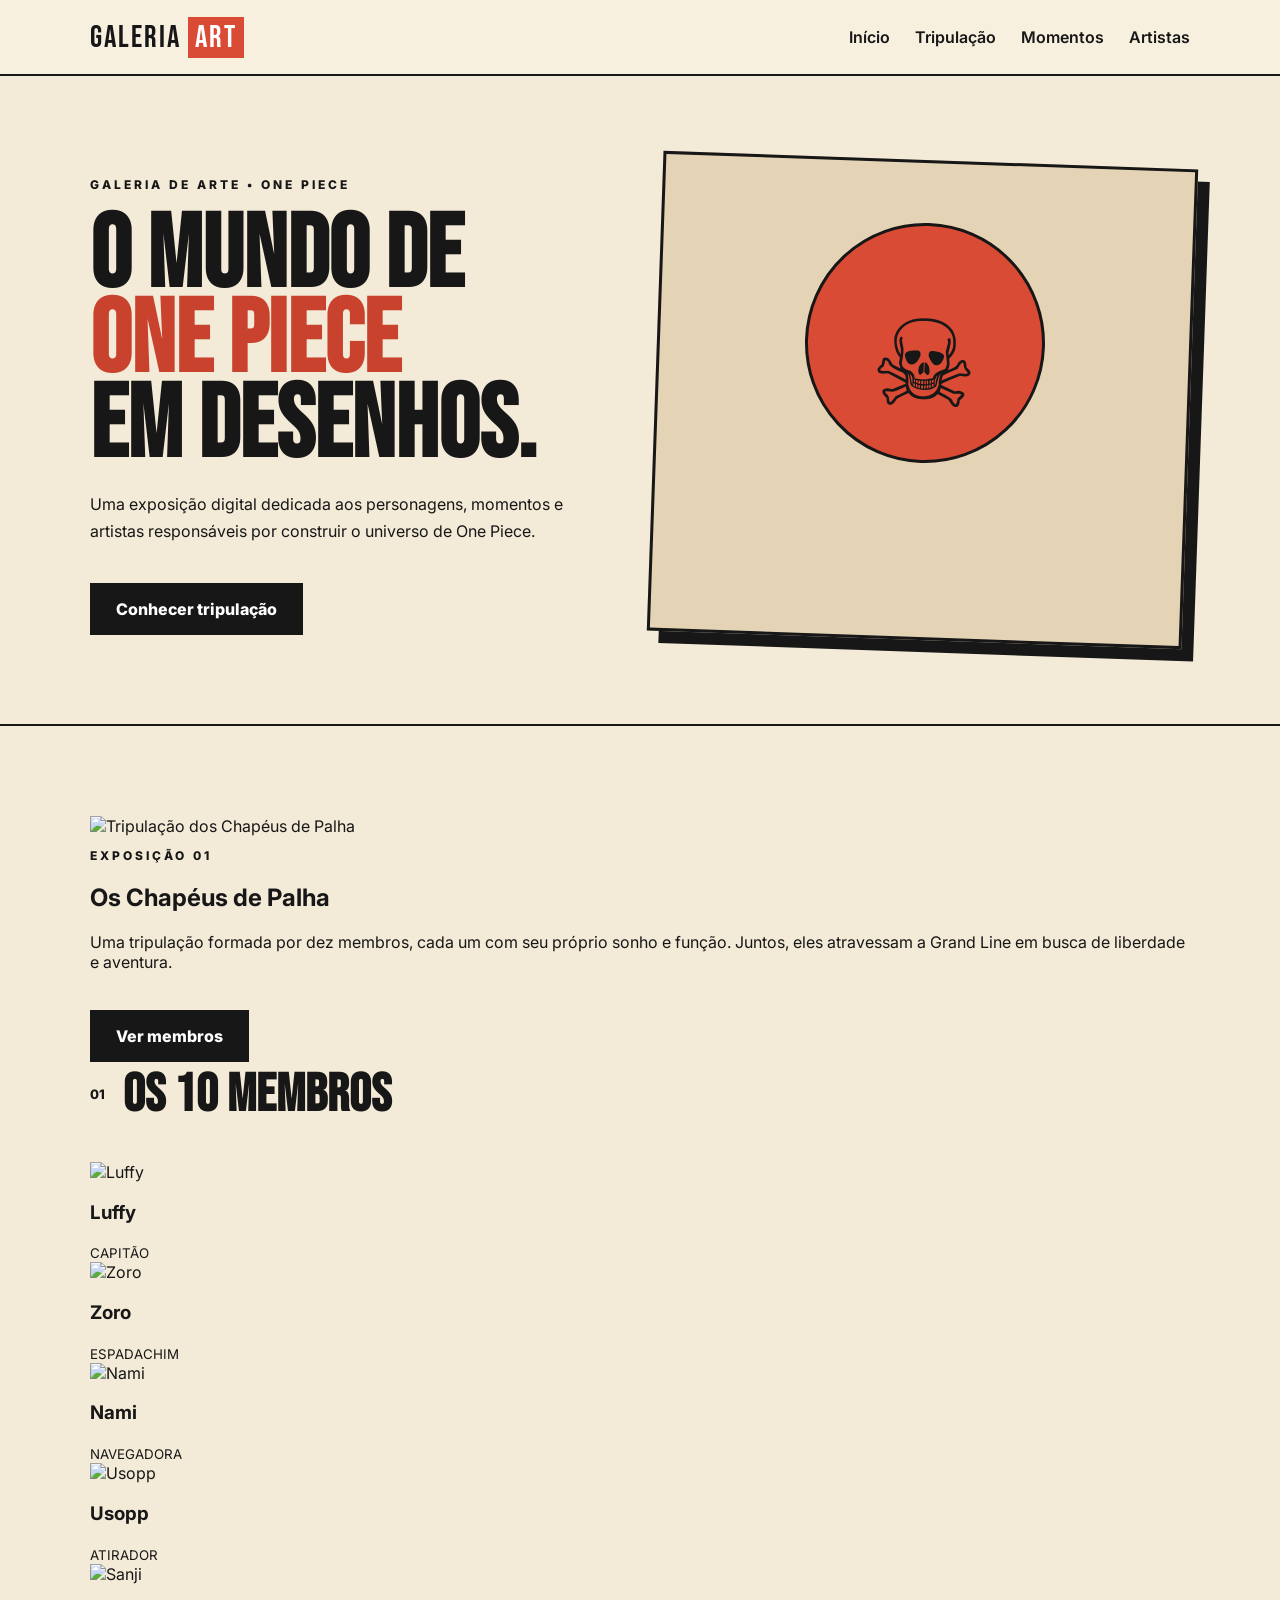
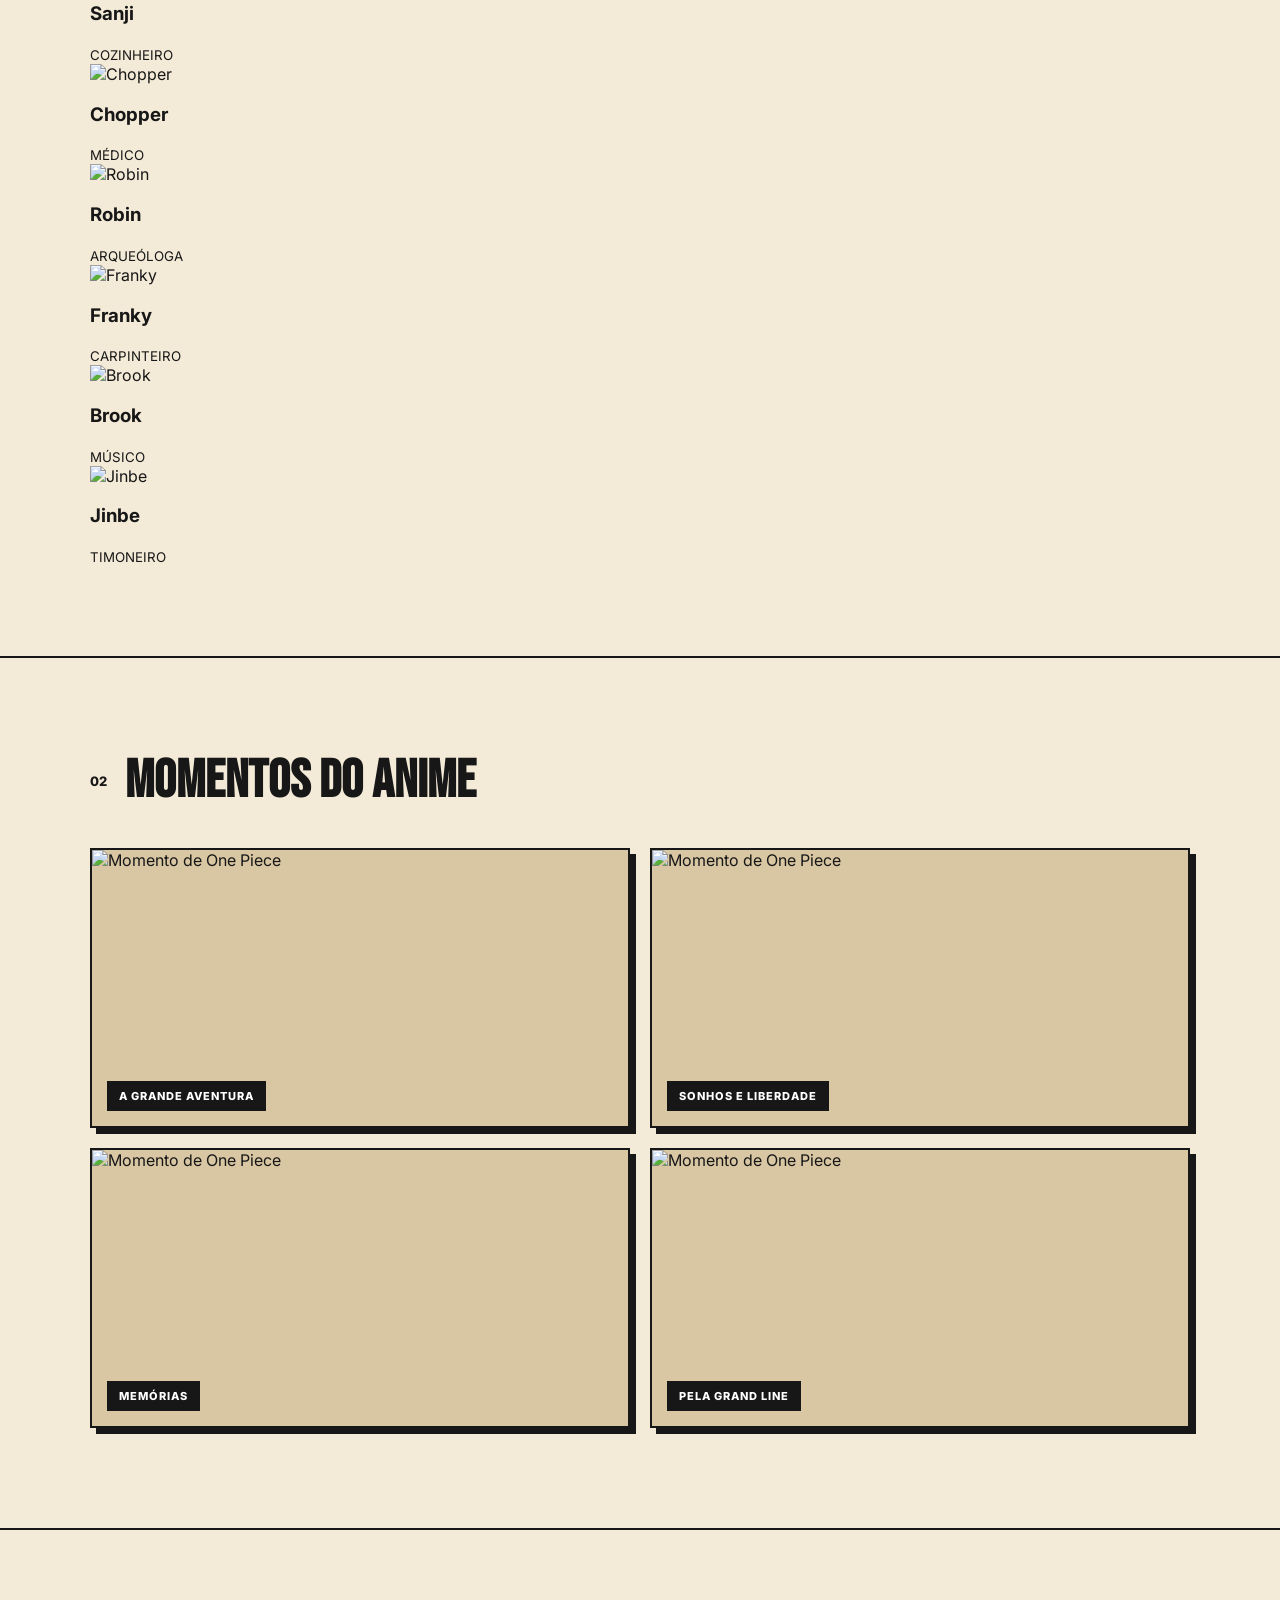
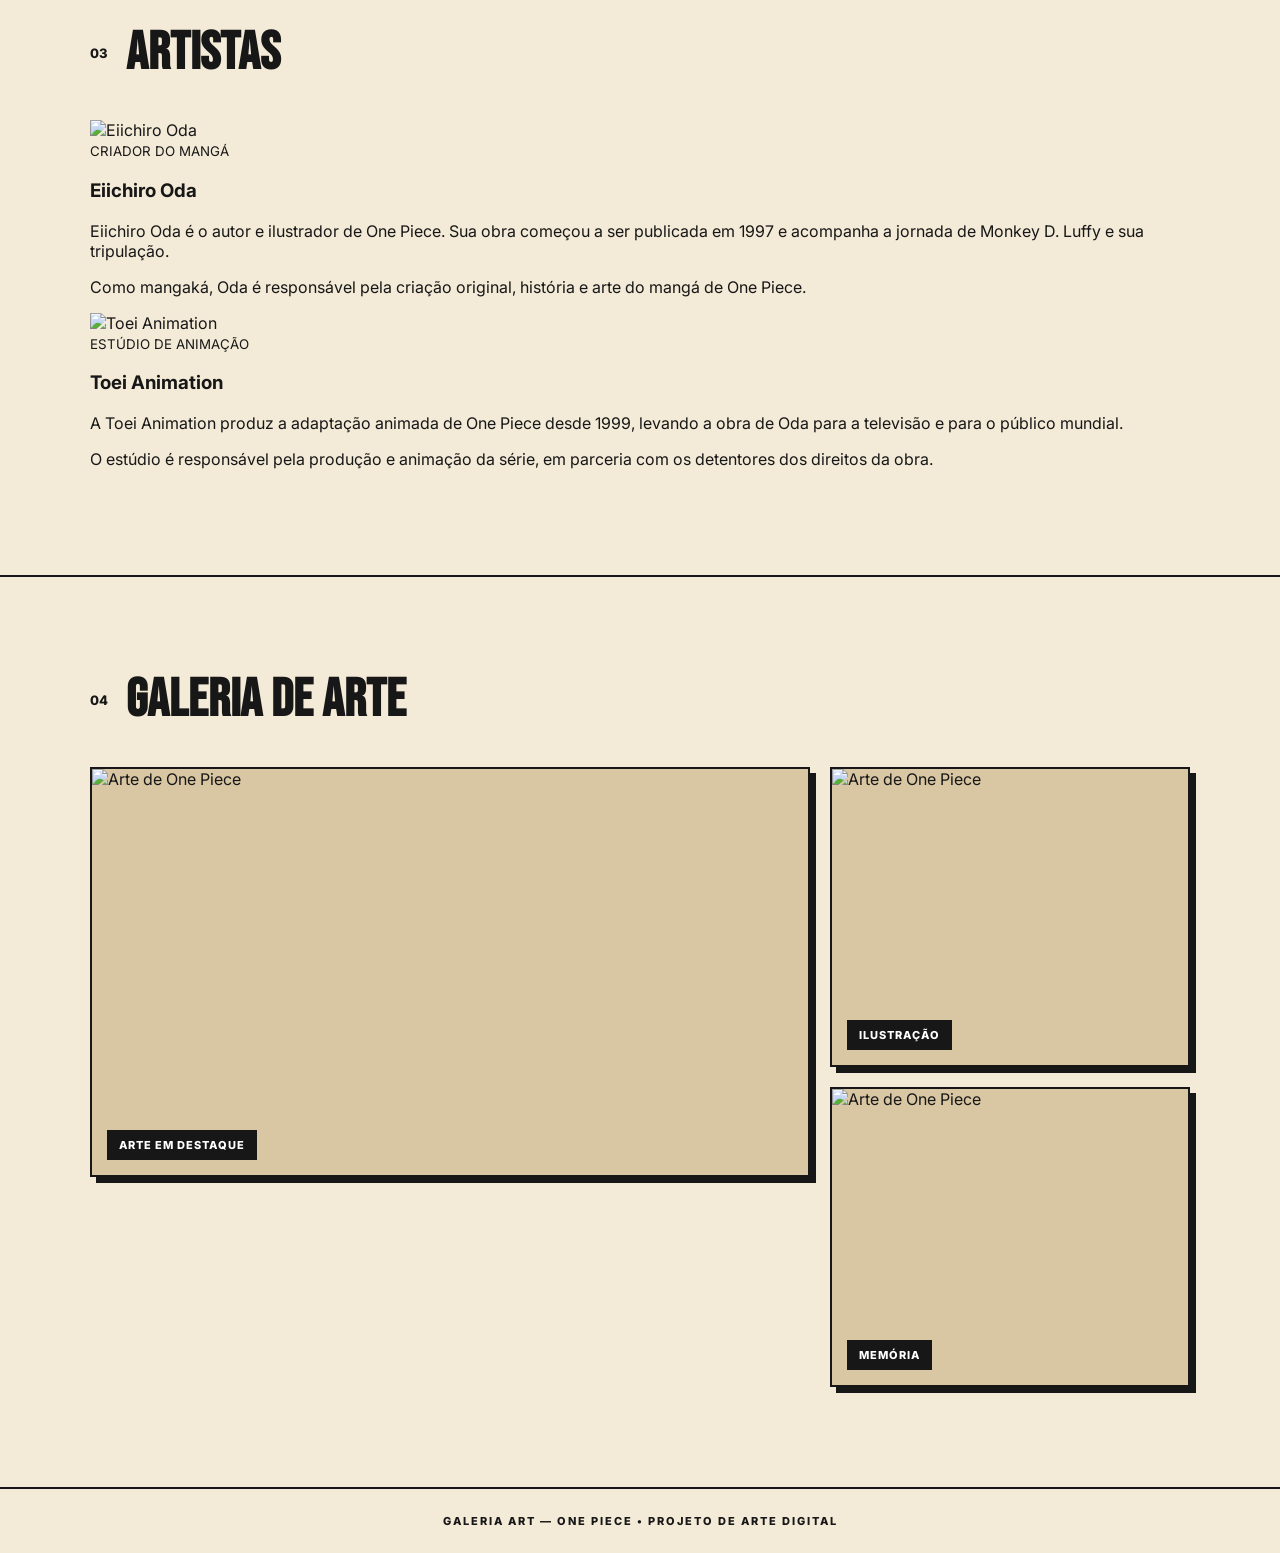
==== index.html @ 04c61353 "Adiciona telas de artistas e painel da tripulacao" ====
<!DOCTYPE html>
<html lang="pt-BR">
<head><meta charset="UTF-8"><meta name="viewport" content="width=device-width, initial-scale=1.0"><title>Galeria Art — One Piece</title><link rel="stylesheet" href="style.css"></head>
<body>
<header class="topo"><div class="logo">GALERIA <span>ART</span></div><nav><a href="#inicio">Início</a><a href="#tripulacao">Tripulação</a><a href="#momentos">Momentos</a><a href="#artistas">Artistas</a></nav></header>
<main>
<section class="hero" id="inicio"><div class="hero-text"><p class="tag">GALERIA DE ARTE • ONE PIECE</p><h1>O mundo de<br><span>One Piece</span><br>em desenhos.</h1><p>Uma exposição digital dedicada aos personagens, momentos e artistas responsáveis por construir o universo de One Piece.</p><a class="botao" href="#tripulacao">Conhecer tripulação</a></div><div class="hero-art"><div class="sun"></div><div class="ship">☠</div></div></section>
<section class="galeria crew-page" id="tripulacao"><div class="crew-header"><div class="crew-cover"><img src="images/tripulacao.jpg" alt="Tripulação dos Chapéus de Palha"></div><div><p class="tag">EXPOSIÇÃO 01</p><h2>Os Chapéus de Palha</h2><p>Uma tripulação formada por dez membros, cada um com seu próprio sonho e função. Juntos, eles atravessam a Grand Line em busca de liberdade e aventura.</p><a class="botao" href="#membros">Ver membros</a></div></div>
<div id="membros"><div class="section-title"><span>01</span><h2>Os 10 membros</h2></div><div class="membros-grid">
<div class="membro"><img src="images/luffy.jpg" alt="Luffy"><h3>Luffy</h3><small>CAPITÃO</small></div><div class="membro"><img src="images/zoro.jpg" alt="Zoro"><h3>Zoro</h3><small>ESPADACHIM</small></div><div class="membro"><img src="images/nami.jpg" alt="Nami"><h3>Nami</h3><small>NAVEGADORA</small></div><div class="membro"><img src="images/usopp.jpg" alt="Usopp"><h3>Usopp</h3><small>ATIRADOR</small></div><div class="membro"><img src="images/sanji.jpg" alt="Sanji"><h3>Sanji</h3><small>COZINHEIRO</small></div><div class="membro"><img src="images/chopper.jpg" alt="Chopper"><h3>Chopper</h3><small>MÉDICO</small></div><div class="membro"><img src="images/robin.jpg" alt="Robin"><h3>Robin</h3><small>ARQUEÓLOGA</small></div><div class="membro"><img src="images/franky.jpg" alt="Franky"><h3>Franky</h3><small>CARPINTEIRO</small></div><div class="membro"><img src="images/brook.jpg" alt="Brook"><h3>Brook</h3><small>MÚSICO</small></div><div class="membro"><img src="images/jinbe.jpg" alt="Jinbe"><h3>Jinbe</h3><small>TIMONEIRO</small></div></div></div></section>
<section class="galeria" id="momentos"><div class="section-title"><span>02</span><h2>Momentos do anime</h2></div><div class="momentos-grid"><div class="momento"><img src="images/momento-1.jpg" alt="Momento de One Piece"><span>A GRANDE AVENTURA</span></div><div class="momento"><img src="images/momento-2.jpg" alt="Momento de One Piece"><span>SONHOS E LIBERDADE</span></div><div class="momento"><img src="images/momento-3.jpg" alt="Momento de One Piece"><span>MEMÓRIAS</span></div><div class="momento"><img src="images/momento-4.jpg" alt="Momento de One Piece"><span>PELA GRAND LINE</span></div></div></section>
<section class="galeria" id="artistas"><div class="section-title"><span>03</span><h2>Artistas</h2></div><div class="artistas-grid"><article class="artista"><div class="artista-img"><img src="images/oda.jpg" alt="Eiichiro Oda"></div><div><small>CRIADOR DO MANGÁ</small><h3>Eiichiro Oda</h3><p>Eiichiro Oda é o autor e ilustrador de One Piece. Sua obra começou a ser publicada em 1997 e acompanha a jornada de Monkey D. Luffy e sua tripulação.</p><p>Como mangaká, Oda é responsável pela criação original, história e arte do mangá de One Piece.</p></div></article><article class="artista"><div class="artista-img"><img src="images/toei.jpg" alt="Toei Animation"></div><div><small>ESTÚDIO DE ANIMAÇÃO</small><h3>Toei Animation</h3><p>A Toei Animation produz a adaptação animada de One Piece desde 1999, levando a obra de Oda para a televisão e para o público mundial.</p><p>O estúdio é responsável pela produção e animação da série, em parceria com os detentores dos direitos da obra.</p></div></article></div></section>
<section class="galeria"><div class="section-title"><span>04</span><h2>Galeria de arte</h2></div><div class="foto-grid"><div class="foto grande"><img src="images/arte-1.jpg" alt="Arte de One Piece"><span>ARTE EM DESTAQUE</span></div><div class="foto"><img src="images/arte-2.jpg" alt="Arte de One Piece"><span>ILUSTRAÇÃO</span></div><div class="foto"><img src="images/arte-3.jpg" alt="Arte de One Piece"><span>MEMÓRIA</span></div></div></section>
</main><footer>GALERIA ART — ONE PIECE • PROJETO DE ARTE DIGITAL</footer><script src="script.js"></script></body></html>
---- style.css ----
@import url('https://fonts.googleapis.com/css2?family=Bebas+Neue&family=Inter:wght@400;600;800&display=swap');
*{box-sizing:border-box}html{scroll-behavior:smooth}body{margin:0;background:#f3ead7;color:#171717;font-family:Inter,Arial,sans-serif}.topo{height:76px;padding:0 7%;display:flex;align-items:center;justify-content:space-between;border-bottom:2px solid #171717;background:#f7f0df;position:sticky;top:0;z-index:5}.logo{font-family:'Bebas Neue';font-size:31px;letter-spacing:2px}.logo span{background:#d94b35;color:#fff;padding:2px 7px}.topo nav{display:flex;gap:25px}.topo a{color:#171717;text-decoration:none;font-weight:600}.hero{min-height:650px;padding:70px 7%;display:grid;grid-template-columns:1fr 1fr;gap:30px;align-items:center;border-bottom:2px solid #171717;overflow:hidden}.tag{font-size:12px;font-weight:800;letter-spacing:3px}.hero h1{font-family:'Bebas Neue';font-size:clamp(65px,8vw,125px);line-height:.83;margin:22px 0}.hero h1 span{color:#c9422d}.hero-text>p:not(.tag){max-width:520px;line-height:1.7}.botao{display:inline-block;margin-top:22px;padding:14px 24px;background:#171717;color:#fff;text-decoration:none;font-weight:800;border:2px solid #171717}.botao:hover{background:#d94b35}.hero-art{height:480px;position:relative;background:#e4d4b5;border:3px solid #171717;transform:rotate(2deg);box-shadow:12px 12px 0 #171717}.sun{position:absolute;width:240px;height:240px;border-radius:50%;background:#d94b35;left:50%;top:38%;transform:translate(-50%,-50%);border:3px solid #171717}.ship{position:absolute;z-index:2;left:50%;top:42%;transform:translate(-50%,-50%);font-size:120px;color:#171717}.galeria,.sobre{padding:90px 7%;border-bottom:2px solid #171717}.section-title{display:flex;align-items:center;gap:18px;margin-bottom:35px}.section-title span{font-size:13px;font-weight:800}.section-title h2{font-family:'Bebas Neue';font-size:54px;margin:0}.foto-grid,.momentos-grid{display:grid;grid-template-columns:2fr 1fr;gap:20px;margin-bottom:10px}.foto,.momento{height:300px;position:relative;border:2px solid #171717;background:#d9c7a3;overflow:hidden;box-shadow:6px 6px 0 #171717}.foto.grande{height:410px;grid-row:span 2}.foto img,.momento img{width:100%;height:100%;object-fit:cover;display:block}.foto:not(:has(img[src$='.jpg'])):before,.momento:not(:has(img[src$='.jpg'])):before{content:'ADICIONE SUA IMAGEM AQUI';position:absolute;inset:0;display:flex;align-items:center;justify-content:center;font-family:'Bebas Neue';font-size:24px;letter-spacing:2px}.foto span,.momento span{position:absolute;left:15px;bottom:15px;background:#171717;color:#fff;padding:8px 12px;font-size:11px;font-weight:800;letter-spacing:1px}.abas{display:flex;gap:8px;flex-wrap:wrap;margin-bottom:28px}.abas button{font:800 12px Inter;border:2px solid #171717;background:#f8f2e4;padding:12px 17px;cursor:pointer;text-transform:uppercase}.abas button:hover,.abas button.ativa{background:#171717;color:#fff}.personagem{display:none;grid-template-columns:1.15fr 1fr;background:#f8f2e4;border:2px solid #171717;box-shadow:8px 8px 0 #171717}.personagem.ativo{display:grid}.desenho{min-height:390px;display:flex;align-items:center;justify-content:center;font-family:'Bebas Neue';font-size:150px;border-right:2px solid #171717;background:#d9c7a3}.zoro{background:#b8c8b0}.nami{background:#e4b7a4}.usopp{background:#d4bc8b}.sanji{background:#b5c8d4}.chopper{background:#e8b6a9}.robin{background:#c7b3cf}.franky{background:#8eb4c0}.brook{background:#aaa8b8}.jinbe{background:#72969a}.personagem>div:last-child{padding:45px;align-self:center}.personagem small{font-size:10px;font-weight:800;letter-spacing:2px}.personagem h3{font-family:'Bebas Neue';font-size:55px;margin:10px 0}.personagem p{line-height:1.8;max-width:500px}.momentos-grid{grid-template-columns:repeat(2,1fr)}.momento{height:280px}.sobre p{max-width:850px;font-size:20px;line-height:1.8}.sobre{background:#171717;color:#f3ead7}footer{text-align:center;padding:25px;font-size:11px;font-weight:800;letter-spacing:2px}@media(max-width:800px){.topo{padding:0 5%}.topo nav{gap:10px;font-size:11px}.hero{grid-template-columns:1fr;padding:55px 5%}.hero-art{height:350px}.galeria,.sobre{padding:65px 5%}.foto-grid,.momentos-grid{grid-template-columns:1fr}.foto.grande{height:300px;grid-row:auto}.personagem{grid-template-columns:1fr}.desenho{min-height:280px;border-right:0;border-bottom:2px solid #171717}.personagem>div:last-child{padding:28px}.personagem h3{font-size:42px}.section-title h2{font-size:42px}}
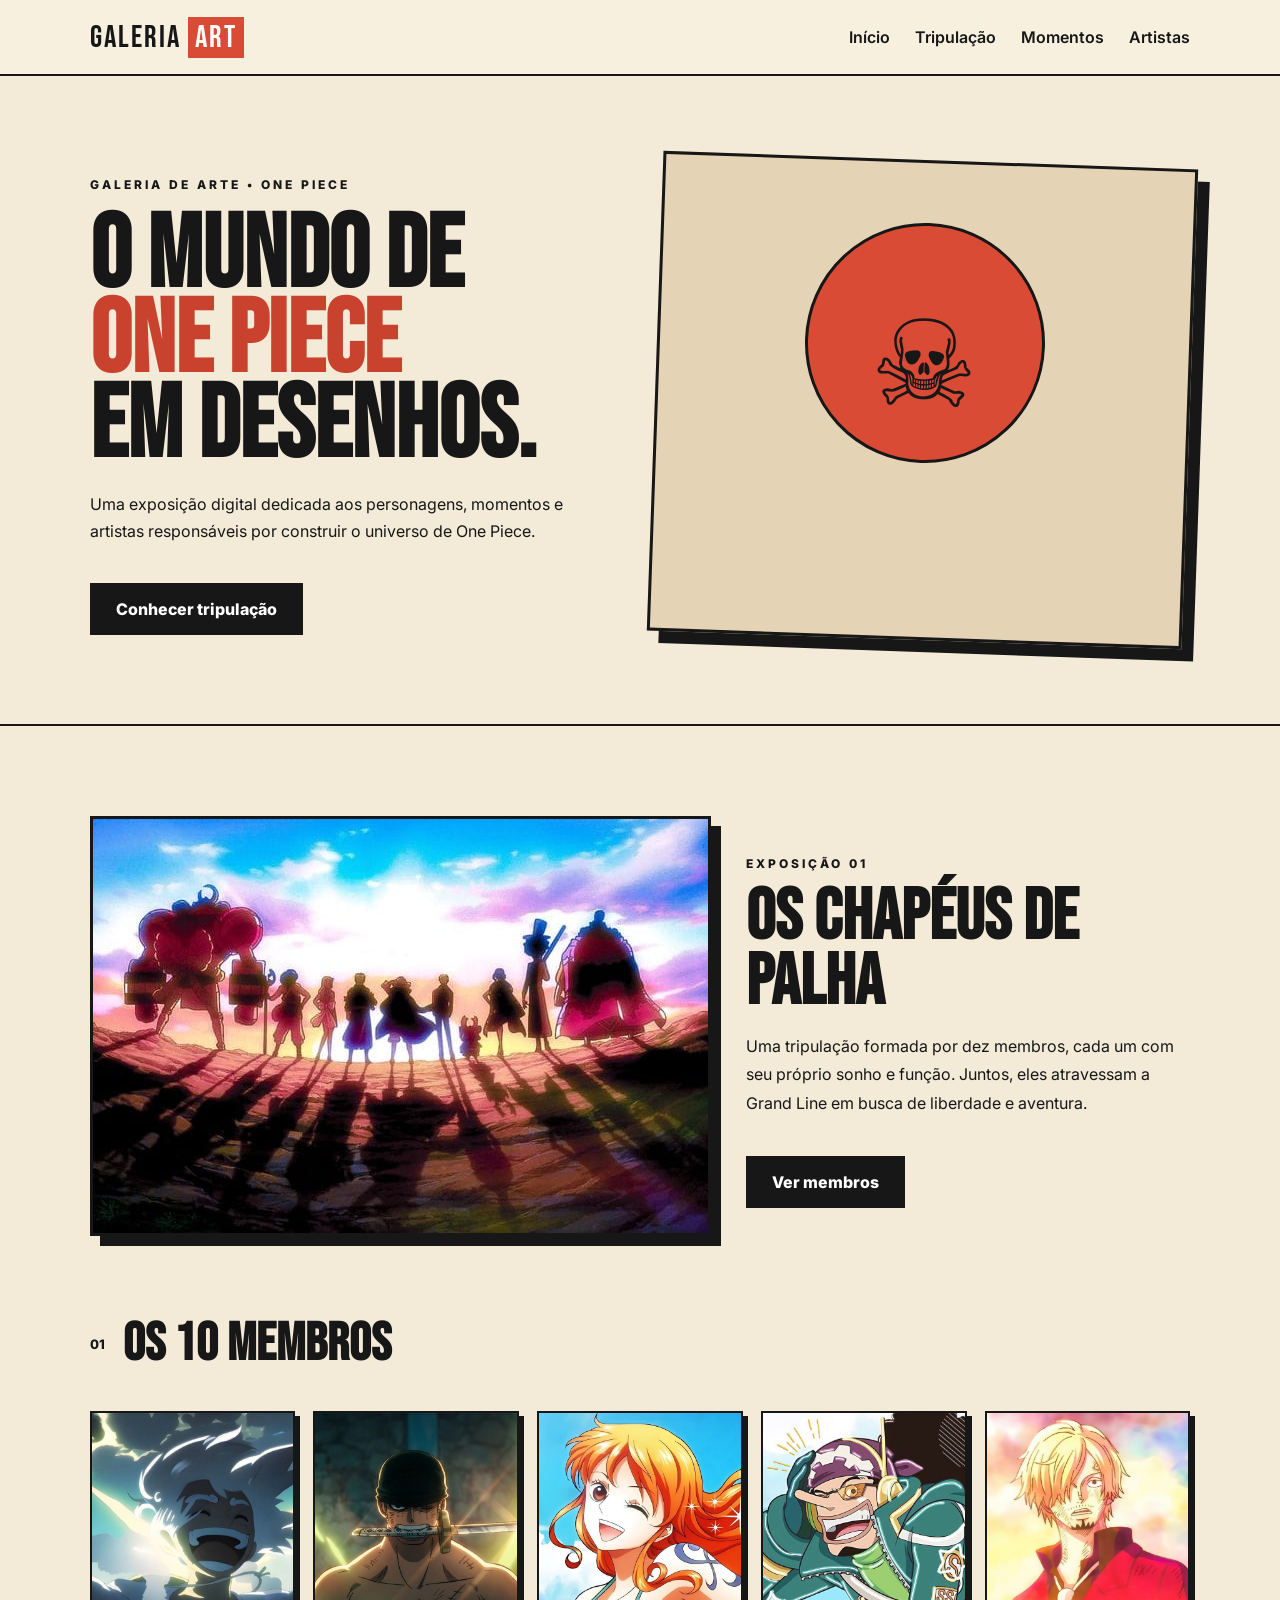
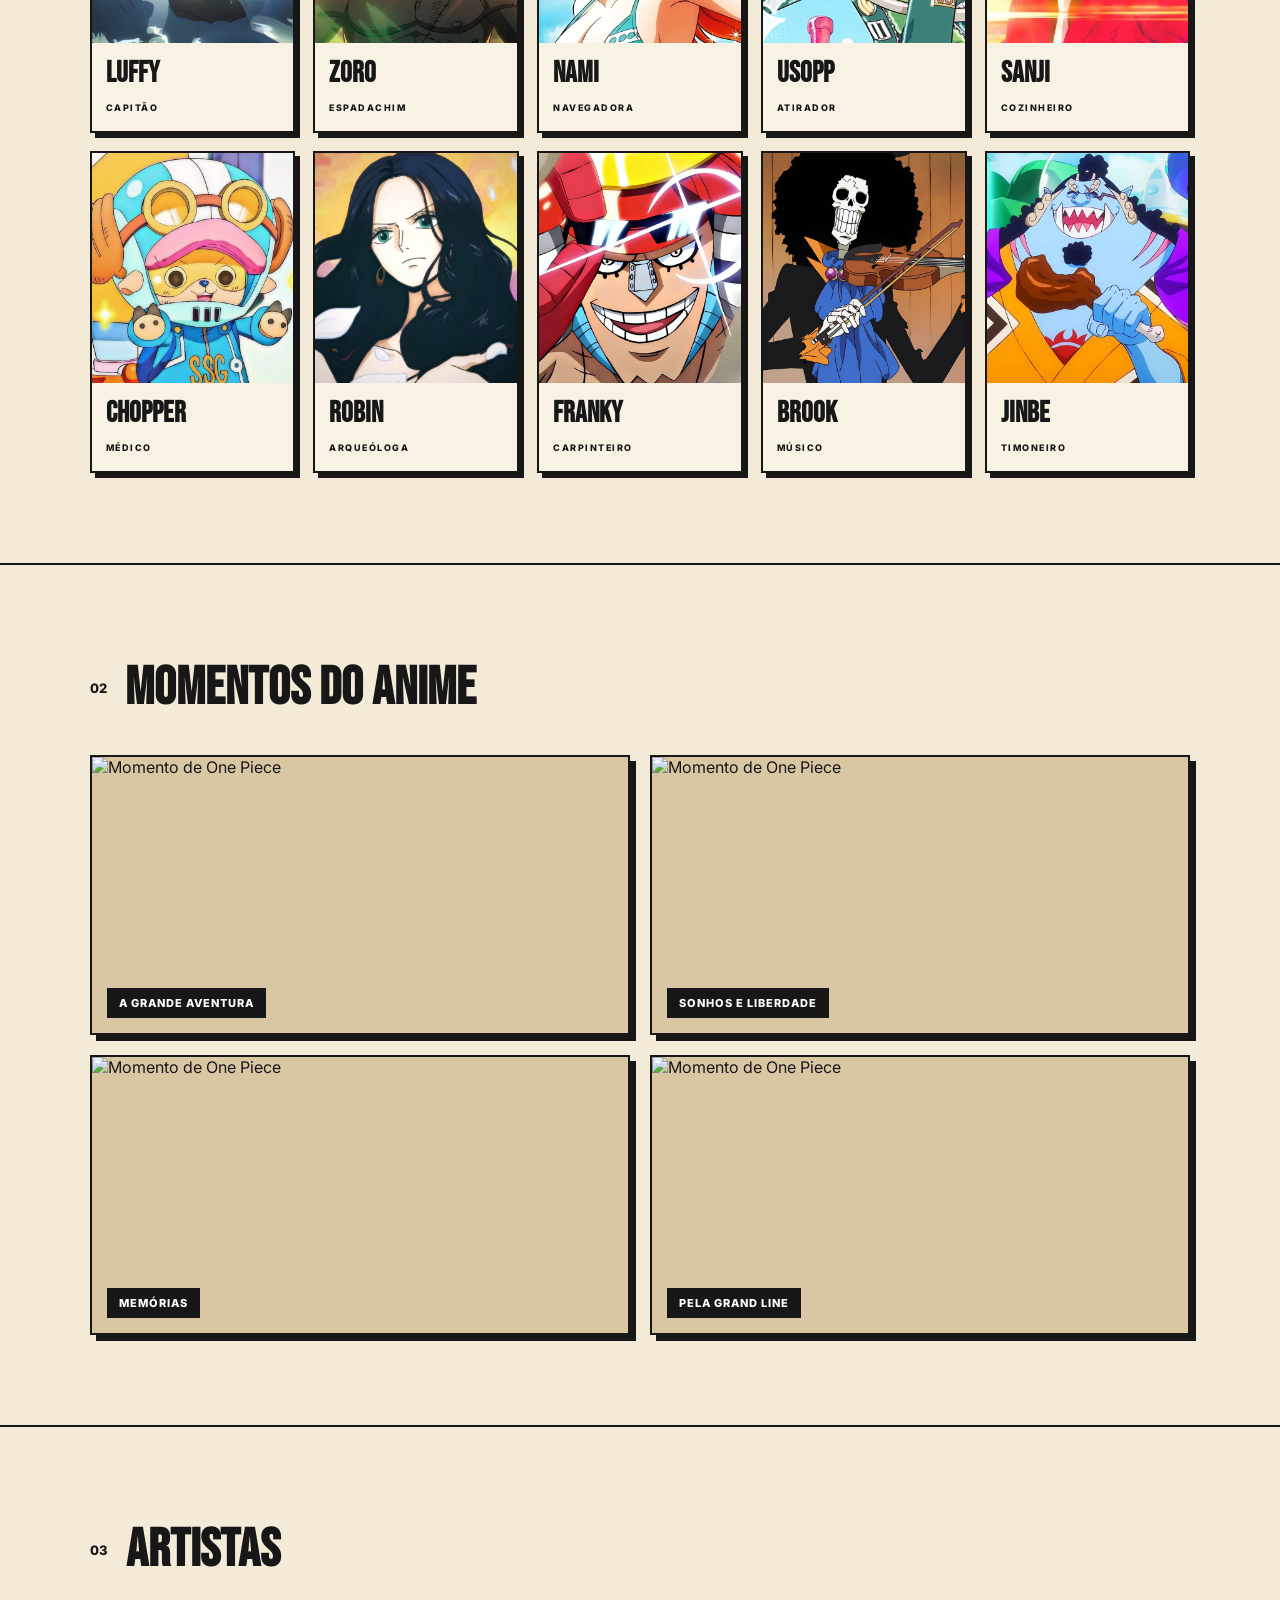
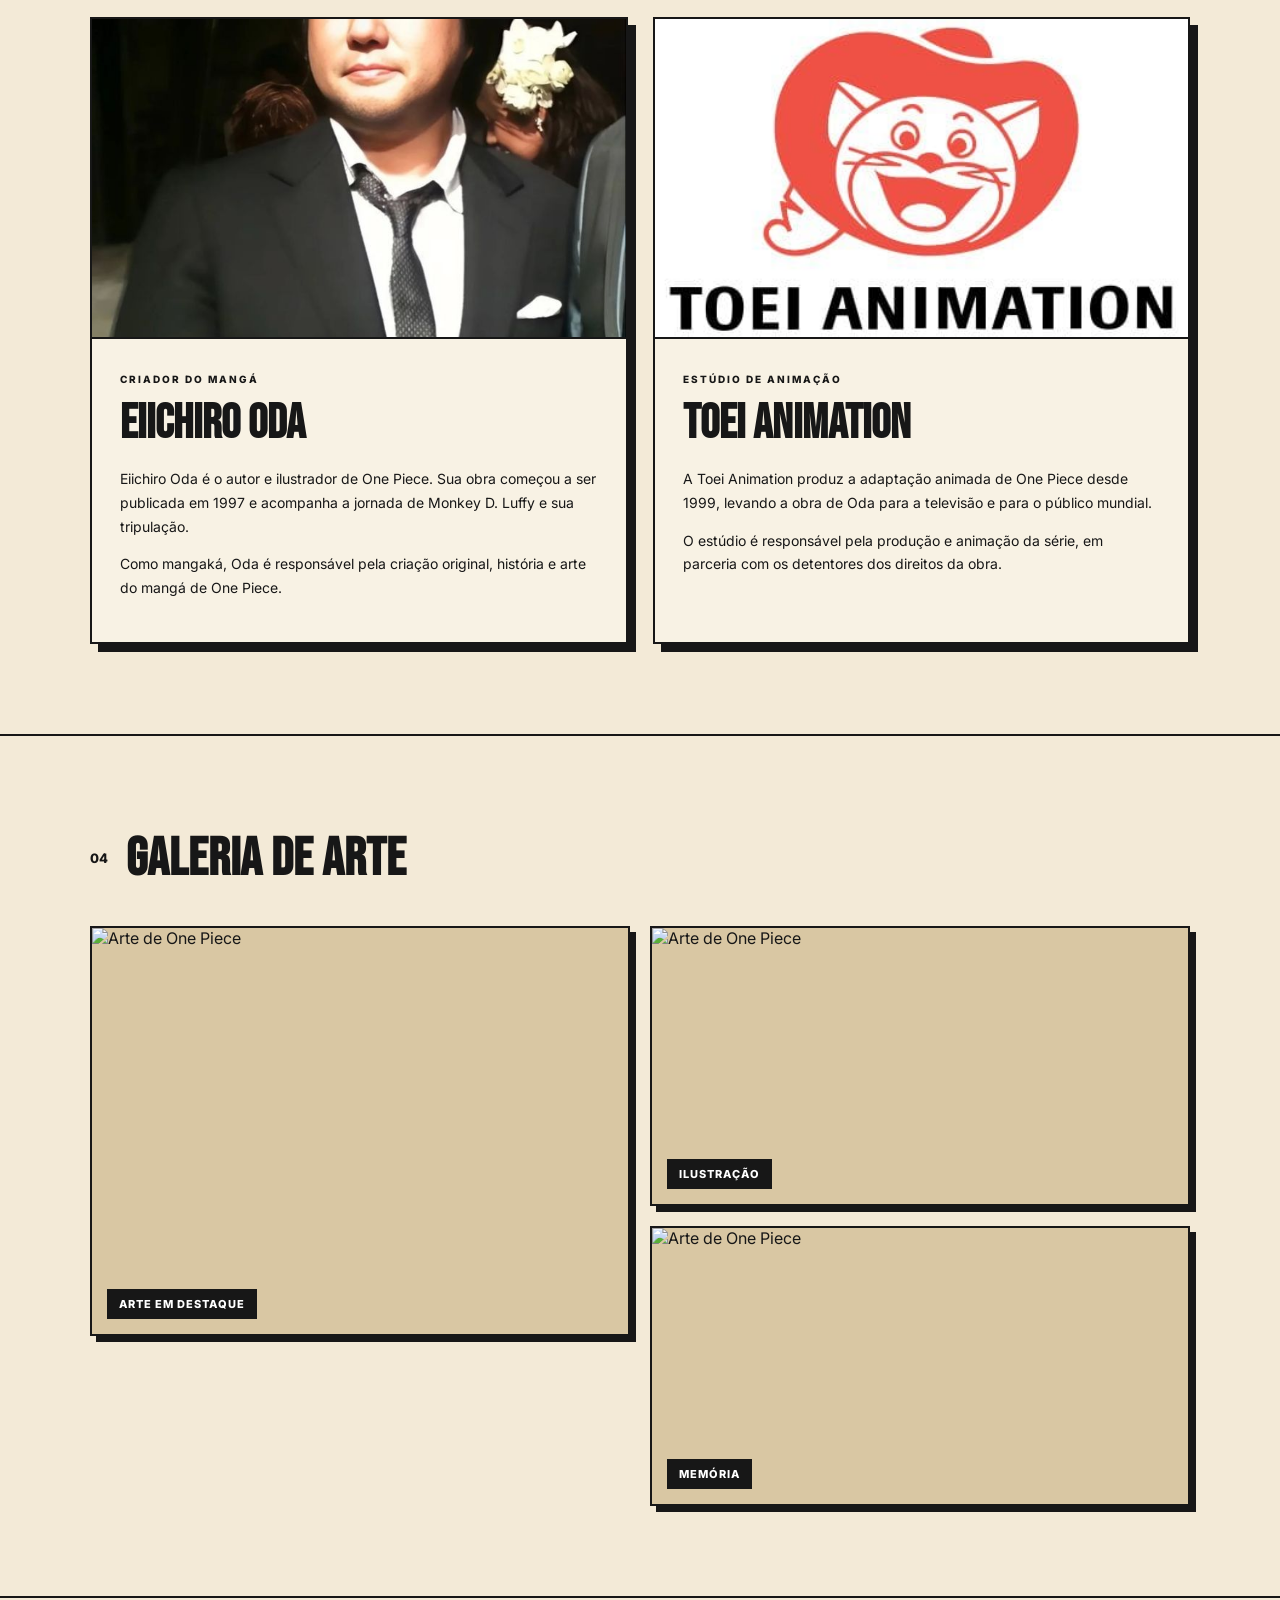
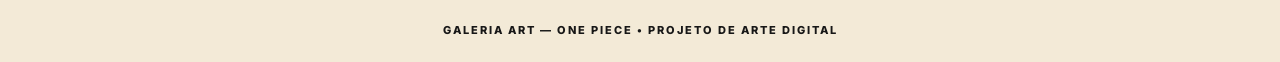
==== commit d3f9dac3: "Corrige caminhos das imagens para a pasta img" ====
--- a/index.html
+++ b/index.html
@@ -5,10 +5,10 @@
 <header class="topo"><div class="logo">GALERIA <span>ART</span></div><nav><a href="#inicio">Início</a><a href="#tripulacao">Tripulação</a><a href="#momentos">Momentos</a><a href="#artistas">Artistas</a></nav></header>
 <main>
 <section class="hero" id="inicio"><div class="hero-text"><p class="tag">GALERIA DE ARTE • ONE PIECE</p><h1>O mundo de<br><span>One Piece</span><br>em desenhos.</h1><p>Uma exposição digital dedicada aos personagens, momentos e artistas responsáveis por construir o universo de One Piece.</p><a class="botao" href="#tripulacao">Conhecer tripulação</a></div><div class="hero-art"><div class="sun"></div><div class="ship">☠</div></div></section>
-<section class="galeria crew-page" id="tripulacao"><div class="crew-header"><div class="crew-cover"><img src="images/tripulacao.jpg" alt="Tripulação dos Chapéus de Palha"></div><div><p class="tag">EXPOSIÇÃO 01</p><h2>Os Chapéus de Palha</h2><p>Uma tripulação formada por dez membros, cada um com seu próprio sonho e função. Juntos, eles atravessam a Grand Line em busca de liberdade e aventura.</p><a class="botao" href="#membros">Ver membros</a></div></div>
+<section class="galeria crew-page" id="tripulacao"><div class="crew-header"><div class="crew-cover"><img src="img/Tripulação.jpeg" alt="Tripulação dos Chapéus de Palha"></div><div><p class="tag">EXPOSIÇÃO 01</p><h2>Os Chapéus de Palha</h2><p>Uma tripulação formada por dez membros, cada um com seu próprio sonho e função. Juntos, eles atravessam a Grand Line em busca de liberdade e aventura.</p><a class="botao" href="#membros">Ver membros</a></div></div>
 <div id="membros"><div class="section-title"><span>01</span><h2>Os 10 membros</h2></div><div class="membros-grid">
-<div class="membro"><img src="images/luffy.jpg" alt="Luffy"><h3>Luffy</h3><small>CAPITÃO</small></div><div class="membro"><img src="images/zoro.jpg" alt="Zoro"><h3>Zoro</h3><small>ESPADACHIM</small></div><div class="membro"><img src="images/nami.jpg" alt="Nami"><h3>Nami</h3><small>NAVEGADORA</small></div><div class="membro"><img src="images/usopp.jpg" alt="Usopp"><h3>Usopp</h3><small>ATIRADOR</small></div><div class="membro"><img src="images/sanji.jpg" alt="Sanji"><h3>Sanji</h3><small>COZINHEIRO</small></div><div class="membro"><img src="images/chopper.jpg" alt="Chopper"><h3>Chopper</h3><small>MÉDICO</small></div><div class="membro"><img src="images/robin.jpg" alt="Robin"><h3>Robin</h3><small>ARQUEÓLOGA</small></div><div class="membro"><img src="images/franky.jpg" alt="Franky"><h3>Franky</h3><small>CARPINTEIRO</small></div><div class="membro"><img src="images/brook.jpg" alt="Brook"><h3>Brook</h3><small>MÚSICO</small></div><div class="membro"><img src="images/jinbe.jpg" alt="Jinbe"><h3>Jinbe</h3><small>TIMONEIRO</small></div></div></div></section>
-<section class="galeria" id="momentos"><div class="section-title"><span>02</span><h2>Momentos do anime</h2></div><div class="momentos-grid"><div class="momento"><img src="images/momento-1.jpg" alt="Momento de One Piece"><span>A GRANDE AVENTURA</span></div><div class="momento"><img src="images/momento-2.jpg" alt="Momento de One Piece"><span>SONHOS E LIBERDADE</span></div><div class="momento"><img src="images/momento-3.jpg" alt="Momento de One Piece"><span>MEMÓRIAS</span></div><div class="momento"><img src="images/momento-4.jpg" alt="Momento de One Piece"><span>PELA GRAND LINE</span></div></div></section>
-<section class="galeria" id="artistas"><div class="section-title"><span>03</span><h2>Artistas</h2></div><div class="artistas-grid"><article class="artista"><div class="artista-img"><img src="images/oda.jpg" alt="Eiichiro Oda"></div><div><small>CRIADOR DO MANGÁ</small><h3>Eiichiro Oda</h3><p>Eiichiro Oda é o autor e ilustrador de One Piece. Sua obra começou a ser publicada em 1997 e acompanha a jornada de Monkey D. Luffy e sua tripulação.</p><p>Como mangaká, Oda é responsável pela criação original, história e arte do mangá de One Piece.</p></div></article><article class="artista"><div class="artista-img"><img src="images/toei.jpg" alt="Toei Animation"></div><div><small>ESTÚDIO DE ANIMAÇÃO</small><h3>Toei Animation</h3><p>A Toei Animation produz a adaptação animada de One Piece desde 1999, levando a obra de Oda para a televisão e para o público mundial.</p><p>O estúdio é responsável pela produção e animação da série, em parceria com os detentores dos direitos da obra.</p></div></article></div></section>
-<section class="galeria"><div class="section-title"><span>04</span><h2>Galeria de arte</h2></div><div class="foto-grid"><div class="foto grande"><img src="images/arte-1.jpg" alt="Arte de One Piece"><span>ARTE EM DESTAQUE</span></div><div class="foto"><img src="images/arte-2.jpg" alt="Arte de One Piece"><span>ILUSTRAÇÃO</span></div><div class="foto"><img src="images/arte-3.jpg" alt="Arte de One Piece"><span>MEMÓRIA</span></div></div></section>
+<div class="membro"><img src="img/Luffy.jpeg" alt="Luffy"><h3>Luffy</h3><small>CAPITÃO</small></div><div class="membro"><img src="img/Zoro.jpeg" alt="Zoro"><h3>Zoro</h3><small>ESPADACHIM</small></div><div class="membro"><img src="img/Nami.jpeg" alt="Nami"><h3>Nami</h3><small>NAVEGADORA</small></div><div class="membro"><img src="img/Usoop.jpeg" alt="Usopp"><h3>Usopp</h3><small>ATIRADOR</small></div><div class="membro"><img src="img/Sanji.jpeg" alt="Sanji"><h3>Sanji</h3><small>COZINHEIRO</small></div><div class="membro"><img src="img/Chopper.jpeg" alt="Chopper"><h3>Chopper</h3><small>MÉDICO</small></div><div class="membro"><img src="img/Robin.jpeg" alt="Robin"><h3>Robin</h3><small>ARQUEÓLOGA</small></div><div class="membro"><img src="img/Franky.jpeg" alt="Franky"><h3>Franky</h3><small>CARPINTEIRO</small></div><div class="membro"><img src="img/Brook.jpeg" alt="Brook"><h3>Brook</h3><small>MÚSICO</small></div><div class="membro"><img src="img/Jinbei.jpeg" alt="Jinbe"><h3>Jinbe</h3><small>TIMONEIRO</small></div></div></div></section>
+<section class="galeria" id="momentos"><div class="section-title"><span>02</span><h2>Momentos do anime</h2></div><div class="momentos-grid"><div class="momento"><img src="img/Tripulação.jpeg" alt="Momento de One Piece"><span>A GRANDE AVENTURA</span></div><div class="momento"><img src="img/Luffy.jpeg" alt="Momento de One Piece"><span>SONHOS E LIBERDADE</span></div><div class="momento"><img src="img/Zoro.jpeg" alt="Momento de One Piece"><span>MEMÓRIAS</span></div><div class="momento"><img src="img/Nami.jpeg" alt="Momento de One Piece"><span>PELA GRAND LINE</span></div></div></section>
+<section class="galeria" id="artistas"><div class="section-title"><span>03</span><h2>Artistas</h2></div><div class="artistas-grid"><article class="artista"><div class="artista-img"><img src="img/Oda.jpeg" alt="Eiichiro Oda"></div><div><small>CRIADOR DO MANGÁ</small><h3>Eiichiro Oda</h3><p>Eiichiro Oda é o autor e ilustrador de One Piece. Sua obra começou a ser publicada em 1997 e acompanha a jornada de Monkey D. Luffy e sua tripulação.</p><p>Como mangaká, Oda é responsável pela criação original, história e arte do mangá de One Piece.</p></div></article><article class="artista"><div class="artista-img"><img src="img/Toei.jpeg" alt="Toei Animation"></div><div><small>ESTÚDIO DE ANIMAÇÃO</small><h3>Toei Animation</h3><p>A Toei Animation produz a adaptação animada de One Piece desde 1999, levando a obra de Oda para a televisão e para o público mundial.</p><p>O estúdio é responsável pela produção e animação da série, em parceria com os detentores dos direitos da obra.</p></div></article></div></section>
+<section class="galeria"><div class="section-title"><span>04</span><h2>Galeria de arte</h2></div><div class="foto-grid"><div class="foto grande"><img src="img/Tripulação.jpeg" alt="Arte de One Piece"><span>ARTE EM DESTAQUE</span></div><div class="foto"><img src="img/Luffy.jpeg" alt="Arte de One Piece"><span>ILUSTRAÇÃO</span></div><div class="foto"><img src="img/Zoro.jpeg" alt="Arte de One Piece"><span>MEMÓRIA</span></div></div></section>
 </main><footer>GALERIA ART — ONE PIECE • PROJETO DE ARTE DIGITAL</footer><script src="script.js"></script></body></html>
--- a/style.css
+++ b/style.css
@@ -1,2 +1,2 @@
 @import url('https://fonts.googleapis.com/css2?family=Bebas+Neue&family=Inter:wght@400;600;800&display=swap');
-*{box-sizing:border-box}html{scroll-behavior:smooth}body{margin:0;background:#f3ead7;color:#171717;font-family:Inter,Arial,sans-serif}.topo{height:76px;padding:0 7%;display:flex;align-items:center;justify-content:space-between;border-bottom:2px solid #171717;background:#f7f0df;position:sticky;top:0;z-index:5}.logo{font-family:'Bebas Neue';font-size:31px;letter-spacing:2px}.logo span{background:#d94b35;color:#fff;padding:2px 7px}.topo nav{display:flex;gap:25px}.topo a{color:#171717;text-decoration:none;font-weight:600}.hero{min-height:650px;padding:70px 7%;display:grid;grid-template-columns:1fr 1fr;gap:30px;align-items:center;border-bottom:2px solid #171717;overflow:hidden}.tag{font-size:12px;font-weight:800;letter-spacing:3px}.hero h1{font-family:'Bebas Neue';font-size:clamp(65px,8vw,125px);line-height:.83;margin:22px 0}.hero h1 span{color:#c9422d}.hero-text>p:not(.tag){max-width:520px;line-height:1.7}.botao{display:inline-block;margin-top:22px;padding:14px 24px;background:#171717;color:#fff;text-decoration:none;font-weight:800;border:2px solid #171717}.botao:hover{background:#d94b35}.hero-art{height:480px;position:relative;background:#e4d4b5;border:3px solid #171717;transform:rotate(2deg);box-shadow:12px 12px 0 #171717}.sun{position:absolute;width:240px;height:240px;border-radius:50%;background:#d94b35;left:50%;top:38%;transform:translate(-50%,-50%);border:3px solid #171717}.ship{position:absolute;z-index:2;left:50%;top:42%;transform:translate(-50%,-50%);font-size:120px;color:#171717}.galeria,.sobre{padding:90px 7%;border-bottom:2px solid #171717}.section-title{display:flex;align-items:center;gap:18px;margin-bottom:35px}.section-title span{font-size:13px;font-weight:800}.section-title h2{font-family:'Bebas Neue';font-size:54px;margin:0}.foto-grid,.momentos-grid{display:grid;grid-template-columns:2fr 1fr;gap:20px;margin-bottom:10px}.foto,.momento{height:300px;position:relative;border:2px solid #171717;background:#d9c7a3;overflow:hidden;box-shadow:6px 6px 0 #171717}.foto.grande{height:410px;grid-row:span 2}.foto img,.momento img{width:100%;height:100%;object-fit:cover;display:block}.foto:not(:has(img[src$='.jpg'])):before,.momento:not(:has(img[src$='.jpg'])):before{content:'ADICIONE SUA IMAGEM AQUI';position:absolute;inset:0;display:flex;align-items:center;justify-content:center;font-family:'Bebas Neue';font-size:24px;letter-spacing:2px}.foto span,.momento span{position:absolute;left:15px;bottom:15px;background:#171717;color:#fff;padding:8px 12px;font-size:11px;font-weight:800;letter-spacing:1px}.abas{display:flex;gap:8px;flex-wrap:wrap;margin-bottom:28px}.abas button{font:800 12px Inter;border:2px solid #171717;background:#f8f2e4;padding:12px 17px;cursor:pointer;text-transform:uppercase}.abas button:hover,.abas button.ativa{background:#171717;color:#fff}.personagem{display:none;grid-template-columns:1.15fr 1fr;background:#f8f2e4;border:2px solid #171717;box-shadow:8px 8px 0 #171717}.personagem.ativo{display:grid}.desenho{min-height:390px;display:flex;align-items:center;justify-content:center;font-family:'Bebas Neue';font-size:150px;border-right:2px solid #171717;background:#d9c7a3}.zoro{background:#b8c8b0}.nami{background:#e4b7a4}.usopp{background:#d4bc8b}.sanji{background:#b5c8d4}.chopper{background:#e8b6a9}.robin{background:#c7b3cf}.franky{background:#8eb4c0}.brook{background:#aaa8b8}.jinbe{background:#72969a}.personagem>div:last-child{padding:45px;align-self:center}.personagem small{font-size:10px;font-weight:800;letter-spacing:2px}.personagem h3{font-family:'Bebas Neue';font-size:55px;margin:10px 0}.personagem p{line-height:1.8;max-width:500px}.momentos-grid{grid-template-columns:repeat(2,1fr)}.momento{height:280px}.sobre p{max-width:850px;font-size:20px;line-height:1.8}.sobre{background:#171717;color:#f3ead7}footer{text-align:center;padding:25px;font-size:11px;font-weight:800;letter-spacing:2px}@media(max-width:800px){.topo{padding:0 5%}.topo nav{gap:10px;font-size:11px}.hero{grid-template-columns:1fr;padding:55px 5%}.hero-art{height:350px}.galeria,.sobre{padding:65px 5%}.foto-grid,.momentos-grid{grid-template-columns:1fr}.foto.grande{height:300px;grid-row:auto}.personagem{grid-template-columns:1fr}.desenho{min-height:280px;border-right:0;border-bottom:2px solid #171717}.personagem>div:last-child{padding:28px}.personagem h3{font-size:42px}.section-title h2{font-size:42px}}
+*{box-sizing:border-box}html{scroll-behavior:smooth}body{margin:0;background:#f3ead7;color:#171717;font-family:Inter,Arial,sans-serif}.topo{height:76px;padding:0 7%;display:flex;align-items:center;justify-content:space-between;border-bottom:2px solid #171717;background:#f7f0df;position:sticky;top:0;z-index:5}.logo{font-family:'Bebas Neue';font-size:31px;letter-spacing:2px}.logo span{background:#d94b35;color:#fff;padding:2px 7px}.topo nav{display:flex;gap:25px}.topo a{color:#171717;text-decoration:none;font-weight:600}.hero{min-height:650px;padding:70px 7%;display:grid;grid-template-columns:1fr 1fr;gap:30px;align-items:center;border-bottom:2px solid #171717;overflow:hidden}.tag{font-size:12px;font-weight:800;letter-spacing:3px}.hero h1{font-family:'Bebas Neue';font-size:clamp(65px,8vw,125px);line-height:.83;margin:22px 0}.hero h1 span{color:#c9422d}.hero-text>p:not(.tag){max-width:520px;line-height:1.7}.botao{display:inline-block;margin-top:22px;padding:14px 24px;background:#171717;color:#fff;text-decoration:none;font-weight:800;border:2px solid #171717}.botao:hover{background:#d94b35}.hero-art{height:480px;position:relative;background:#e4d4b5;border:3px solid #171717;transform:rotate(2deg);box-shadow:12px 12px 0 #171717}.sun{position:absolute;width:240px;height:240px;border-radius:50%;background:#d94b35;left:50%;top:38%;transform:translate(-50%,-50%);border:3px solid #171717}.ship{position:absolute;z-index:2;left:50%;top:42%;transform:translate(-50%,-50%);font-size:120px;color:#171717}.galeria{padding:90px 7%;border-bottom:2px solid #171717}.section-title{display:flex;align-items:center;gap:18px;margin-bottom:35px}.section-title span{font-size:13px;font-weight:800}.section-title h2{font-family:'Bebas Neue';font-size:54px;margin:0}.crew-header{display:grid;grid-template-columns:1.4fr 1fr;gap:35px;align-items:center;margin-bottom:75px}.crew-cover{height:420px;border:3px solid #171717;background:#d9c7a3;overflow:hidden;box-shadow:10px 10px 0 #171717}.crew-cover img{width:100%;height:100%;object-fit:cover}.crew-header h2{font-family:'Bebas Neue';font-size:72px;line-height:.9;margin:15px 0}.crew-header p:not(.tag){line-height:1.8;max-width:520px}.membros-grid{display:grid;grid-template-columns:repeat(5,1fr);gap:18px}.membro{background:#f8f2e4;border:2px solid #171717;padding-bottom:16px;box-shadow:5px 5px 0 #171717;transition:.2s}.membro:hover{transform:translateY(-5px)}.membro img{width:100%;height:230px;object-fit:cover;display:block;background:#d9c7a3}.membro h3{font-family:'Bebas Neue';font-size:29px;margin:13px 14px 4px}.membro small{font-size:9px;font-weight:800;letter-spacing:1.5px;margin-left:14px}.momentos-grid,.foto-grid{display:grid;grid-template-columns:repeat(2,1fr);gap:20px}.momento,.foto{height:280px;position:relative;border:2px solid #171717;background:#d9c7a3;overflow:hidden;box-shadow:6px 6px 0 #171717}.foto.grande{height:410px;grid-row:span 2}.foto img,.momento img{width:100%;height:100%;object-fit:cover;display:block}.foto span,.momento span{position:absolute;left:15px;bottom:15px;background:#171717;color:#fff;padding:8px 12px;font-size:11px;font-weight:800;letter-spacing:1px}.artistas-grid{display:grid;grid-template-columns:1fr 1fr;gap:25px}.artista{background:#f8f2e4;border:2px solid #171717;box-shadow:8px 8px 0 #171717}.artista-img{height:320px;background:#d9c7a3;border-bottom:2px solid #171717;overflow:hidden}.artista-img img{width:100%;height:100%;object-fit:cover}.artista>div:last-child{padding:28px}.artista small{font-size:10px;font-weight:800;letter-spacing:2px}.artista h3{font-family:'Bebas Neue';font-size:48px;margin:8px 0 15px}.artista p{line-height:1.7;font-size:14px}.sobre{background:#171717;color:#f3ead7}.sobre p{max-width:850px;font-size:20px;line-height:1.8}footer{text-align:center;padding:25px;font-size:11px;font-weight:800;letter-spacing:2px}@media(max-width:1000px){.membros-grid{grid-template-columns:repeat(3,1fr)}}@media(max-width:800px){.topo{padding:0 5%}.topo nav{gap:10px;font-size:10px}.hero{grid-template-columns:1fr;padding:55px 5%}.hero-art{height:350px}.galeria{padding:65px 5%}.crew-header,.artistas-grid{grid-template-columns:1fr}.crew-header h2{font-size:55px}.membros-grid{grid-template-columns:repeat(2,1fr)}.membro img{height:190px}.momentos-grid,.foto-grid{grid-template-columns:1fr}.foto.grande{height:300px;grid-row:auto}.section-title h2{font-size:42px}}
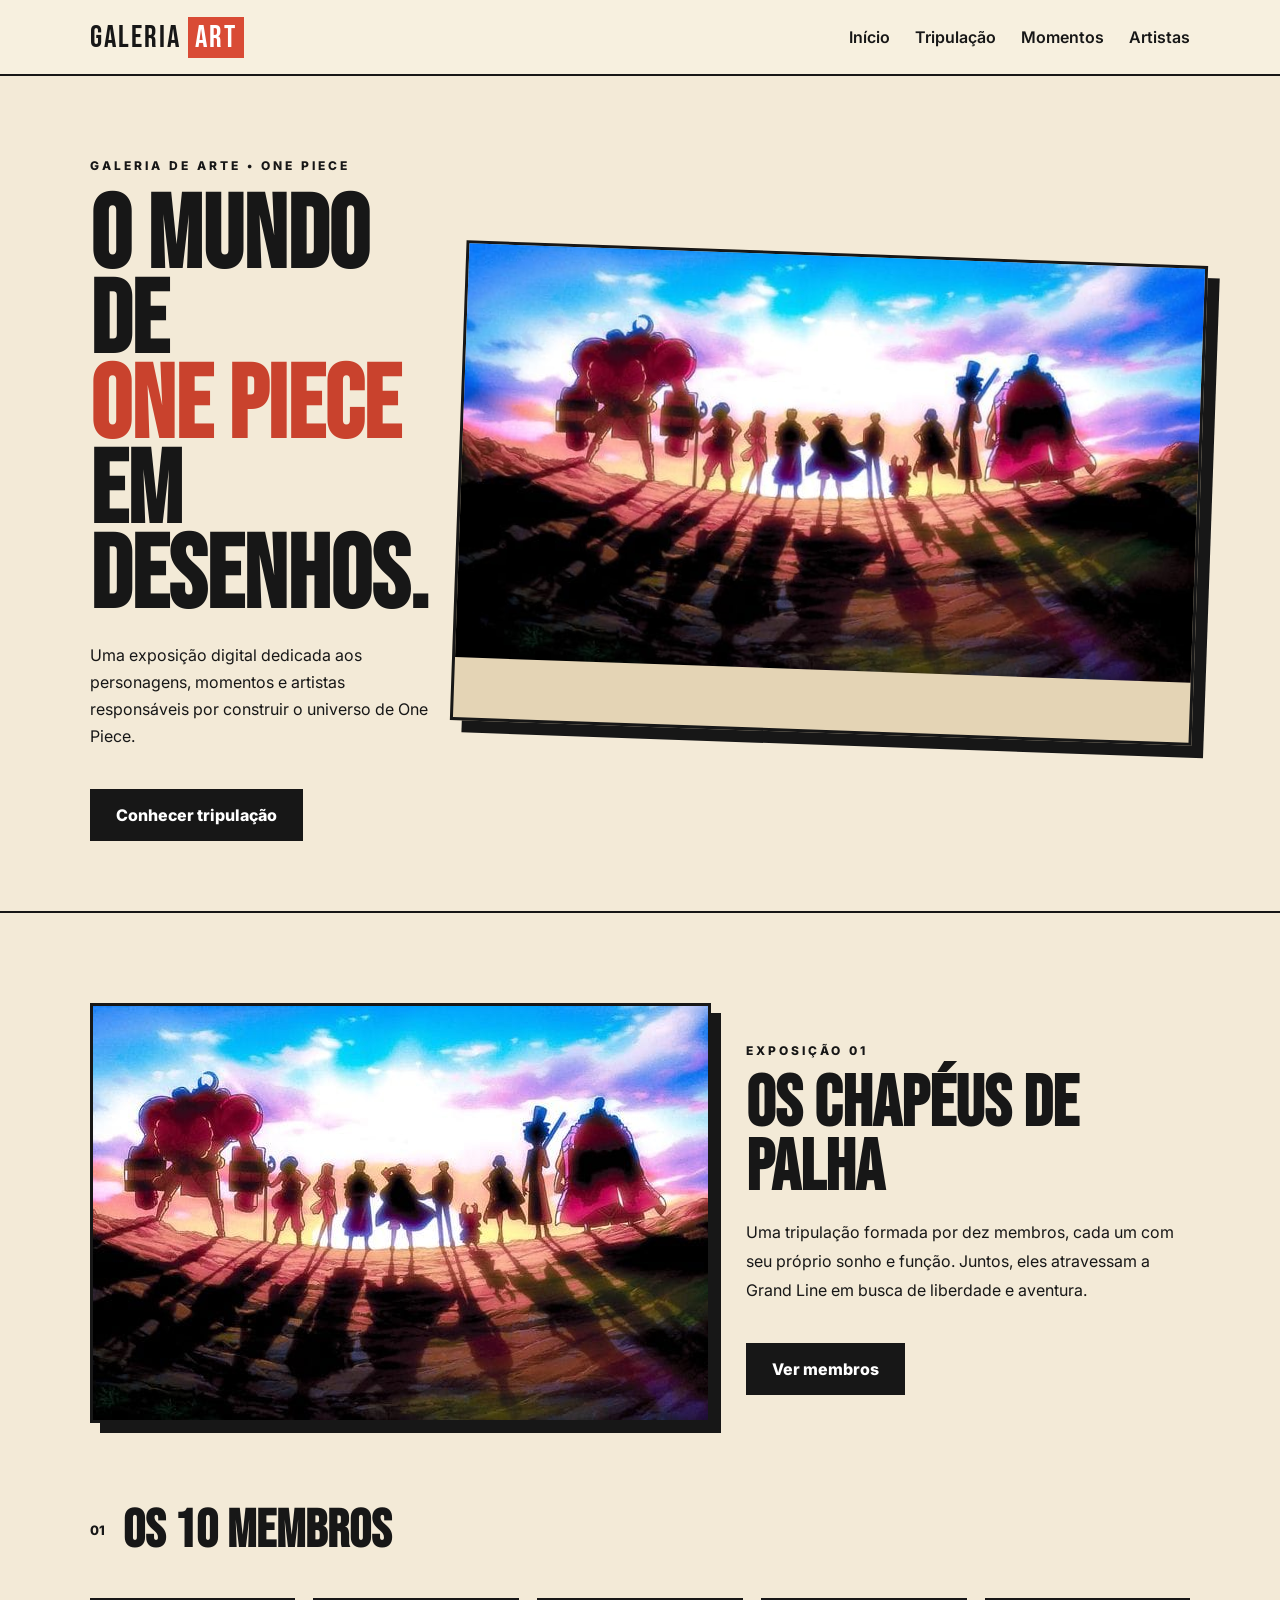
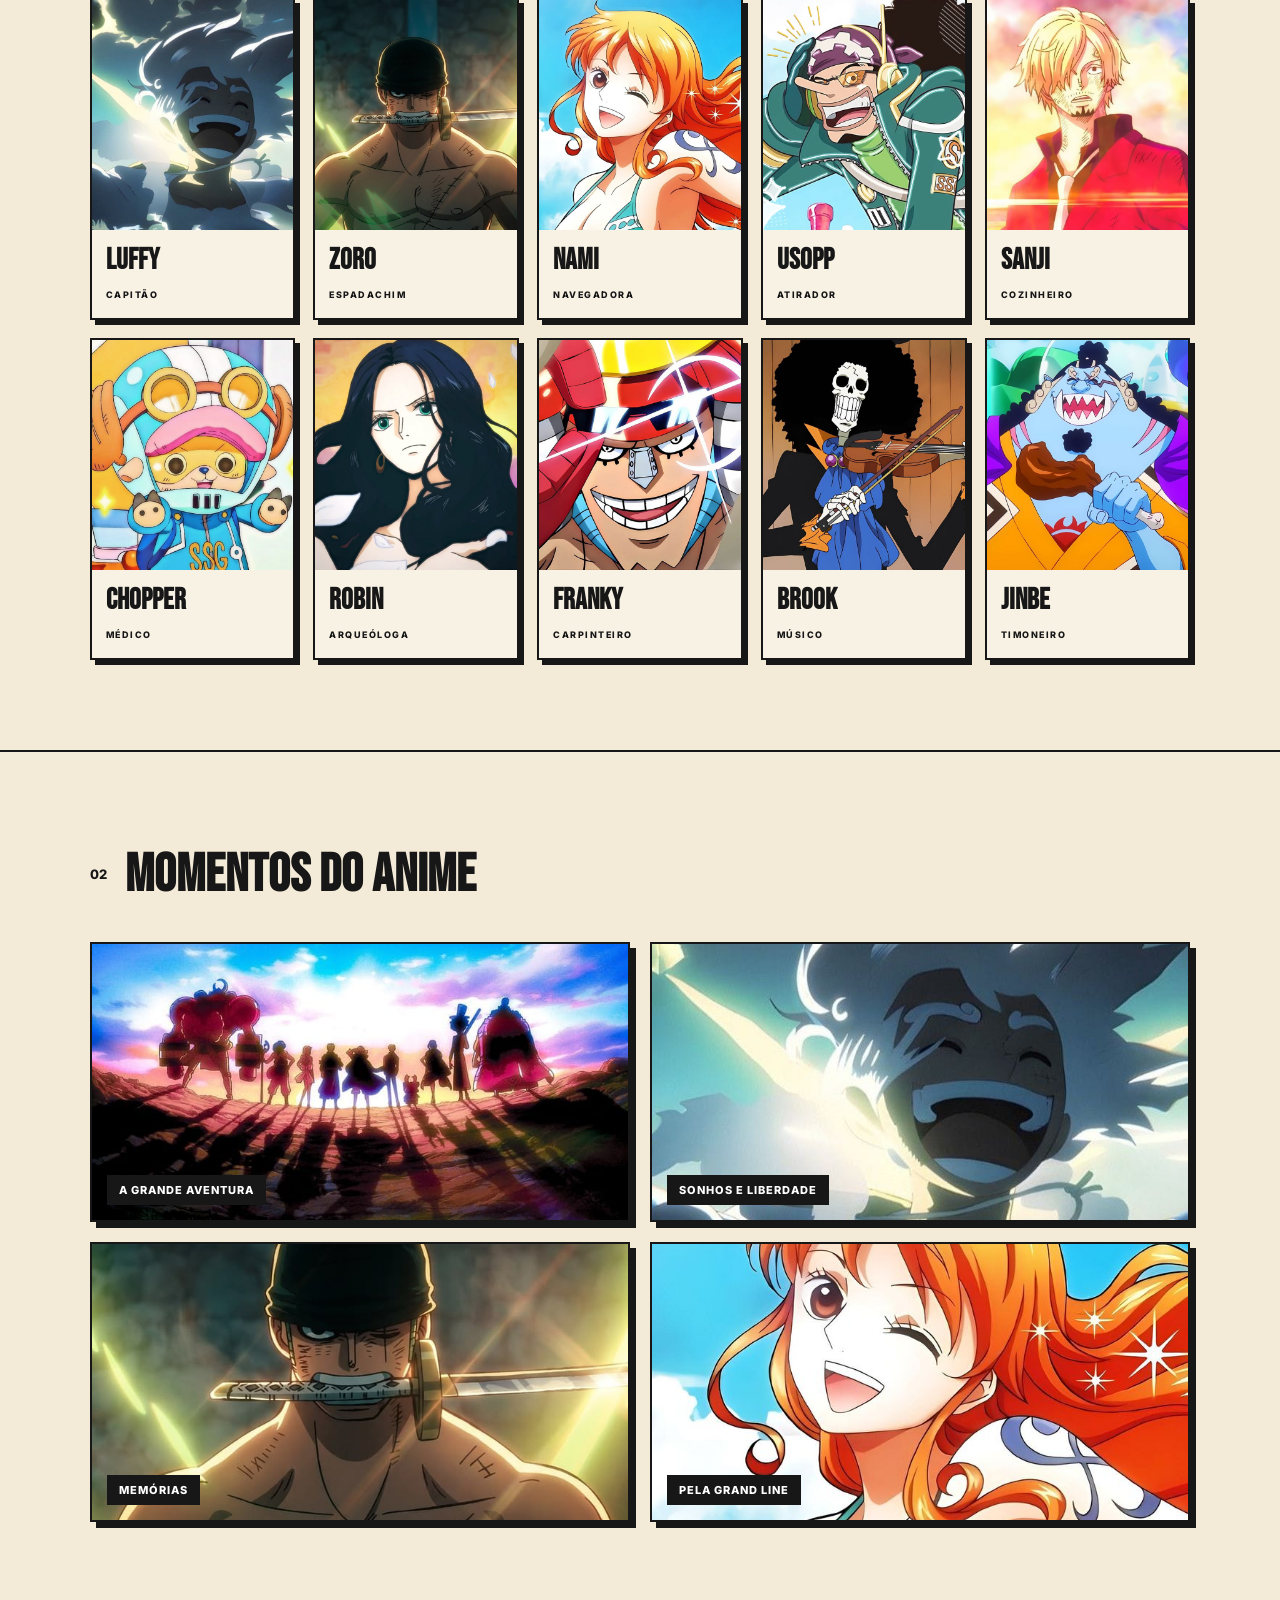
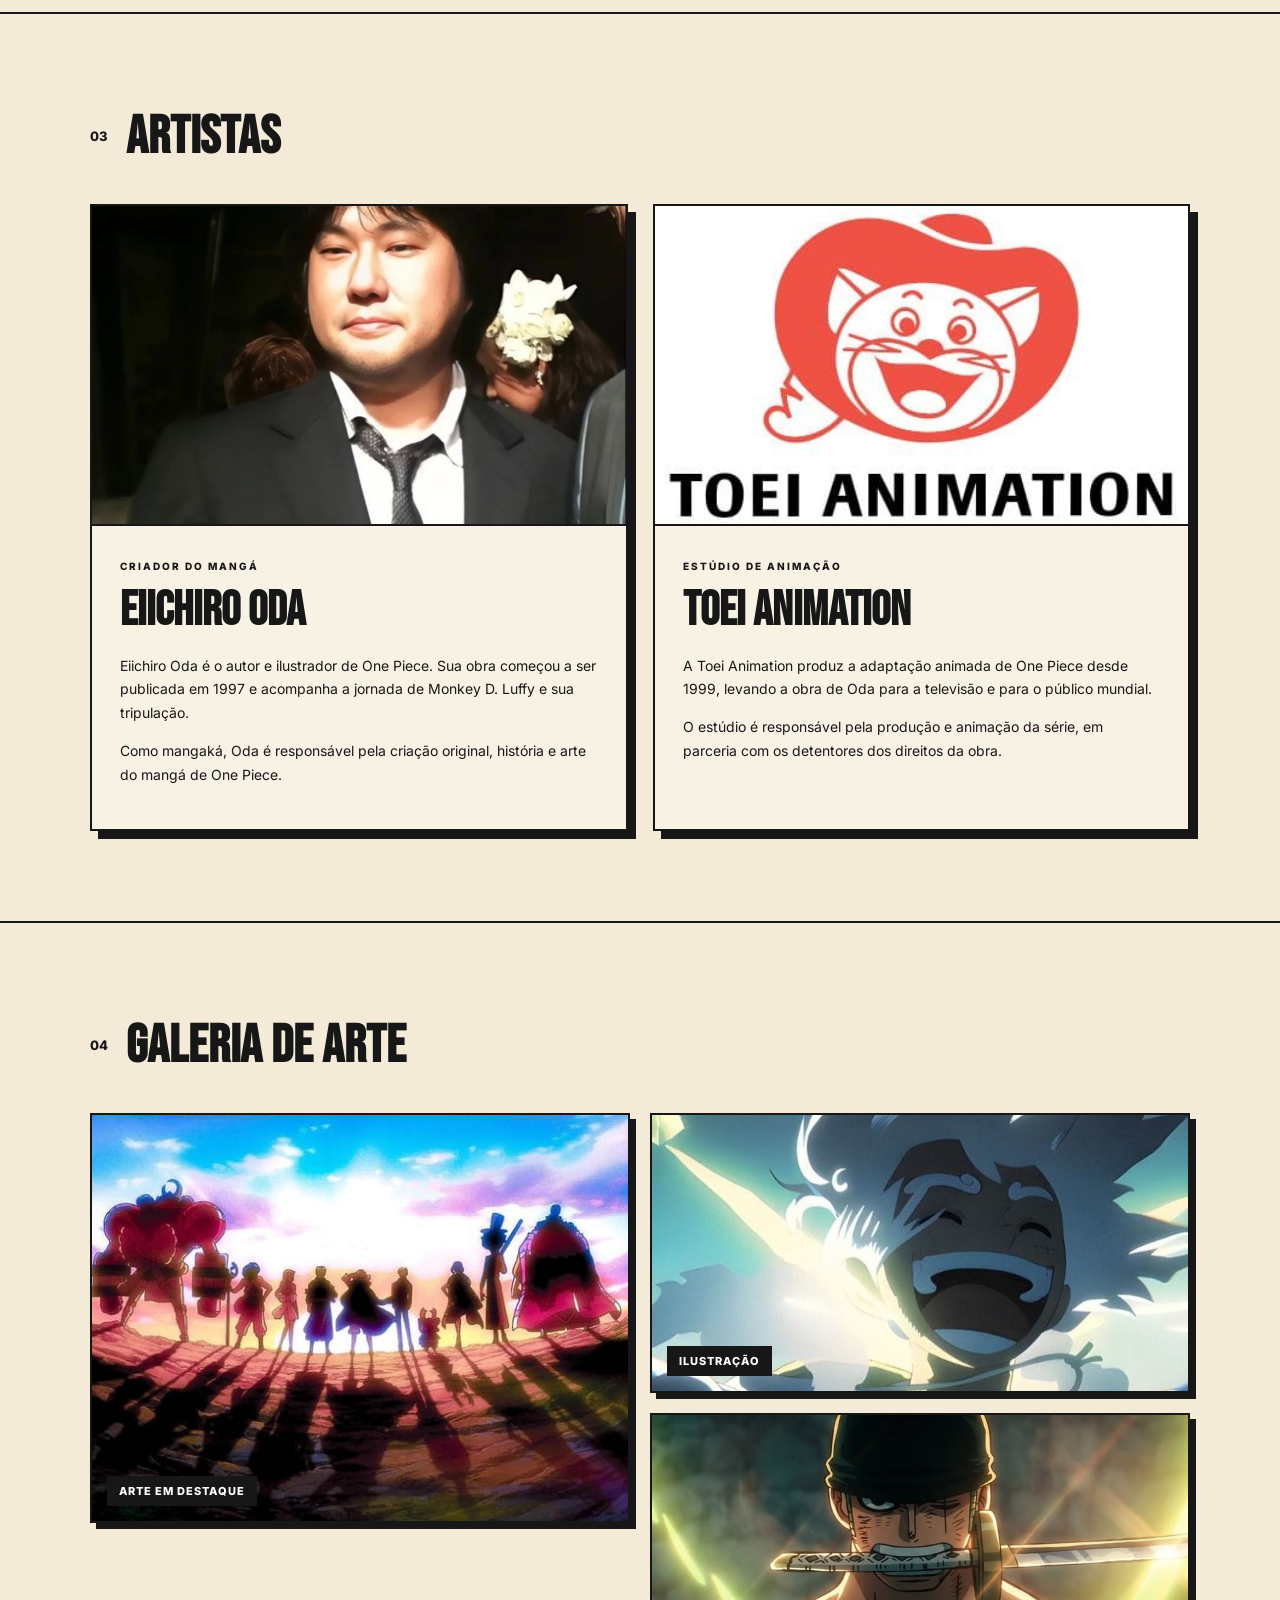
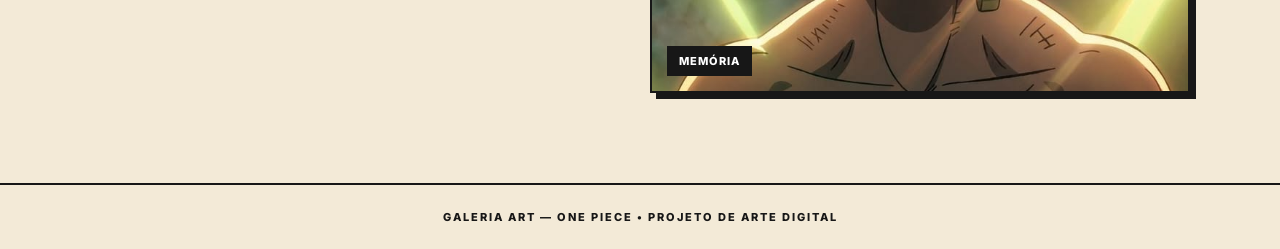
==== commit f88ef8ea: "Melhora a tela inicial com imagem da tripulacao" ====
--- a/index.html
+++ b/index.html
@@ -4,7 +4,7 @@
 <body>
 <header class="topo"><div class="logo">GALERIA <span>ART</span></div><nav><a href="#inicio">Início</a><a href="#tripulacao">Tripulação</a><a href="#momentos">Momentos</a><a href="#artistas">Artistas</a></nav></header>
 <main>
-<section class="hero" id="inicio"><div class="hero-text"><p class="tag">GALERIA DE ARTE • ONE PIECE</p><h1>O mundo de<br><span>One Piece</span><br>em desenhos.</h1><p>Uma exposição digital dedicada aos personagens, momentos e artistas responsáveis por construir o universo de One Piece.</p><a class="botao" href="#tripulacao">Conhecer tripulação</a></div><div class="hero-art"><div class="sun"></div><div class="ship">☠</div></div></section>
+<section class="hero" id="inicio"><div class="hero-text"><p class="tag">GALERIA DE ARTE • ONE PIECE</p><h1>O mundo de<br><span>One Piece</span><br>em desenhos.</h1><p>Uma exposição digital dedicada aos personagens, momentos e artistas responsáveis por construir o universo de One Piece.</p><a class="botao" href="#tripulacao">Conhecer tripulação</a></div><div class="hero-art"><img src="img/Tripulação.jpeg" alt="Tripulação dos Chapéus de Palha"></div></section>
 <section class="galeria crew-page" id="tripulacao"><div class="crew-header"><div class="crew-cover"><img src="img/Tripulação.jpeg" alt="Tripulação dos Chapéus de Palha"></div><div><p class="tag">EXPOSIÇÃO 01</p><h2>Os Chapéus de Palha</h2><p>Uma tripulação formada por dez membros, cada um com seu próprio sonho e função. Juntos, eles atravessam a Grand Line em busca de liberdade e aventura.</p><a class="botao" href="#membros">Ver membros</a></div></div>
 <div id="membros"><div class="section-title"><span>01</span><h2>Os 10 membros</h2></div><div class="membros-grid">
 <div class="membro"><img src="img/Luffy.jpeg" alt="Luffy"><h3>Luffy</h3><small>CAPITÃO</small></div><div class="membro"><img src="img/Zoro.jpeg" alt="Zoro"><h3>Zoro</h3><small>ESPADACHIM</small></div><div class="membro"><img src="img/Nami.jpeg" alt="Nami"><h3>Nami</h3><small>NAVEGADORA</small></div><div class="membro"><img src="img/Usoop.jpeg" alt="Usopp"><h3>Usopp</h3><small>ATIRADOR</small></div><div class="membro"><img src="img/Sanji.jpeg" alt="Sanji"><h3>Sanji</h3><small>COZINHEIRO</small></div><div class="membro"><img src="img/Chopper.jpeg" alt="Chopper"><h3>Chopper</h3><small>MÉDICO</small></div><div class="membro"><img src="img/Robin.jpeg" alt="Robin"><h3>Robin</h3><small>ARQUEÓLOGA</small></div><div class="membro"><img src="img/Franky.jpeg" alt="Franky"><h3>Franky</h3><small>CARPINTEIRO</small></div><div class="membro"><img src="img/Brook.jpeg" alt="Brook"><h3>Brook</h3><small>MÚSICO</small></div><div class="membro"><img src="img/Jinbei.jpeg" alt="Jinbe"><h3>Jinbe</h3><small>TIMONEIRO</small></div></div></div></section>
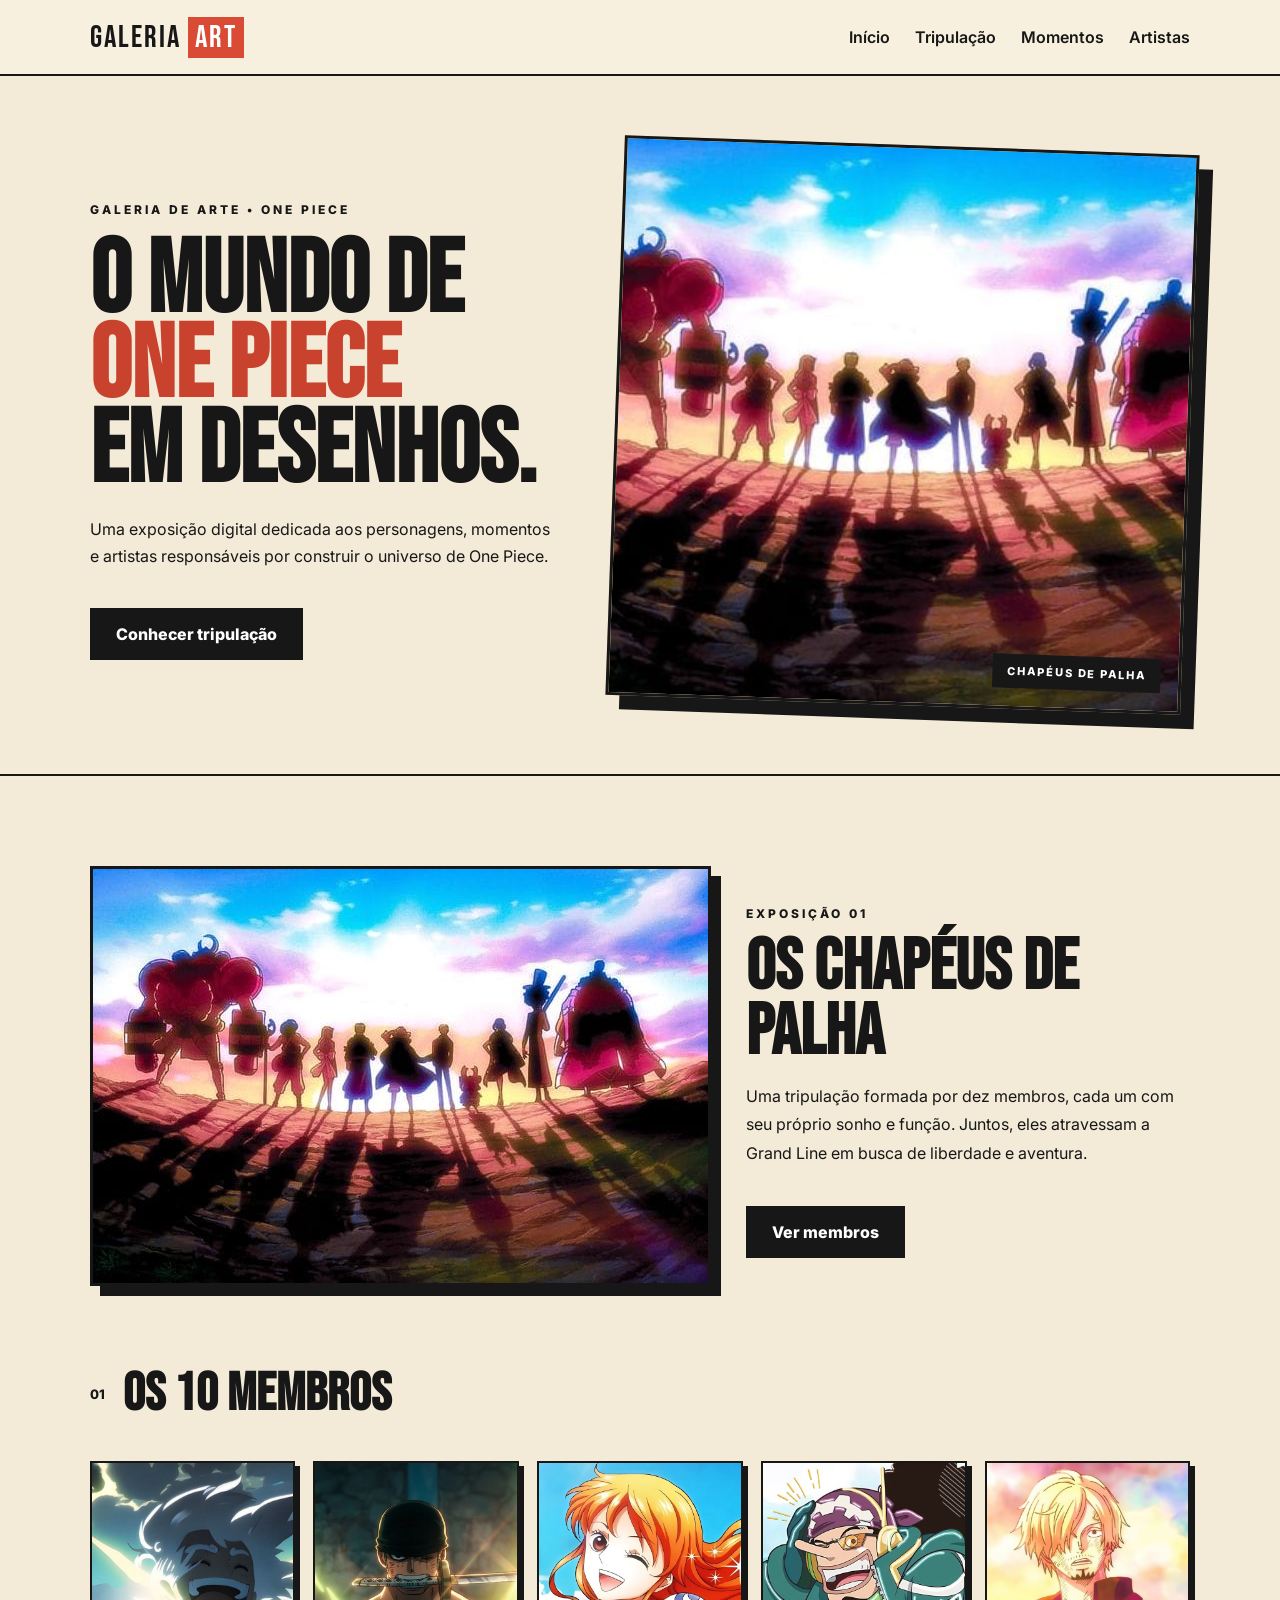
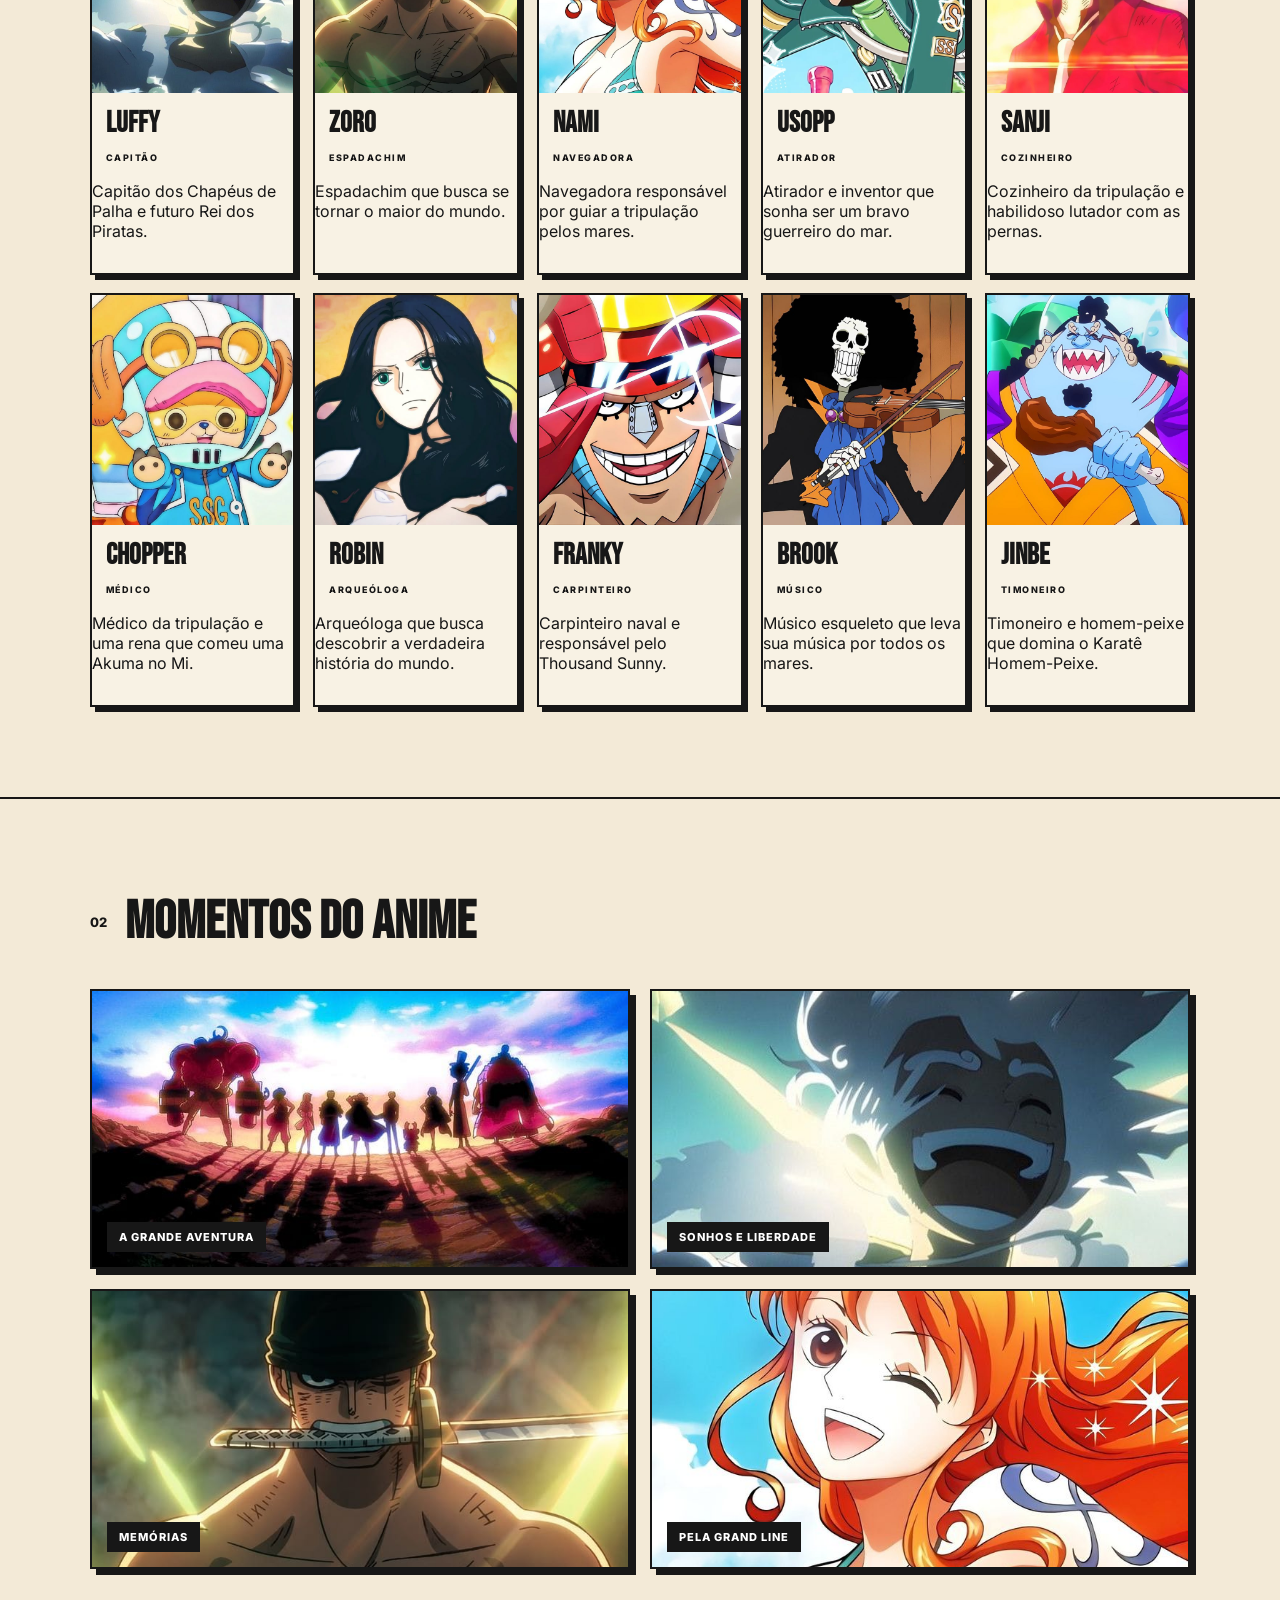
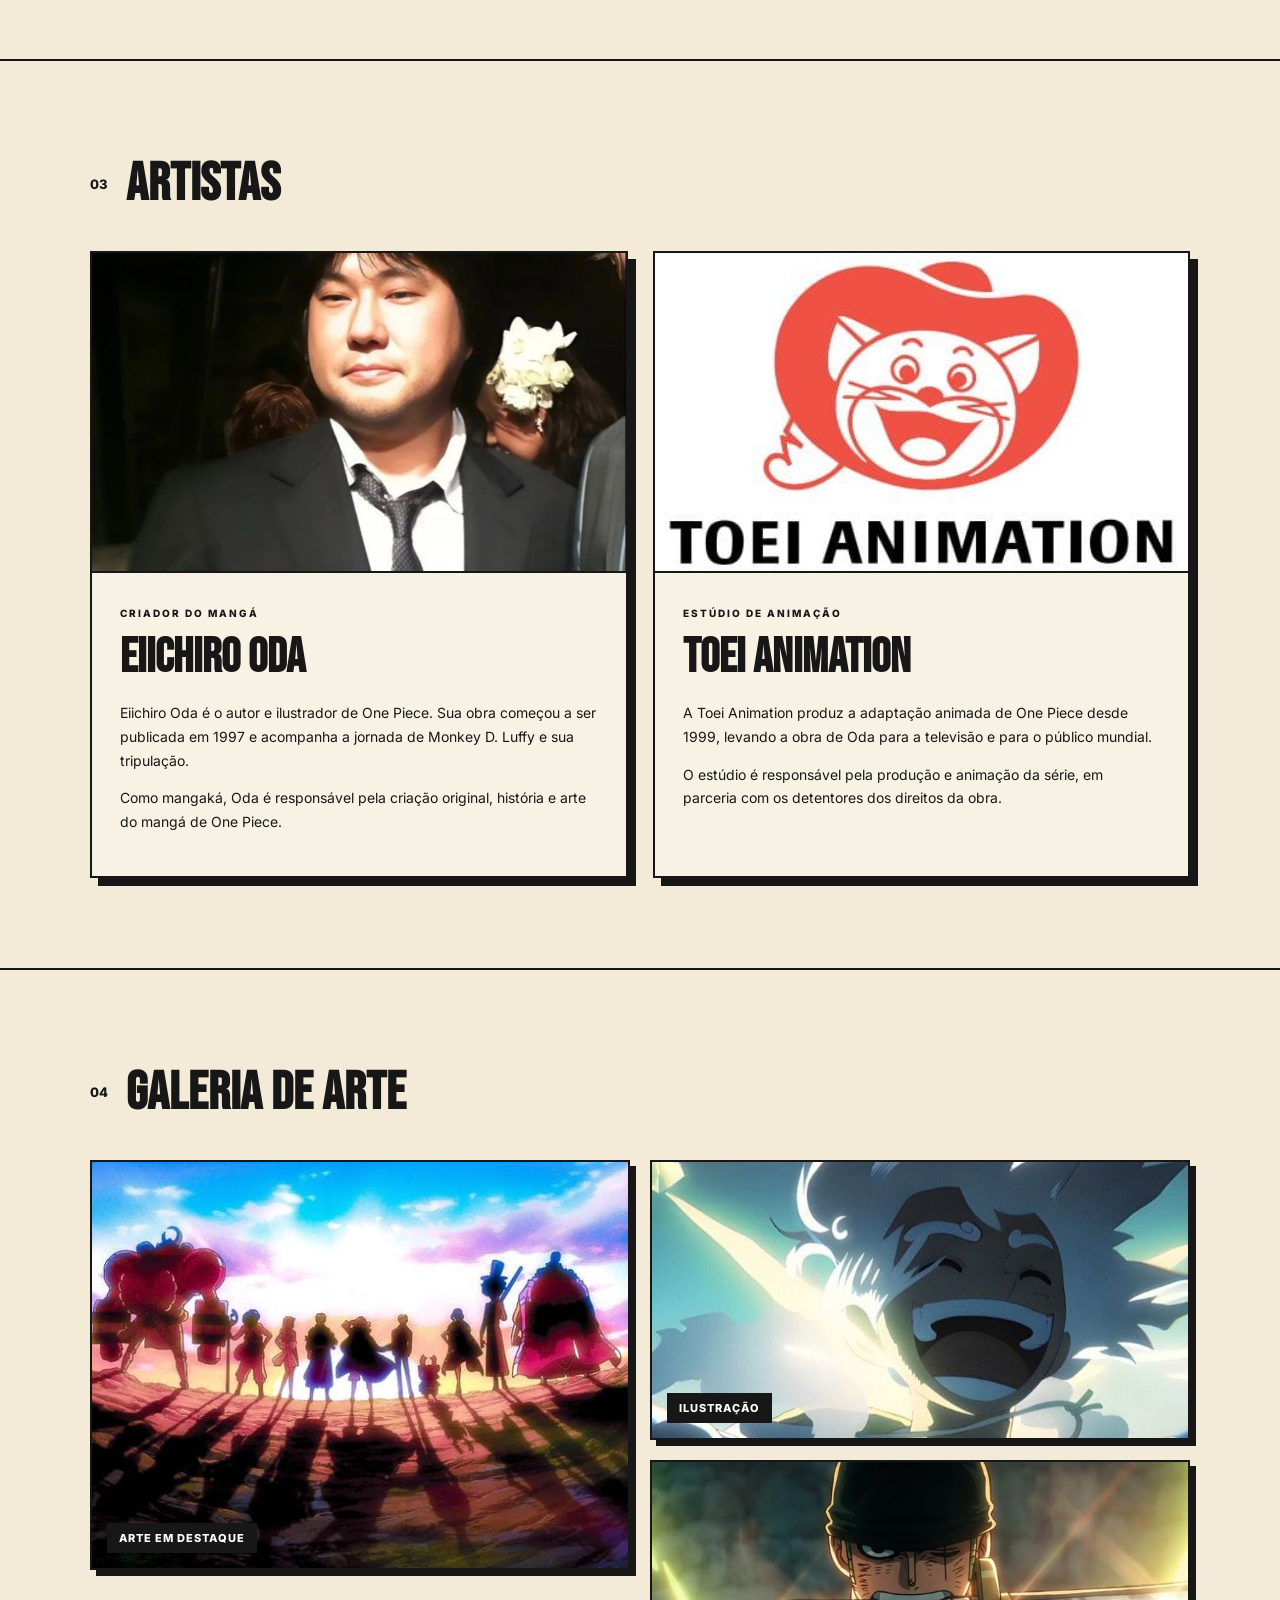
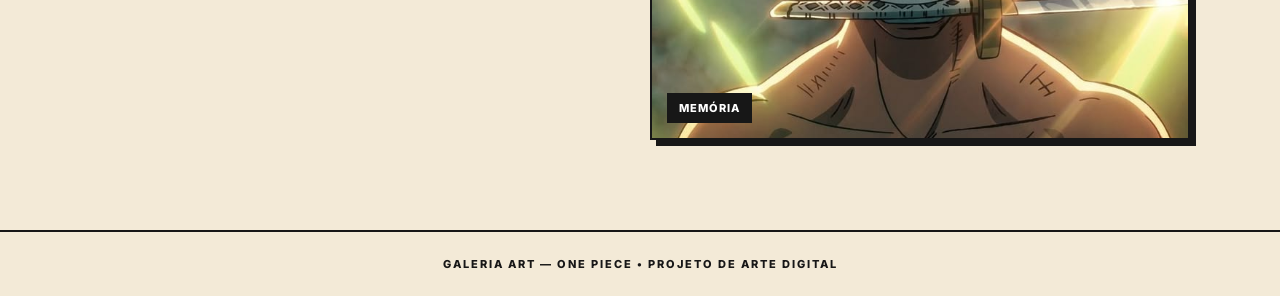
==== commit 98255bbf: "Melhora 2: cards da tripulacao com informacoes e destaque" ====
--- a/index.html
+++ b/index.html
@@ -4,11 +4,11 @@
 <body>
 <header class="topo"><div class="logo">GALERIA <span>ART</span></div><nav><a href="#inicio">Início</a><a href="#tripulacao">Tripulação</a><a href="#momentos">Momentos</a><a href="#artistas">Artistas</a></nav></header>
 <main>
-<section class="hero" id="inicio"><div class="hero-text"><p class="tag">GALERIA DE ARTE • ONE PIECE</p><h1>O mundo de<br><span>One Piece</span><br>em desenhos.</h1><p>Uma exposição digital dedicada aos personagens, momentos e artistas responsáveis por construir o universo de One Piece.</p><a class="botao" href="#tripulacao">Conhecer tripulação</a></div><div class="hero-art"><img src="img/Tripulação.jpeg" alt="Tripulação dos Chapéus de Palha"></div></section>
+<section class="hero" id="inicio"><div class="hero-text"><p class="tag">GALERIA DE ARTE • ONE PIECE</p><h1>O mundo de<br><span>One Piece</span><br>em desenhos.</h1><p>Uma exposição digital dedicada aos personagens, momentos e artistas responsáveis por construir o universo de One Piece.</p><a class="botao" href="#tripulacao">Conhecer tripulação</a></div><div class="hero-art"><img src="img/Tripulação.jpeg" alt="Tripulação dos Chapéus de Palha"><div class="hero-label">CHAPÉUS DE PALHA</div></div></section>
 <section class="galeria crew-page" id="tripulacao"><div class="crew-header"><div class="crew-cover"><img src="img/Tripulação.jpeg" alt="Tripulação dos Chapéus de Palha"></div><div><p class="tag">EXPOSIÇÃO 01</p><h2>Os Chapéus de Palha</h2><p>Uma tripulação formada por dez membros, cada um com seu próprio sonho e função. Juntos, eles atravessam a Grand Line em busca de liberdade e aventura.</p><a class="botao" href="#membros">Ver membros</a></div></div>
 <div id="membros"><div class="section-title"><span>01</span><h2>Os 10 membros</h2></div><div class="membros-grid">
-<div class="membro"><img src="img/Luffy.jpeg" alt="Luffy"><h3>Luffy</h3><small>CAPITÃO</small></div><div class="membro"><img src="img/Zoro.jpeg" alt="Zoro"><h3>Zoro</h3><small>ESPADACHIM</small></div><div class="membro"><img src="img/Nami.jpeg" alt="Nami"><h3>Nami</h3><small>NAVEGADORA</small></div><div class="membro"><img src="img/Usoop.jpeg" alt="Usopp"><h3>Usopp</h3><small>ATIRADOR</small></div><div class="membro"><img src="img/Sanji.jpeg" alt="Sanji"><h3>Sanji</h3><small>COZINHEIRO</small></div><div class="membro"><img src="img/Chopper.jpeg" alt="Chopper"><h3>Chopper</h3><small>MÉDICO</small></div><div class="membro"><img src="img/Robin.jpeg" alt="Robin"><h3>Robin</h3><small>ARQUEÓLOGA</small></div><div class="membro"><img src="img/Franky.jpeg" alt="Franky"><h3>Franky</h3><small>CARPINTEIRO</small></div><div class="membro"><img src="img/Brook.jpeg" alt="Brook"><h3>Brook</h3><small>MÚSICO</small></div><div class="membro"><img src="img/Jinbei.jpeg" alt="Jinbe"><h3>Jinbe</h3><small>TIMONEIRO</small></div></div></div></section>
+<div class="membro"><img src="img/Luffy.jpeg" alt="Luffy"><div class="membro-info"><h3>Luffy</h3><small>CAPITÃO</small><p>Capitão dos Chapéus de Palha e futuro Rei dos Piratas.</p></div></div><div class="membro"><img src="img/Zoro.jpeg" alt="Zoro"><div class="membro-info"><h3>Zoro</h3><small>ESPADACHIM</small><p>Espadachim que busca se tornar o maior do mundo.</p></div></div><div class="membro"><img src="img/Nami.jpeg" alt="Nami"><div class="membro-info"><h3>Nami</h3><small>NAVEGADORA</small><p>Navegadora responsável por guiar a tripulação pelos mares.</p></div></div><div class="membro"><img src="img/Usoop.jpeg" alt="Usopp"><div class="membro-info"><h3>Usopp</h3><small>ATIRADOR</small><p>Atirador e inventor que sonha ser um bravo guerreiro do mar.</p></div></div><div class="membro"><img src="img/Sanji.jpeg" alt="Sanji"><div class="membro-info"><h3>Sanji</h3><small>COZINHEIRO</small><p>Cozinheiro da tripulação e habilidoso lutador com as pernas.</p></div></div><div class="membro"><img src="img/Chopper.jpeg" alt="Chopper"><div class="membro-info"><h3>Chopper</h3><small>MÉDICO</small><p>Médico da tripulação e uma rena que comeu uma Akuma no Mi.</p></div></div><div class="membro"><img src="img/Robin.jpeg" alt="Robin"><div class="membro-info"><h3>Robin</h3><small>ARQUEÓLOGA</small><p>Arqueóloga que busca descobrir a verdadeira história do mundo.</p></div></div><div class="membro"><img src="img/Franky.jpeg" alt="Franky"><div class="membro-info"><h3>Franky</h3><small>CARPINTEIRO</small><p>Carpinteiro naval e responsável pelo Thousand Sunny.</p></div></div><div class="membro"><img src="img/Brook.jpeg" alt="Brook"><div class="membro-info"><h3>Brook</h3><small>MÚSICO</small><p>Músico esqueleto que leva sua música por todos os mares.</p></div></div><div class="membro"><img src="img/Jinbei.jpeg" alt="Jinbe"><div class="membro-info"><h3>Jinbe</h3><small>TIMONEIRO</small><p>Timoneiro e homem-peixe que domina o Karatê Homem-Peixe.</p></div></div></div></div></section>
 <section class="galeria" id="momentos"><div class="section-title"><span>02</span><h2>Momentos do anime</h2></div><div class="momentos-grid"><div class="momento"><img src="img/Tripulação.jpeg" alt="Momento de One Piece"><span>A GRANDE AVENTURA</span></div><div class="momento"><img src="img/Luffy.jpeg" alt="Momento de One Piece"><span>SONHOS E LIBERDADE</span></div><div class="momento"><img src="img/Zoro.jpeg" alt="Momento de One Piece"><span>MEMÓRIAS</span></div><div class="momento"><img src="img/Nami.jpeg" alt="Momento de One Piece"><span>PELA GRAND LINE</span></div></div></section>
 <section class="galeria" id="artistas"><div class="section-title"><span>03</span><h2>Artistas</h2></div><div class="artistas-grid"><article class="artista"><div class="artista-img"><img src="img/Oda.jpeg" alt="Eiichiro Oda"></div><div><small>CRIADOR DO MANGÁ</small><h3>Eiichiro Oda</h3><p>Eiichiro Oda é o autor e ilustrador de One Piece. Sua obra começou a ser publicada em 1997 e acompanha a jornada de Monkey D. Luffy e sua tripulação.</p><p>Como mangaká, Oda é responsável pela criação original, história e arte do mangá de One Piece.</p></div></article><article class="artista"><div class="artista-img"><img src="img/Toei.jpeg" alt="Toei Animation"></div><div><small>ESTÚDIO DE ANIMAÇÃO</small><h3>Toei Animation</h3><p>A Toei Animation produz a adaptação animada de One Piece desde 1999, levando a obra de Oda para a televisão e para o público mundial.</p><p>O estúdio é responsável pela produção e animação da série, em parceria com os detentores dos direitos da obra.</p></div></article></div></section>
 <section class="galeria"><div class="section-title"><span>04</span><h2>Galeria de arte</h2></div><div class="foto-grid"><div class="foto grande"><img src="img/Tripulação.jpeg" alt="Arte de One Piece"><span>ARTE EM DESTAQUE</span></div><div class="foto"><img src="img/Luffy.jpeg" alt="Arte de One Piece"><span>ILUSTRAÇÃO</span></div><div class="foto"><img src="img/Zoro.jpeg" alt="Arte de One Piece"><span>MEMÓRIA</span></div></div></section>
-</main><footer>GALERIA ART — ONE PIECE • PROJETO DE ARTE DIGITAL</footer><script src="script.js"></script></body></html>+</main><footer>GALERIA ART — ONE PIECE • PROJETO DE ARTE DIGITAL</footer></body></html>
--- a/style.css
+++ b/style.css
@@ -1,2 +1,2 @@
 @import url('https://fonts.googleapis.com/css2?family=Bebas+Neue&family=Inter:wght@400;600;800&display=swap');
-*{box-sizing:border-box}html{scroll-behavior:smooth}body{margin:0;background:#f3ead7;color:#171717;font-family:Inter,Arial,sans-serif}.topo{height:76px;padding:0 7%;display:flex;align-items:center;justify-content:space-between;border-bottom:2px solid #171717;background:#f7f0df;position:sticky;top:0;z-index:5}.logo{font-family:'Bebas Neue';font-size:31px;letter-spacing:2px}.logo span{background:#d94b35;color:#fff;padding:2px 7px}.topo nav{display:flex;gap:25px}.topo a{color:#171717;text-decoration:none;font-weight:600}.hero{min-height:650px;padding:70px 7%;display:grid;grid-template-columns:1fr 1fr;gap:30px;align-items:center;border-bottom:2px solid #171717;overflow:hidden}.tag{font-size:12px;font-weight:800;letter-spacing:3px}.hero h1{font-family:'Bebas Neue';font-size:clamp(65px,8vw,125px);line-height:.83;margin:22px 0}.hero h1 span{color:#c9422d}.hero-text>p:not(.tag){max-width:520px;line-height:1.7}.botao{display:inline-block;margin-top:22px;padding:14px 24px;background:#171717;color:#fff;text-decoration:none;font-weight:800;border:2px solid #171717}.botao:hover{background:#d94b35}.hero-art{height:480px;position:relative;background:#e4d4b5;border:3px solid #171717;transform:rotate(2deg);box-shadow:12px 12px 0 #171717}.sun{position:absolute;width:240px;height:240px;border-radius:50%;background:#d94b35;left:50%;top:38%;transform:translate(-50%,-50%);border:3px solid #171717}.ship{position:absolute;z-index:2;left:50%;top:42%;transform:translate(-50%,-50%);font-size:120px;color:#171717}.galeria{padding:90px 7%;border-bottom:2px solid #171717}.section-title{display:flex;align-items:center;gap:18px;margin-bottom:35px}.section-title span{font-size:13px;font-weight:800}.section-title h2{font-family:'Bebas Neue';font-size:54px;margin:0}.crew-header{display:grid;grid-template-columns:1.4fr 1fr;gap:35px;align-items:center;margin-bottom:75px}.crew-cover{height:420px;border:3px solid #171717;background:#d9c7a3;overflow:hidden;box-shadow:10px 10px 0 #171717}.crew-cover img{width:100%;height:100%;object-fit:cover}.crew-header h2{font-family:'Bebas Neue';font-size:72px;line-height:.9;margin:15px 0}.crew-header p:not(.tag){line-height:1.8;max-width:520px}.membros-grid{display:grid;grid-template-columns:repeat(5,1fr);gap:18px}.membro{background:#f8f2e4;border:2px solid #171717;padding-bottom:16px;box-shadow:5px 5px 0 #171717;transition:.2s}.membro:hover{transform:translateY(-5px)}.membro img{width:100%;height:230px;object-fit:cover;display:block;background:#d9c7a3}.membro h3{font-family:'Bebas Neue';font-size:29px;margin:13px 14px 4px}.membro small{font-size:9px;font-weight:800;letter-spacing:1.5px;margin-left:14px}.momentos-grid,.foto-grid{display:grid;grid-template-columns:repeat(2,1fr);gap:20px}.momento,.foto{height:280px;position:relative;border:2px solid #171717;background:#d9c7a3;overflow:hidden;box-shadow:6px 6px 0 #171717}.foto.grande{height:410px;grid-row:span 2}.foto img,.momento img{width:100%;height:100%;object-fit:cover;display:block}.foto span,.momento span{position:absolute;left:15px;bottom:15px;background:#171717;color:#fff;padding:8px 12px;font-size:11px;font-weight:800;letter-spacing:1px}.artistas-grid{display:grid;grid-template-columns:1fr 1fr;gap:25px}.artista{background:#f8f2e4;border:2px solid #171717;box-shadow:8px 8px 0 #171717}.artista-img{height:320px;background:#d9c7a3;border-bottom:2px solid #171717;overflow:hidden}.artista-img img{width:100%;height:100%;object-fit:cover}.artista>div:last-child{padding:28px}.artista small{font-size:10px;font-weight:800;letter-spacing:2px}.artista h3{font-family:'Bebas Neue';font-size:48px;margin:8px 0 15px}.artista p{line-height:1.7;font-size:14px}.sobre{background:#171717;color:#f3ead7}.sobre p{max-width:850px;font-size:20px;line-height:1.8}footer{text-align:center;padding:25px;font-size:11px;font-weight:800;letter-spacing:2px}@media(max-width:1000px){.membros-grid{grid-template-columns:repeat(3,1fr)}}@media(max-width:800px){.topo{padding:0 5%}.topo nav{gap:10px;font-size:10px}.hero{grid-template-columns:1fr;padding:55px 5%}.hero-art{height:350px}.galeria{padding:65px 5%}.crew-header,.artistas-grid{grid-template-columns:1fr}.crew-header h2{font-size:55px}.membros-grid{grid-template-columns:repeat(2,1fr)}.membro img{height:190px}.momentos-grid,.foto-grid{grid-template-columns:1fr}.foto.grande{height:300px;grid-row:auto}.section-title h2{font-size:42px}}+*{box-sizing:border-box}html{scroll-behavior:smooth}body{margin:0;background:#f3ead7;color:#171717;font-family:Inter,Arial,sans-serif}.topo{height:76px;padding:0 7%;display:flex;align-items:center;justify-content:space-between;border-bottom:2px solid #171717;background:#f7f0df;position:sticky;top:0;z-index:5}.logo{font-family:'Bebas Neue';font-size:31px;letter-spacing:2px}.logo span{background:#d94b35;color:#fff;padding:2px 7px}.topo nav{display:flex;gap:25px}.topo a{color:#171717;text-decoration:none;font-weight:600}.topo a:hover{color:#c9422d}.hero{min-height:700px;padding:65px 7%;display:grid;grid-template-columns:.9fr 1.1fr;gap:55px;align-items:center;border-bottom:2px solid #171717;overflow:hidden;background:#f3ead7}.hero-text{position:relative;z-index:2}.tag{font-size:12px;font-weight:800;letter-spacing:3px}.hero h1{font-family:'Bebas Neue';font-size:clamp(65px,8vw,125px);line-height:.83;margin:22px 0}.hero h1 span{color:#c9422d}.hero-text>p:not(.tag){max-width:520px;line-height:1.7}.botao{display:inline-block;margin-top:22px;padding:14px 24px;background:#171717;color:#fff;text-decoration:none;font-weight:800;border:2px solid #171717}.botao:hover{background:#d94b35;border-color:#d94b35}.hero-art{height:560px;position:relative;border:3px solid #171717;background:#d9c7a3;transform:rotate(2deg);box-shadow:14px 14px 0 #171717;overflow:hidden}.hero-art:after{content:'CHAPÉUS DE PALHA';position:absolute;right:18px;bottom:18px;background:#171717;color:#fff;padding:10px 14px;font-size:11px;font-weight:800;letter-spacing:2px}.hero-art img{width:100%;height:100%;object-fit:cover;display:block;transition:transform .5s ease}.hero-art:hover img{transform:scale(1.04)}.galeria{padding:90px 7%;border-bottom:2px solid #171717}.section-title{display:flex;align-items:center;gap:18px;margin-bottom:35px}.section-title span{font-size:13px;font-weight:800}.section-title h2{font-family:'Bebas Neue';font-size:54px;margin:0}.crew-header{display:grid;grid-template-columns:1.4fr 1fr;gap:35px;align-items:center;margin-bottom:75px}.crew-cover{height:420px;border:3px solid #171717;background:#d9c7a3;overflow:hidden;box-shadow:10px 10px 0 #171717}.crew-cover img{width:100%;height:100%;object-fit:cover}.crew-header h2{font-family:'Bebas Neue';font-size:72px;line-height:.9;margin:15px 0}.crew-header p:not(.tag){line-height:1.8;max-width:520px}.membros-grid{display:grid;grid-template-columns:repeat(5,1fr);gap:18px}.membro{background:#f8f2e4;border:2px solid #171717;padding-bottom:16px;box-shadow:5px 5px 0 #171717;transition:.2s}.membro:hover{transform:translateY(-7px) rotate(-1deg);box-shadow:8px 8px 0 #d94b35}.membro img{width:100%;height:230px;object-fit:cover;display:block;background:#d9c7a3}.membro h3{font-family:'Bebas Neue';font-size:29px;margin:13px 14px 4px}.membro small{font-size:9px;font-weight:800;letter-spacing:1.5px;margin-left:14px}.momentos-grid,.foto-grid{display:grid;grid-template-columns:repeat(2,1fr);gap:20px}.momento,.foto{height:280px;position:relative;border:2px solid #171717;background:#d9c7a3;overflow:hidden;box-shadow:6px 6px 0 #171717}.foto.grande{height:410px;grid-row:span 2}.foto img,.momento img{width:100%;height:100%;object-fit:cover;display:block}.foto span,.momento span{position:absolute;left:15px;bottom:15px;background:#171717;color:#fff;padding:8px 12px;font-size:11px;font-weight:800;letter-spacing:1px}.artistas-grid{display:grid;grid-template-columns:1fr 1fr;gap:25px}.artista{background:#f8f2e4;border:2px solid #171717;box-shadow:8px 8px 0 #171717}.artista-img{height:320px;background:#d9c7a3;border-bottom:2px solid #171717;overflow:hidden}.artista-img img{width:100%;height:100%;object-fit:cover}.artista>div:last-child{padding:28px}.artista small{font-size:10px;font-weight:800;letter-spacing:2px}.artista h3{font-family:'Bebas Neue';font-size:48px;margin:8px 0 15px}.artista p{line-height:1.7;font-size:14px}.sobre{background:#171717;color:#f3ead7}.sobre p{max-width:850px;font-size:20px;line-height:1.8}footer{text-align:center;padding:25px;font-size:11px;font-weight:800;letter-spacing:2px}@media(max-width:1000px){.membros-grid{grid-template-columns:repeat(3,1fr)}}@media(max-width:800px){.topo{padding:0 5%}.topo nav{gap:10px;font-size:10px}.hero{grid-template-columns:1fr;padding:55px 5%;gap:40px}.hero h1{font-size:clamp(62px,16vw,95px)}.hero-art{height:390px;transform:rotate(1deg)}.galeria{padding:65px 5%}.crew-header,.artistas-grid{grid-template-columns:1fr}.crew-header h2{font-size:55px}.membros-grid{grid-template-columns:repeat(2,1fr)}.membro img{height:190px}.momentos-grid,.foto-grid{grid-template-columns:1fr}.foto.grande{height:300px;grid-row:auto}.section-title h2{font-size:42px}}
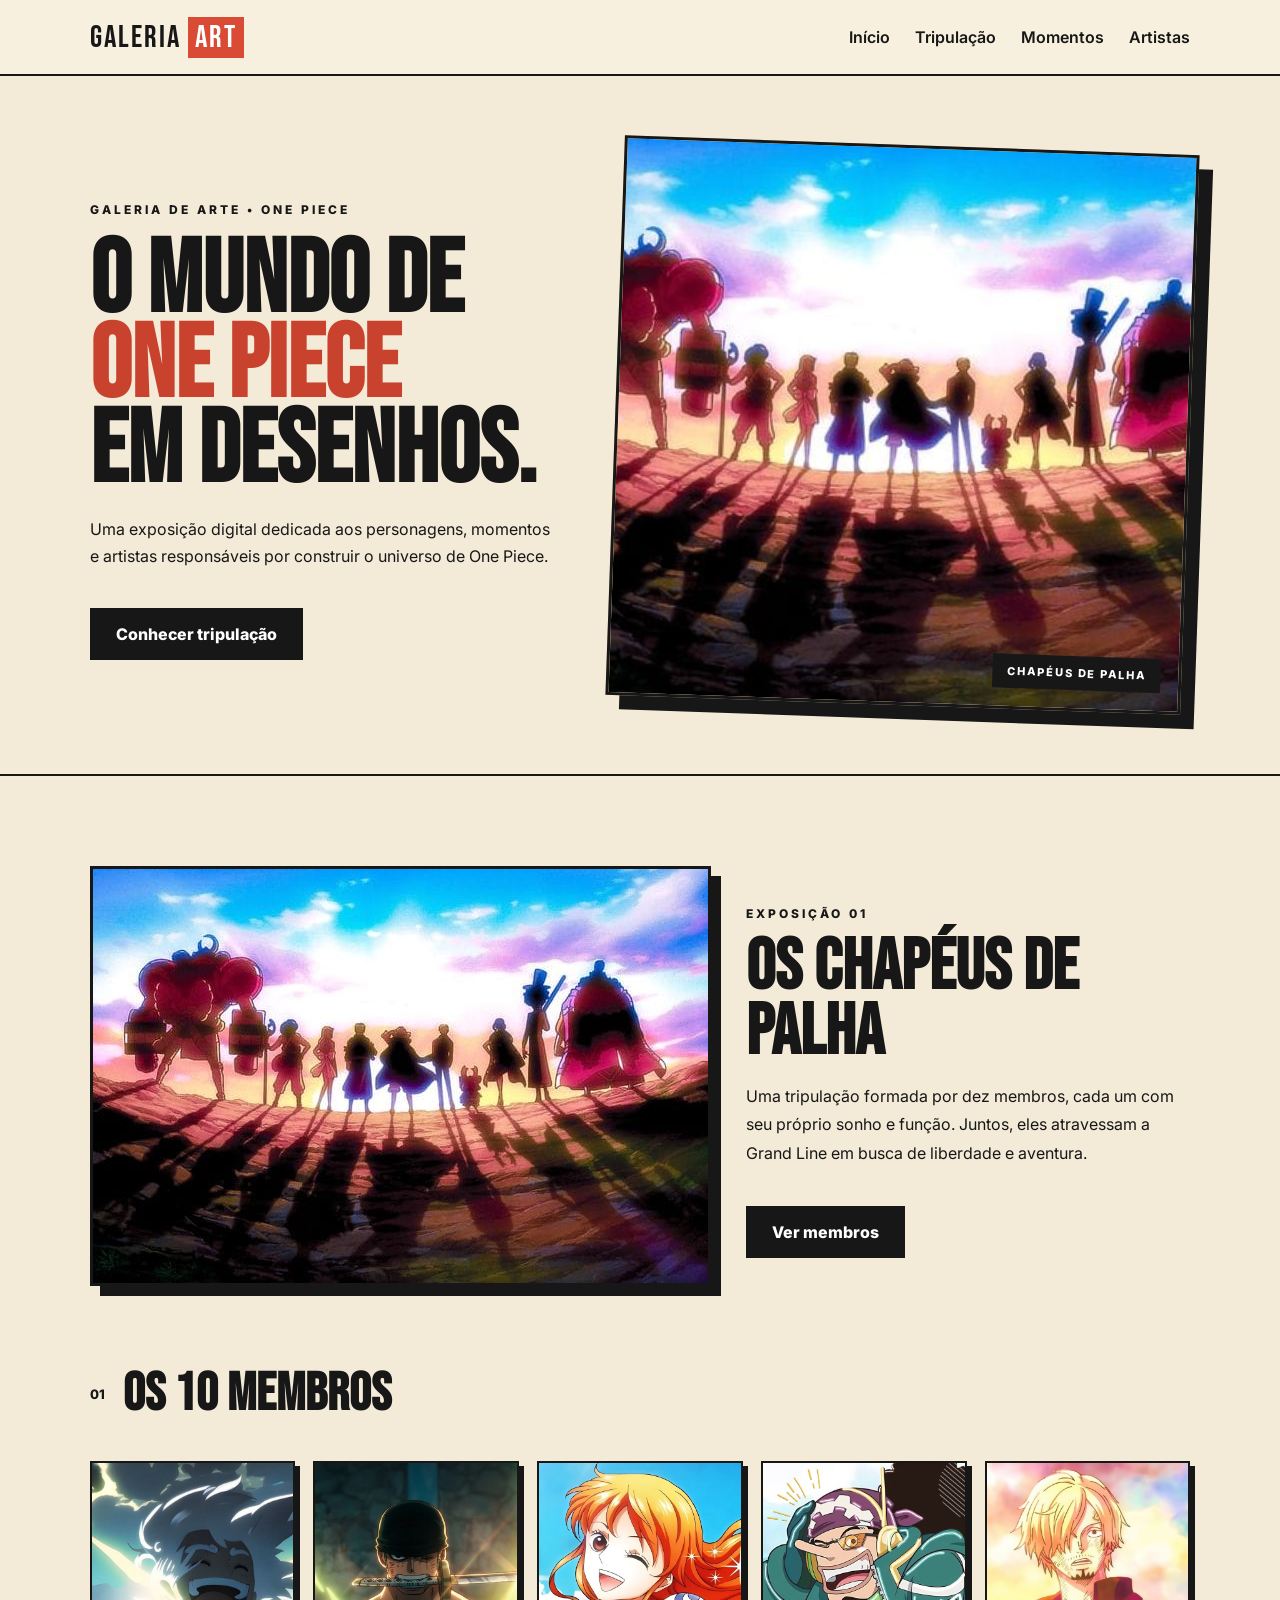
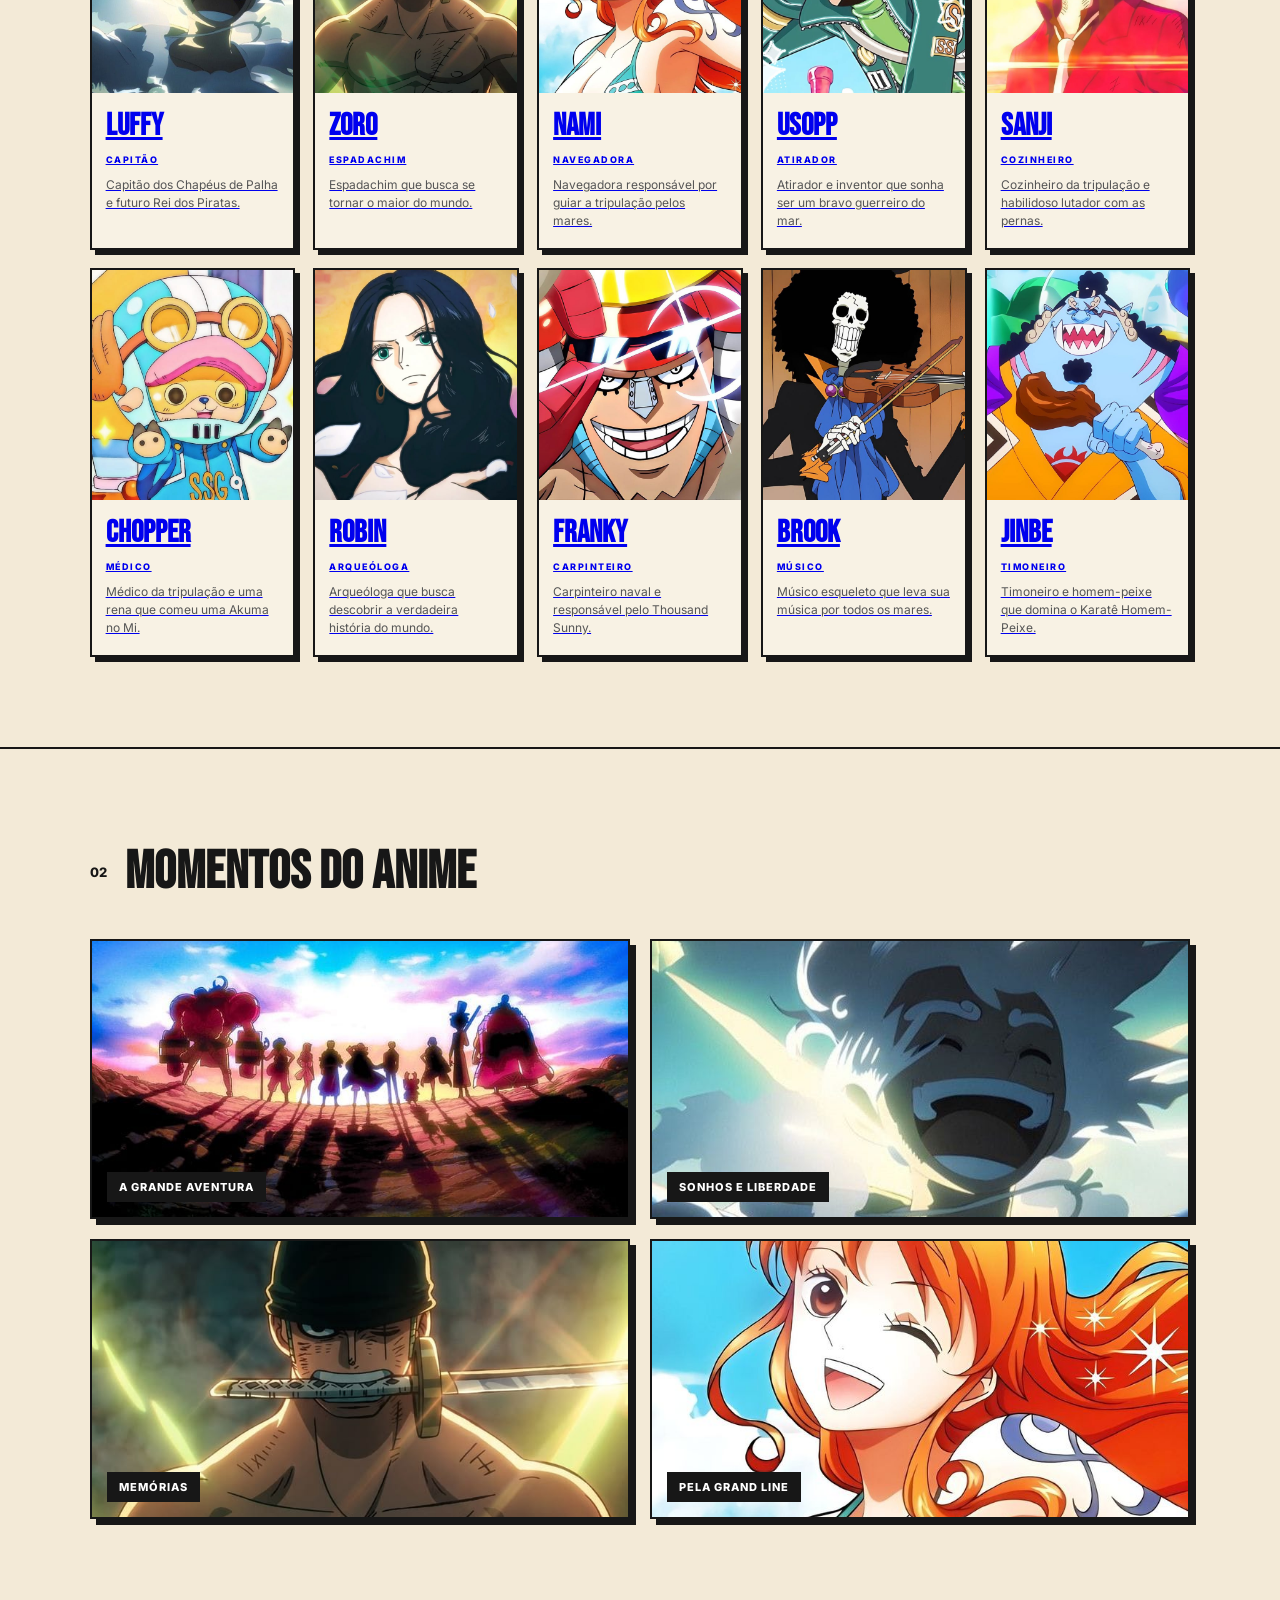
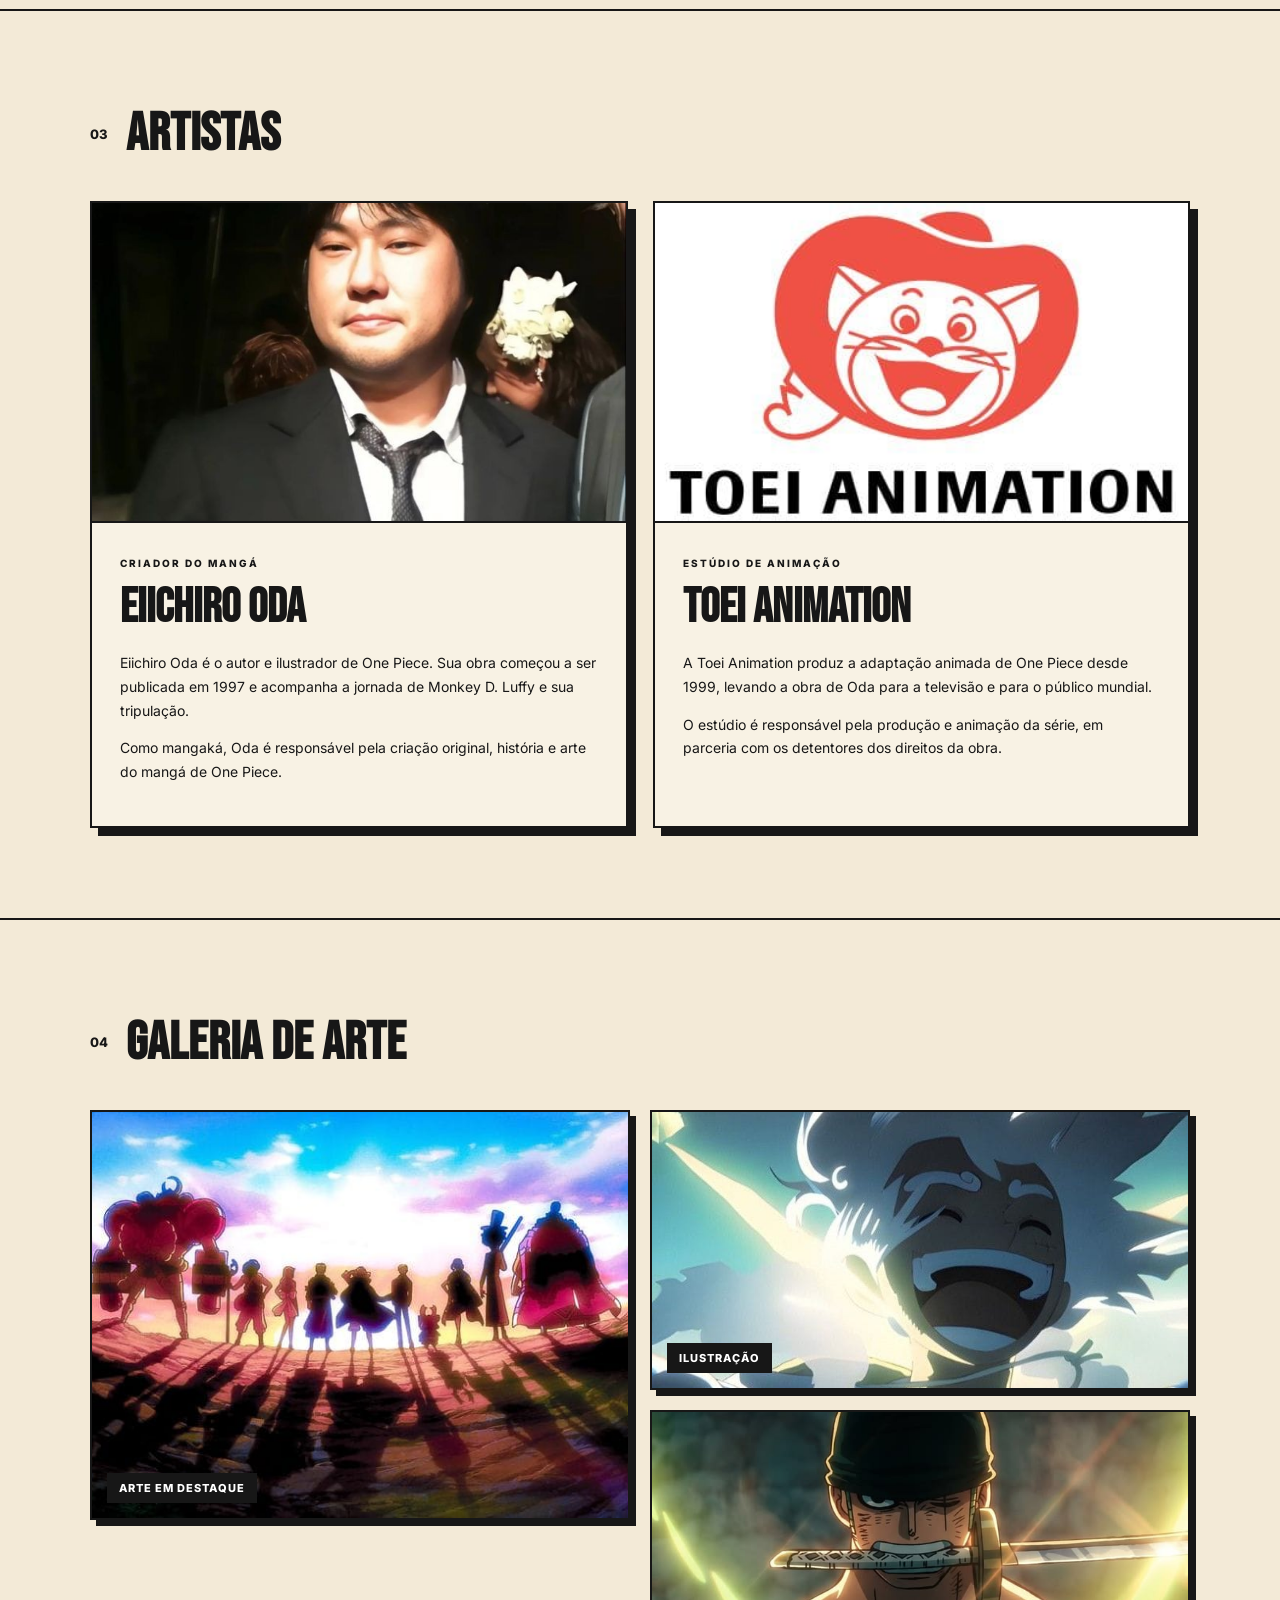
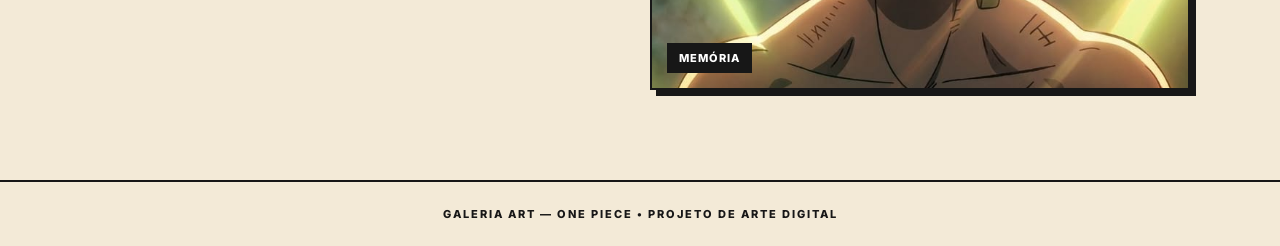
==== commit 5dc9faea: "Liga os cards da tripulação às páginas individuais" ====
--- a/index.html
+++ b/index.html
@@ -2,12 +2,12 @@
 <html lang="pt-BR">
 <head><meta charset="UTF-8"><meta name="viewport" content="width=device-width, initial-scale=1.0"><title>Galeria Art — One Piece</title><link rel="stylesheet" href="style.css"></head>
 <body>
-<header class="topo"><div class="logo">GALERIA <span>ART</span></div><nav><a href="#inicio">Início</a><a href="#tripulacao">Tripulação</a><a href="#momentos">Momentos</a><a href="#artistas">Artistas</a></nav></header>
+<header class="topo"><div class="logo">GALERIA <span>ART</span></div><nav><a href="#inicio">Início</a><a href="tripulacao.html">Tripulação</a><a href="#momentos">Momentos</a><a href="#artistas">Artistas</a></nav></header>
 <main>
-<section class="hero" id="inicio"><div class="hero-text"><p class="tag">GALERIA DE ARTE • ONE PIECE</p><h1>O mundo de<br><span>One Piece</span><br>em desenhos.</h1><p>Uma exposição digital dedicada aos personagens, momentos e artistas responsáveis por construir o universo de One Piece.</p><a class="botao" href="#tripulacao">Conhecer tripulação</a></div><div class="hero-art"><img src="img/Tripulação.jpeg" alt="Tripulação dos Chapéus de Palha"><div class="hero-label">CHAPÉUS DE PALHA</div></div></section>
-<section class="galeria crew-page" id="tripulacao"><div class="crew-header"><div class="crew-cover"><img src="img/Tripulação.jpeg" alt="Tripulação dos Chapéus de Palha"></div><div><p class="tag">EXPOSIÇÃO 01</p><h2>Os Chapéus de Palha</h2><p>Uma tripulação formada por dez membros, cada um com seu próprio sonho e função. Juntos, eles atravessam a Grand Line em busca de liberdade e aventura.</p><a class="botao" href="#membros">Ver membros</a></div></div>
+<section class="hero" id="inicio"><div class="hero-text"><p class="tag">GALERIA DE ARTE • ONE PIECE</p><h1>O mundo de<br><span>One Piece</span><br>em desenhos.</h1><p>Uma exposição digital dedicada aos personagens, momentos e artistas responsáveis por construir o universo de One Piece.</p><a class="botao" href="tripulacao.html">Conhecer tripulação</a></div><div class="hero-art"><img src="img/Tripulação.jpeg" alt="Tripulação dos Chapéus de Palha"><div class="hero-label">CHAPÉUS DE PALHA</div></div></section>
+<section class="galeria crew-page" id="tripulacao"><div class="crew-header"><div class="crew-cover"><img src="img/Tripulação.jpeg" alt="Tripulação dos Chapéus de Palha"></div><div><p class="tag">EXPOSIÇÃO 01</p><h2>Os Chapéus de Palha</h2><p>Uma tripulação formada por dez membros, cada um com seu próprio sonho e função. Juntos, eles atravessam a Grand Line em busca de liberdade e aventura.</p><a class="botao" href="tripulacao.html">Ver membros</a></div></div>
 <div id="membros"><div class="section-title"><span>01</span><h2>Os 10 membros</h2></div><div class="membros-grid">
-<div class="membro"><img src="img/Luffy.jpeg" alt="Luffy"><div class="membro-info"><h3>Luffy</h3><small>CAPITÃO</small><p>Capitão dos Chapéus de Palha e futuro Rei dos Piratas.</p></div></div><div class="membro"><img src="img/Zoro.jpeg" alt="Zoro"><div class="membro-info"><h3>Zoro</h3><small>ESPADACHIM</small><p>Espadachim que busca se tornar o maior do mundo.</p></div></div><div class="membro"><img src="img/Nami.jpeg" alt="Nami"><div class="membro-info"><h3>Nami</h3><small>NAVEGADORA</small><p>Navegadora responsável por guiar a tripulação pelos mares.</p></div></div><div class="membro"><img src="img/Usoop.jpeg" alt="Usopp"><div class="membro-info"><h3>Usopp</h3><small>ATIRADOR</small><p>Atirador e inventor que sonha ser um bravo guerreiro do mar.</p></div></div><div class="membro"><img src="img/Sanji.jpeg" alt="Sanji"><div class="membro-info"><h3>Sanji</h3><small>COZINHEIRO</small><p>Cozinheiro da tripulação e habilidoso lutador com as pernas.</p></div></div><div class="membro"><img src="img/Chopper.jpeg" alt="Chopper"><div class="membro-info"><h3>Chopper</h3><small>MÉDICO</small><p>Médico da tripulação e uma rena que comeu uma Akuma no Mi.</p></div></div><div class="membro"><img src="img/Robin.jpeg" alt="Robin"><div class="membro-info"><h3>Robin</h3><small>ARQUEÓLOGA</small><p>Arqueóloga que busca descobrir a verdadeira história do mundo.</p></div></div><div class="membro"><img src="img/Franky.jpeg" alt="Franky"><div class="membro-info"><h3>Franky</h3><small>CARPINTEIRO</small><p>Carpinteiro naval e responsável pelo Thousand Sunny.</p></div></div><div class="membro"><img src="img/Brook.jpeg" alt="Brook"><div class="membro-info"><h3>Brook</h3><small>MÚSICO</small><p>Músico esqueleto que leva sua música por todos os mares.</p></div></div><div class="membro"><img src="img/Jinbei.jpeg" alt="Jinbe"><div class="membro-info"><h3>Jinbe</h3><small>TIMONEIRO</small><p>Timoneiro e homem-peixe que domina o Karatê Homem-Peixe.</p></div></div></div></div></section>
+<a class="membro" href="luffy.html"><img src="img/Luffy.jpeg" alt="Luffy"><div class="membro-info"><h3>Luffy</h3><small>CAPITÃO</small><p>Capitão dos Chapéus de Palha e futuro Rei dos Piratas.</p></div></a><a class="membro" href="zoro.html"><img src="img/Zoro.jpeg" alt="Zoro"><div class="membro-info"><h3>Zoro</h3><small>ESPADACHIM</small><p>Espadachim que busca se tornar o maior do mundo.</p></div></a><a class="membro" href="nami.html"><img src="img/Nami.jpeg" alt="Nami"><div class="membro-info"><h3>Nami</h3><small>NAVEGADORA</small><p>Navegadora responsável por guiar a tripulação pelos mares.</p></div></a><a class="membro" href="usopp.html"><img src="img/Usoop.jpeg" alt="Usopp"><div class="membro-info"><h3>Usopp</h3><small>ATIRADOR</small><p>Atirador e inventor que sonha ser um bravo guerreiro do mar.</p></div></a><a class="membro" href="sanji.html"><img src="img/Sanji.jpeg" alt="Sanji"><div class="membro-info"><h3>Sanji</h3><small>COZINHEIRO</small><p>Cozinheiro da tripulação e habilidoso lutador com as pernas.</p></div></a><a class="membro" href="chopper.html"><img src="img/Chopper.jpeg" alt="Chopper"><div class="membro-info"><h3>Chopper</h3><small>MÉDICO</small><p>Médico da tripulação e uma rena que comeu uma Akuma no Mi.</p></div></a><a class="membro" href="robin.html"><img src="img/Robin.jpeg" alt="Robin"><div class="membro-info"><h3>Robin</h3><small>ARQUEÓLOGA</small><p>Arqueóloga que busca descobrir a verdadeira história do mundo.</p></div></a><a class="membro" href="franky.html"><img src="img/Franky.jpeg" alt="Franky"><div class="membro-info"><h3>Franky</h3><small>CARPINTEIRO</small><p>Carpinteiro naval e responsável pelo Thousand Sunny.</p></div></a><a class="membro" href="brook.html"><img src="img/Brook.jpeg" alt="Brook"><div class="membro-info"><h3>Brook</h3><small>MÚSICO</small><p>Músico esqueleto que leva sua música por todos os mares.</p></div></a><a class="membro" href="jinbe.html"><img src="img/Jinbei.jpeg" alt="Jinbe"><div class="membro-info"><h3>Jinbe</h3><small>TIMONEIRO</small><p>Timoneiro e homem-peixe que domina o Karatê Homem-Peixe.</p></div></a></div></div></section>
 <section class="galeria" id="momentos"><div class="section-title"><span>02</span><h2>Momentos do anime</h2></div><div class="momentos-grid"><div class="momento"><img src="img/Tripulação.jpeg" alt="Momento de One Piece"><span>A GRANDE AVENTURA</span></div><div class="momento"><img src="img/Luffy.jpeg" alt="Momento de One Piece"><span>SONHOS E LIBERDADE</span></div><div class="momento"><img src="img/Zoro.jpeg" alt="Momento de One Piece"><span>MEMÓRIAS</span></div><div class="momento"><img src="img/Nami.jpeg" alt="Momento de One Piece"><span>PELA GRAND LINE</span></div></div></section>
 <section class="galeria" id="artistas"><div class="section-title"><span>03</span><h2>Artistas</h2></div><div class="artistas-grid"><article class="artista"><div class="artista-img"><img src="img/Oda.jpeg" alt="Eiichiro Oda"></div><div><small>CRIADOR DO MANGÁ</small><h3>Eiichiro Oda</h3><p>Eiichiro Oda é o autor e ilustrador de One Piece. Sua obra começou a ser publicada em 1997 e acompanha a jornada de Monkey D. Luffy e sua tripulação.</p><p>Como mangaká, Oda é responsável pela criação original, história e arte do mangá de One Piece.</p></div></article><article class="artista"><div class="artista-img"><img src="img/Toei.jpeg" alt="Toei Animation"></div><div><small>ESTÚDIO DE ANIMAÇÃO</small><h3>Toei Animation</h3><p>A Toei Animation produz a adaptação animada de One Piece desde 1999, levando a obra de Oda para a televisão e para o público mundial.</p><p>O estúdio é responsável pela produção e animação da série, em parceria com os detentores dos direitos da obra.</p></div></article></div></section>
 <section class="galeria"><div class="section-title"><span>04</span><h2>Galeria de arte</h2></div><div class="foto-grid"><div class="foto grande"><img src="img/Tripulação.jpeg" alt="Arte de One Piece"><span>ARTE EM DESTAQUE</span></div><div class="foto"><img src="img/Luffy.jpeg" alt="Arte de One Piece"><span>ILUSTRAÇÃO</span></div><div class="foto"><img src="img/Zoro.jpeg" alt="Arte de One Piece"><span>MEMÓRIA</span></div></div></section>
--- a/style.css
+++ b/style.css
@@ -1,2 +1,2 @@
 @import url('https://fonts.googleapis.com/css2?family=Bebas+Neue&family=Inter:wght@400;600;800&display=swap');
-*{box-sizing:border-box}html{scroll-behavior:smooth}body{margin:0;background:#f3ead7;color:#171717;font-family:Inter,Arial,sans-serif}.topo{height:76px;padding:0 7%;display:flex;align-items:center;justify-content:space-between;border-bottom:2px solid #171717;background:#f7f0df;position:sticky;top:0;z-index:5}.logo{font-family:'Bebas Neue';font-size:31px;letter-spacing:2px}.logo span{background:#d94b35;color:#fff;padding:2px 7px}.topo nav{display:flex;gap:25px}.topo a{color:#171717;text-decoration:none;font-weight:600}.topo a:hover{color:#c9422d}.hero{min-height:700px;padding:65px 7%;display:grid;grid-template-columns:.9fr 1.1fr;gap:55px;align-items:center;border-bottom:2px solid #171717;overflow:hidden;background:#f3ead7}.hero-text{position:relative;z-index:2}.tag{font-size:12px;font-weight:800;letter-spacing:3px}.hero h1{font-family:'Bebas Neue';font-size:clamp(65px,8vw,125px);line-height:.83;margin:22px 0}.hero h1 span{color:#c9422d}.hero-text>p:not(.tag){max-width:520px;line-height:1.7}.botao{display:inline-block;margin-top:22px;padding:14px 24px;background:#171717;color:#fff;text-decoration:none;font-weight:800;border:2px solid #171717}.botao:hover{background:#d94b35;border-color:#d94b35}.hero-art{height:560px;position:relative;border:3px solid #171717;background:#d9c7a3;transform:rotate(2deg);box-shadow:14px 14px 0 #171717;overflow:hidden}.hero-art:after{content:'CHAPÉUS DE PALHA';position:absolute;right:18px;bottom:18px;background:#171717;color:#fff;padding:10px 14px;font-size:11px;font-weight:800;letter-spacing:2px}.hero-art img{width:100%;height:100%;object-fit:cover;display:block;transition:transform .5s ease}.hero-art:hover img{transform:scale(1.04)}.galeria{padding:90px 7%;border-bottom:2px solid #171717}.section-title{display:flex;align-items:center;gap:18px;margin-bottom:35px}.section-title span{font-size:13px;font-weight:800}.section-title h2{font-family:'Bebas Neue';font-size:54px;margin:0}.crew-header{display:grid;grid-template-columns:1.4fr 1fr;gap:35px;align-items:center;margin-bottom:75px}.crew-cover{height:420px;border:3px solid #171717;background:#d9c7a3;overflow:hidden;box-shadow:10px 10px 0 #171717}.crew-cover img{width:100%;height:100%;object-fit:cover}.crew-header h2{font-family:'Bebas Neue';font-size:72px;line-height:.9;margin:15px 0}.crew-header p:not(.tag){line-height:1.8;max-width:520px}.membros-grid{display:grid;grid-template-columns:repeat(5,1fr);gap:18px}.membro{background:#f8f2e4;border:2px solid #171717;padding-bottom:16px;box-shadow:5px 5px 0 #171717;transition:.2s}.membro:hover{transform:translateY(-7px) rotate(-1deg);box-shadow:8px 8px 0 #d94b35}.membro img{width:100%;height:230px;object-fit:cover;display:block;background:#d9c7a3}.membro h3{font-family:'Bebas Neue';font-size:29px;margin:13px 14px 4px}.membro small{font-size:9px;font-weight:800;letter-spacing:1.5px;margin-left:14px}.momentos-grid,.foto-grid{display:grid;grid-template-columns:repeat(2,1fr);gap:20px}.momento,.foto{height:280px;position:relative;border:2px solid #171717;background:#d9c7a3;overflow:hidden;box-shadow:6px 6px 0 #171717}.foto.grande{height:410px;grid-row:span 2}.foto img,.momento img{width:100%;height:100%;object-fit:cover;display:block}.foto span,.momento span{position:absolute;left:15px;bottom:15px;background:#171717;color:#fff;padding:8px 12px;font-size:11px;font-weight:800;letter-spacing:1px}.artistas-grid{display:grid;grid-template-columns:1fr 1fr;gap:25px}.artista{background:#f8f2e4;border:2px solid #171717;box-shadow:8px 8px 0 #171717}.artista-img{height:320px;background:#d9c7a3;border-bottom:2px solid #171717;overflow:hidden}.artista-img img{width:100%;height:100%;object-fit:cover}.artista>div:last-child{padding:28px}.artista small{font-size:10px;font-weight:800;letter-spacing:2px}.artista h3{font-family:'Bebas Neue';font-size:48px;margin:8px 0 15px}.artista p{line-height:1.7;font-size:14px}.sobre{background:#171717;color:#f3ead7}.sobre p{max-width:850px;font-size:20px;line-height:1.8}footer{text-align:center;padding:25px;font-size:11px;font-weight:800;letter-spacing:2px}@media(max-width:1000px){.membros-grid{grid-template-columns:repeat(3,1fr)}}@media(max-width:800px){.topo{padding:0 5%}.topo nav{gap:10px;font-size:10px}.hero{grid-template-columns:1fr;padding:55px 5%;gap:40px}.hero h1{font-size:clamp(62px,16vw,95px)}.hero-art{height:390px;transform:rotate(1deg)}.galeria{padding:65px 5%}.crew-header,.artistas-grid{grid-template-columns:1fr}.crew-header h2{font-size:55px}.membros-grid{grid-template-columns:repeat(2,1fr)}.membro img{height:190px}.momentos-grid,.foto-grid{grid-template-columns:1fr}.foto.grande{height:300px;grid-row:auto}.section-title h2{font-size:42px}}+*{box-sizing:border-box}html{scroll-behavior:smooth}body{margin:0;background:#f3ead7;color:#171717;font-family:Inter,Arial,sans-serif}.topo{height:76px;padding:0 7%;display:flex;align-items:center;justify-content:space-between;border-bottom:2px solid #171717;background:#f7f0df;position:sticky;top:0;z-index:5}.logo{font-family:'Bebas Neue';font-size:31px;letter-spacing:2px}.logo span{background:#d94b35;color:#fff;padding:2px 7px}.topo nav{display:flex;gap:25px}.topo a{color:#171717;text-decoration:none;font-weight:600}.topo a:hover{color:#c9422d}.hero{min-height:700px;padding:65px 7%;display:grid;grid-template-columns:.9fr 1.1fr;gap:55px;align-items:center;border-bottom:2px solid #171717;overflow:hidden;background:#f3ead7}.hero-text{position:relative;z-index:2}.tag{font-size:12px;font-weight:800;letter-spacing:3px}.hero h1{font-family:'Bebas Neue';font-size:clamp(65px,8vw,125px);line-height:.83;margin:22px 0}.hero h1 span{color:#c9422d}.hero-text>p:not(.tag){max-width:520px;line-height:1.7}.botao{display:inline-block;margin-top:22px;padding:14px 24px;background:#171717;color:#fff;text-decoration:none;font-weight:800;border:2px solid #171717}.botao:hover{background:#d94b35;border-color:#d94b35}.hero-art{height:560px;position:relative;border:3px solid #171717;background:#d9c7a3;transform:rotate(2deg);box-shadow:14px 14px 0 #171717;overflow:hidden}.hero-art:after{content:'CHAPÉUS DE PALHA';position:absolute;right:18px;bottom:18px;background:#171717;color:#fff;padding:10px 14px;font-size:11px;font-weight:800;letter-spacing:2px}.hero-art img{width:100%;height:100%;object-fit:cover;display:block;transition:transform .5s ease}.hero-art:hover img{transform:scale(1.04)}.galeria{padding:90px 7%;border-bottom:2px solid #171717}.section-title{display:flex;align-items:center;gap:18px;margin-bottom:35px}.section-title span{font-size:13px;font-weight:800}.section-title h2{font-family:'Bebas Neue';font-size:54px;margin:0}.crew-header{display:grid;grid-template-columns:1.4fr 1fr;gap:35px;align-items:center;margin-bottom:75px}.crew-cover{height:420px;border:3px solid #171717;background:#d9c7a3;overflow:hidden;box-shadow:10px 10px 0 #171717}.crew-cover img{width:100%;height:100%;object-fit:cover}.crew-header h2{font-family:'Bebas Neue';font-size:72px;line-height:.9;margin:15px 0}.crew-header p:not(.tag){line-height:1.8;max-width:520px}.membros-grid{display:grid;grid-template-columns:repeat(5,1fr);gap:18px}.membro{background:#f8f2e4;border:2px solid #171717;padding-bottom:18px;box-shadow:5px 5px 0 #171717;transition:.25s ease;overflow:hidden;cursor:pointer}.membro:hover{transform:translateY(-9px);box-shadow:8px 10px 0 #d94b35}.membro img{width:100%;height:230px;object-fit:cover;display:block;background:#d9c7a3;transition:transform .35s ease;transform-origin:center}.membro:hover img{transform:scale(1.06)}.membro-info{padding:0 14px}.membro h3{font-family:'Bebas Neue';font-size:31px;margin:14px 0 3px}.membro small{font-size:9px;font-weight:800;letter-spacing:1.5px}.membro p{font-size:12px;line-height:1.5;margin:9px 0 0;color:#555}.momentos-grid,.foto-grid{display:grid;grid-template-columns:repeat(2,1fr);gap:20px}.momento,.foto{height:280px;position:relative;border:2px solid #171717;background:#d9c7a3;overflow:hidden;box-shadow:6px 6px 0 #171717}.foto.grande{height:410px;grid-row:span 2}.foto img,.momento img{width:100%;height:100%;object-fit:cover;display:block}.foto span,.momento span{position:absolute;left:15px;bottom:15px;background:#171717;color:#fff;padding:8px 12px;font-size:11px;font-weight:800;letter-spacing:1px}.artistas-grid{display:grid;grid-template-columns:1fr 1fr;gap:25px}.artista{background:#f8f2e4;border:2px solid #171717;box-shadow:8px 8px 0 #171717}.artista-img{height:320px;background:#d9c7a3;border-bottom:2px solid #171717;overflow:hidden}.artista-img img{width:100%;height:100%;object-fit:cover}.artista>div:last-child{padding:28px}.artista small{font-size:10px;font-weight:800;letter-spacing:2px}.artista h3{font-family:'Bebas Neue';font-size:48px;margin:8px 0 15px}.artista p{line-height:1.7;font-size:14px}.sobre{background:#171717;color:#f3ead7}.sobre p{max-width:850px;font-size:20px;line-height:1.8}footer{text-align:center;padding:25px;font-size:11px;font-weight:800;letter-spacing:2px}@media(max-width:1000px){.membros-grid{grid-template-columns:repeat(3,1fr)}}@media(max-width:800px){.topo{padding:0 5%}.topo nav{gap:10px;font-size:10px}.hero{grid-template-columns:1fr;padding:55px 5%;gap:40px}.hero h1{font-size:clamp(62px,16vw,95px)}.hero-art{height:390px;transform:rotate(1deg)}.galeria{padding:65px 5%}.crew-header,.artistas-grid{grid-template-columns:1fr}.crew-header h2{font-size:55px}.membros-grid{grid-template-columns:repeat(2,1fr)}.membro img{height:190px}.membro p{font-size:11px}.momentos-grid,.foto-grid{grid-template-columns:1fr}.foto.grande{height:300px;grid-row:auto}.section-title h2{font-size:42px}}
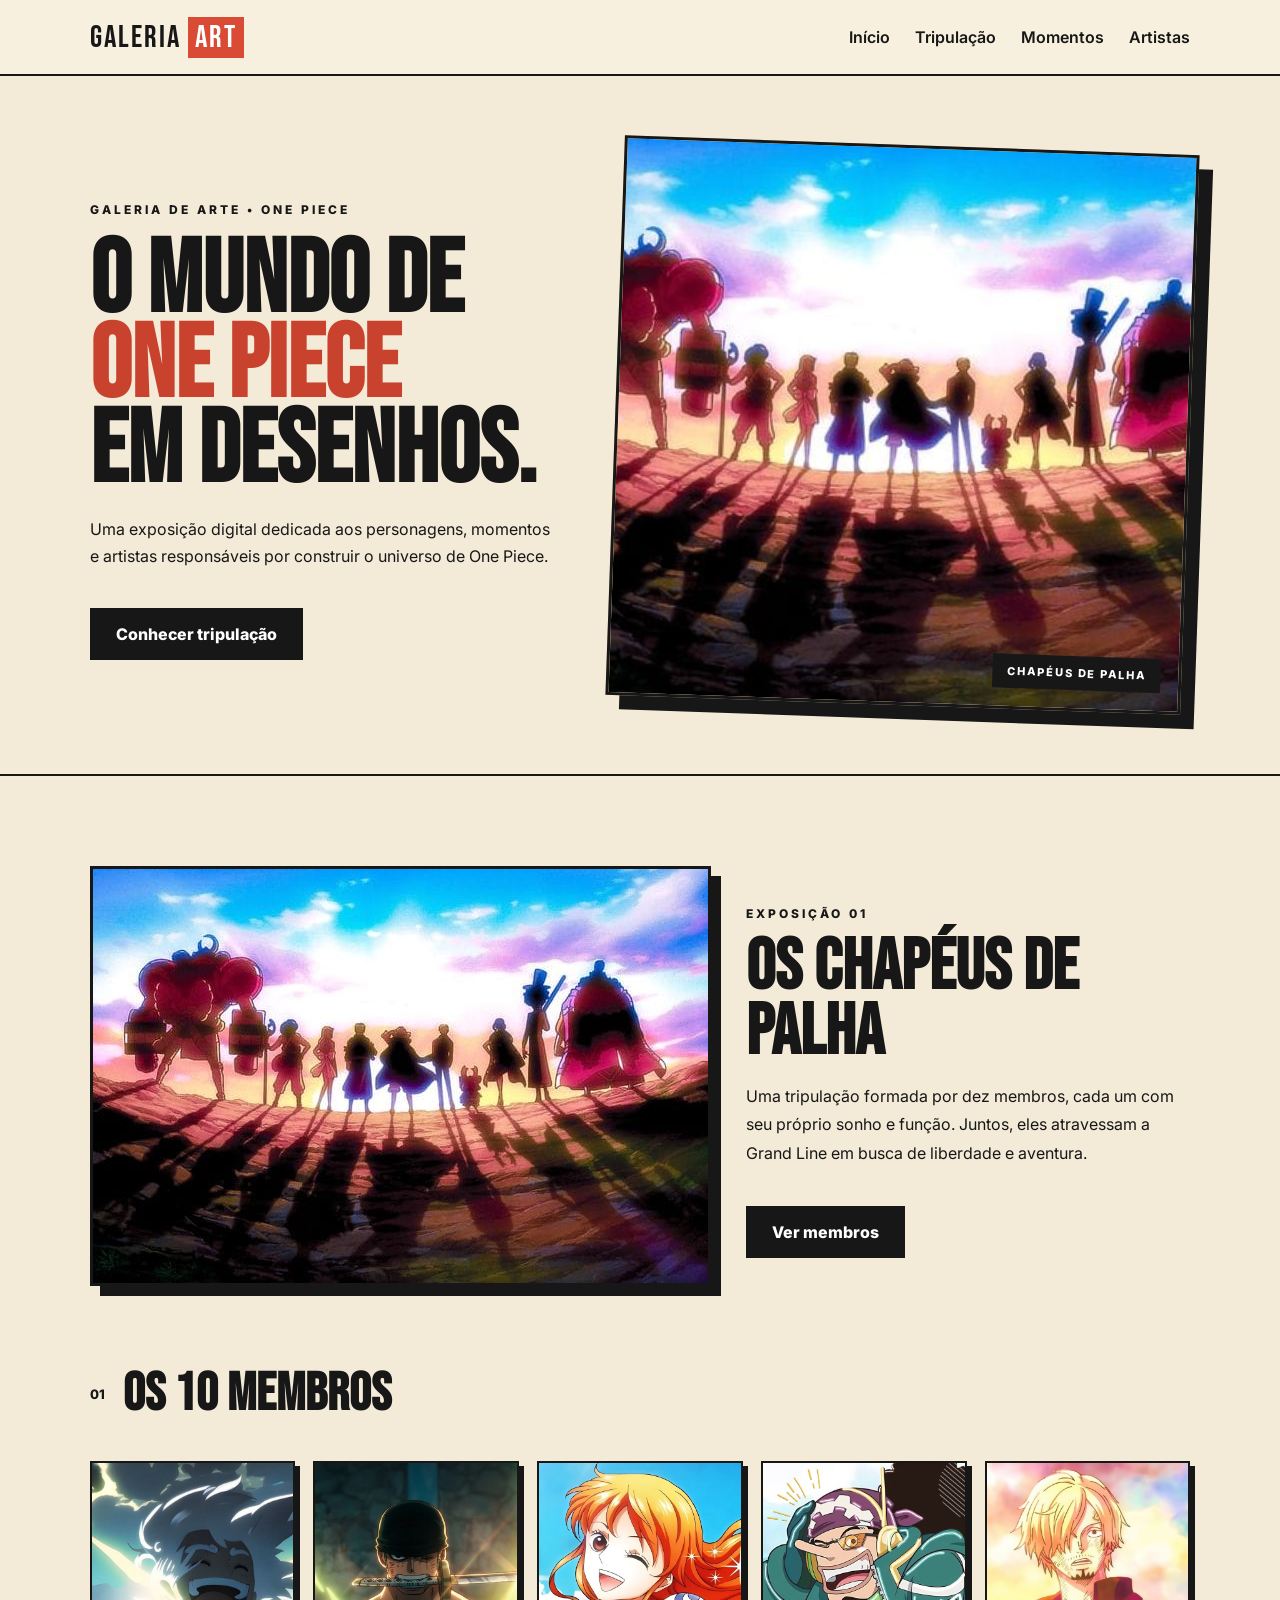
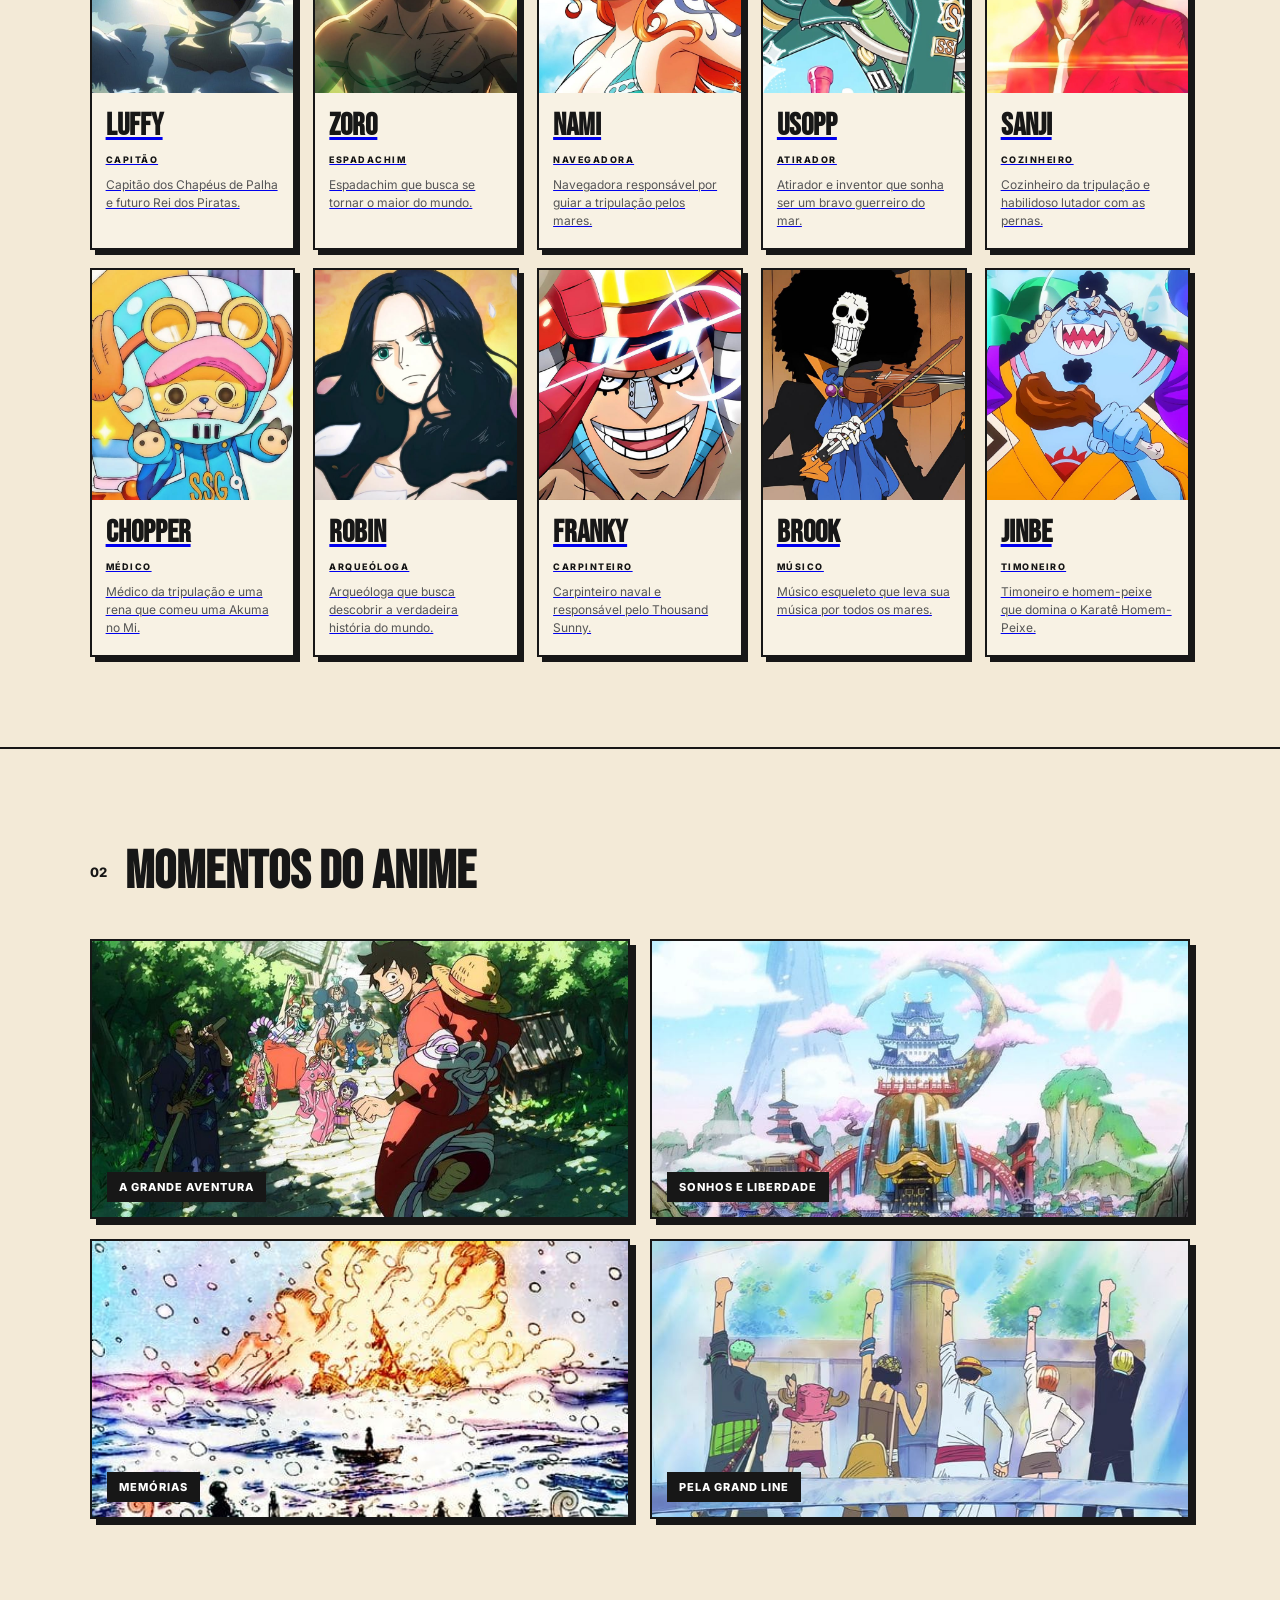
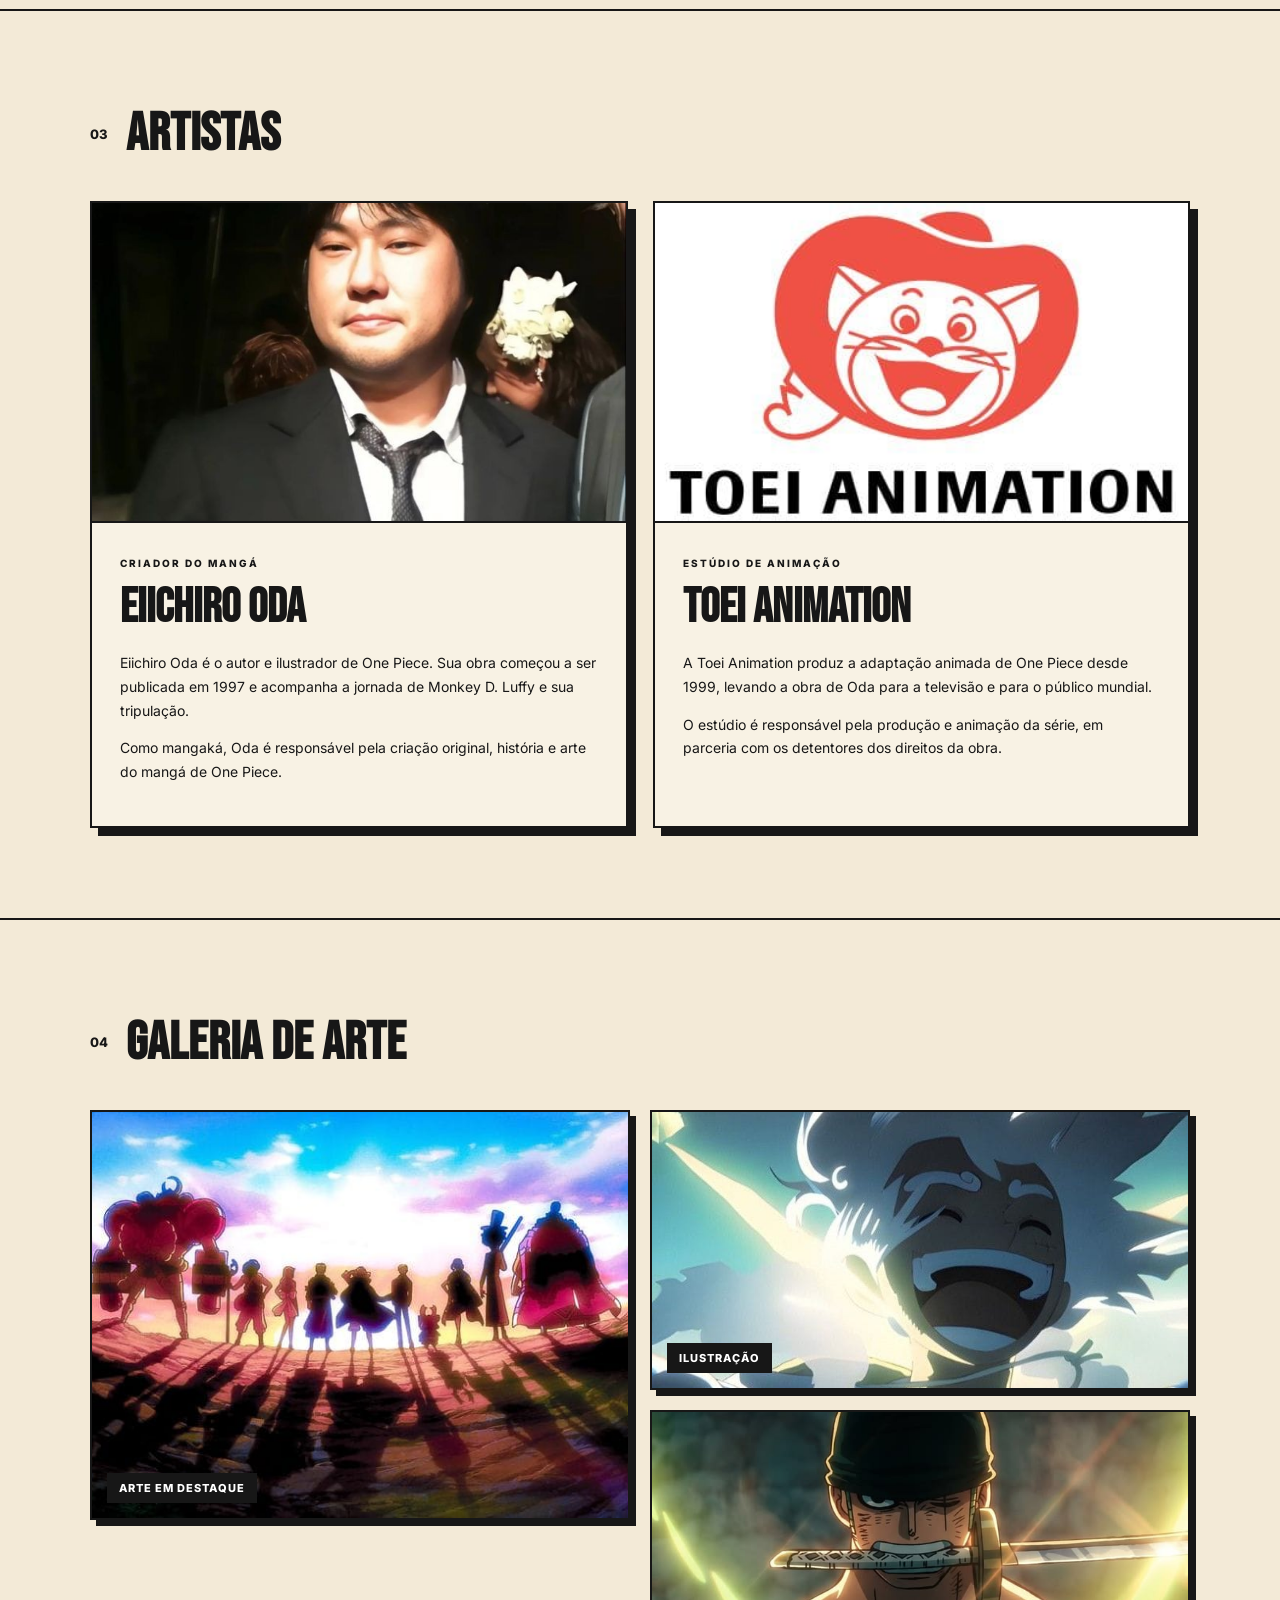
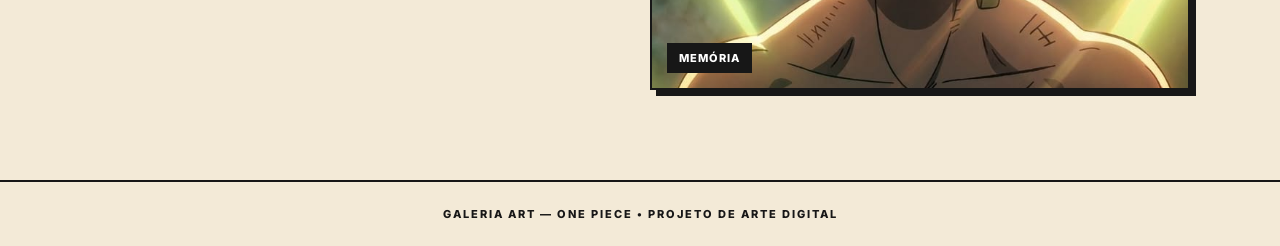
==== commit 8955e5eb: "Linkar imagens locais dos momentos" ====
--- a/index.html
+++ b/index.html
@@ -8,7 +8,7 @@
 <section class="galeria crew-page" id="tripulacao"><div class="crew-header"><div class="crew-cover"><img src="img/Tripulação.jpeg" alt="Tripulação dos Chapéus de Palha"></div><div><p class="tag">EXPOSIÇÃO 01</p><h2>Os Chapéus de Palha</h2><p>Uma tripulação formada por dez membros, cada um com seu próprio sonho e função. Juntos, eles atravessam a Grand Line em busca de liberdade e aventura.</p><a class="botao" href="tripulacao.html">Ver membros</a></div></div>
 <div id="membros"><div class="section-title"><span>01</span><h2>Os 10 membros</h2></div><div class="membros-grid">
 <a class="membro" href="luffy.html"><img src="img/Luffy.jpeg" alt="Luffy"><div class="membro-info"><h3>Luffy</h3><small>CAPITÃO</small><p>Capitão dos Chapéus de Palha e futuro Rei dos Piratas.</p></div></a><a class="membro" href="zoro.html"><img src="img/Zoro.jpeg" alt="Zoro"><div class="membro-info"><h3>Zoro</h3><small>ESPADACHIM</small><p>Espadachim que busca se tornar o maior do mundo.</p></div></a><a class="membro" href="nami.html"><img src="img/Nami.jpeg" alt="Nami"><div class="membro-info"><h3>Nami</h3><small>NAVEGADORA</small><p>Navegadora responsável por guiar a tripulação pelos mares.</p></div></a><a class="membro" href="usopp.html"><img src="img/Usoop.jpeg" alt="Usopp"><div class="membro-info"><h3>Usopp</h3><small>ATIRADOR</small><p>Atirador e inventor que sonha ser um bravo guerreiro do mar.</p></div></a><a class="membro" href="sanji.html"><img src="img/Sanji.jpeg" alt="Sanji"><div class="membro-info"><h3>Sanji</h3><small>COZINHEIRO</small><p>Cozinheiro da tripulação e habilidoso lutador com as pernas.</p></div></a><a class="membro" href="chopper.html"><img src="img/Chopper.jpeg" alt="Chopper"><div class="membro-info"><h3>Chopper</h3><small>MÉDICO</small><p>Médico da tripulação e uma rena que comeu uma Akuma no Mi.</p></div></a><a class="membro" href="robin.html"><img src="img/Robin.jpeg" alt="Robin"><div class="membro-info"><h3>Robin</h3><small>ARQUEÓLOGA</small><p>Arqueóloga que busca descobrir a verdadeira história do mundo.</p></div></a><a class="membro" href="franky.html"><img src="img/Franky.jpeg" alt="Franky"><div class="membro-info"><h3>Franky</h3><small>CARPINTEIRO</small><p>Carpinteiro naval e responsável pelo Thousand Sunny.</p></div></a><a class="membro" href="brook.html"><img src="img/Brook.jpeg" alt="Brook"><div class="membro-info"><h3>Brook</h3><small>MÚSICO</small><p>Músico esqueleto que leva sua música por todos os mares.</p></div></a><a class="membro" href="jinbe.html"><img src="img/Jinbei.jpeg" alt="Jinbe"><div class="membro-info"><h3>Jinbe</h3><small>TIMONEIRO</small><p>Timoneiro e homem-peixe que domina o Karatê Homem-Peixe.</p></div></a></div></div></section>
-<section class="galeria" id="momentos"><div class="section-title"><span>02</span><h2>Momentos do anime</h2></div><div class="momentos-grid"><div class="momento"><img src="img/Tripulação.jpeg" alt="Momento de One Piece"><span>A GRANDE AVENTURA</span></div><div class="momento"><img src="img/Luffy.jpeg" alt="Momento de One Piece"><span>SONHOS E LIBERDADE</span></div><div class="momento"><img src="img/Zoro.jpeg" alt="Momento de One Piece"><span>MEMÓRIAS</span></div><div class="momento"><img src="img/Nami.jpeg" alt="Momento de One Piece"><span>PELA GRAND LINE</span></div></div></section>
+<section class="galeria" id="momentos"><div class="section-title"><span>02</span><h2>Momentos do anime</h2></div><div class="momentos-grid"><div class="momento"><img src="img/momento1.jpeg" alt="Momento 1 de One Piece"><span>A GRANDE AVENTURA</span></div><div class="momento"><img src="img/momento2.jpeg" alt="Momento 2 de One Piece"><span>SONHOS E LIBERDADE</span></div><div class="momento"><img src="img/momento3.jpeg" alt="Momento 3 de One Piece"><span>MEMÓRIAS</span></div><div class="momento"><img src="img/momento4.jpeg" alt="Momento 4 de One Piece"><span>PELA GRAND LINE</span></div></div></section>
 <section class="galeria" id="artistas"><div class="section-title"><span>03</span><h2>Artistas</h2></div><div class="artistas-grid"><article class="artista"><div class="artista-img"><img src="img/Oda.jpeg" alt="Eiichiro Oda"></div><div><small>CRIADOR DO MANGÁ</small><h3>Eiichiro Oda</h3><p>Eiichiro Oda é o autor e ilustrador de One Piece. Sua obra começou a ser publicada em 1997 e acompanha a jornada de Monkey D. Luffy e sua tripulação.</p><p>Como mangaká, Oda é responsável pela criação original, história e arte do mangá de One Piece.</p></div></article><article class="artista"><div class="artista-img"><img src="img/Toei.jpeg" alt="Toei Animation"></div><div><small>ESTÚDIO DE ANIMAÇÃO</small><h3>Toei Animation</h3><p>A Toei Animation produz a adaptação animada de One Piece desde 1999, levando a obra de Oda para a televisão e para o público mundial.</p><p>O estúdio é responsável pela produção e animação da série, em parceria com os detentores dos direitos da obra.</p></div></article></div></section>
 <section class="galeria"><div class="section-title"><span>04</span><h2>Galeria de arte</h2></div><div class="foto-grid"><div class="foto grande"><img src="img/Tripulação.jpeg" alt="Arte de One Piece"><span>ARTE EM DESTAQUE</span></div><div class="foto"><img src="img/Luffy.jpeg" alt="Arte de One Piece"><span>ILUSTRAÇÃO</span></div><div class="foto"><img src="img/Zoro.jpeg" alt="Arte de One Piece"><span>MEMÓRIA</span></div></div></section>
 </main><footer>GALERIA ART — ONE PIECE • PROJETO DE ARTE DIGITAL</footer></body></html>
--- a/style.css
+++ b/style.css
@@ -1,2 +1,2 @@
 @import url('https://fonts.googleapis.com/css2?family=Bebas+Neue&family=Inter:wght@400;600;800&display=swap');
-*{box-sizing:border-box}html{scroll-behavior:smooth}body{margin:0;background:#f3ead7;color:#171717;font-family:Inter,Arial,sans-serif}.topo{height:76px;padding:0 7%;display:flex;align-items:center;justify-content:space-between;border-bottom:2px solid #171717;background:#f7f0df;position:sticky;top:0;z-index:5}.logo{font-family:'Bebas Neue';font-size:31px;letter-spacing:2px}.logo span{background:#d94b35;color:#fff;padding:2px 7px}.topo nav{display:flex;gap:25px}.topo a{color:#171717;text-decoration:none;font-weight:600}.topo a:hover{color:#c9422d}.hero{min-height:700px;padding:65px 7%;display:grid;grid-template-columns:.9fr 1.1fr;gap:55px;align-items:center;border-bottom:2px solid #171717;overflow:hidden;background:#f3ead7}.hero-text{position:relative;z-index:2}.tag{font-size:12px;font-weight:800;letter-spacing:3px}.hero h1{font-family:'Bebas Neue';font-size:clamp(65px,8vw,125px);line-height:.83;margin:22px 0}.hero h1 span{color:#c9422d}.hero-text>p:not(.tag){max-width:520px;line-height:1.7}.botao{display:inline-block;margin-top:22px;padding:14px 24px;background:#171717;color:#fff;text-decoration:none;font-weight:800;border:2px solid #171717}.botao:hover{background:#d94b35;border-color:#d94b35}.hero-art{height:560px;position:relative;border:3px solid #171717;background:#d9c7a3;transform:rotate(2deg);box-shadow:14px 14px 0 #171717;overflow:hidden}.hero-art:after{content:'CHAPÉUS DE PALHA';position:absolute;right:18px;bottom:18px;background:#171717;color:#fff;padding:10px 14px;font-size:11px;font-weight:800;letter-spacing:2px}.hero-art img{width:100%;height:100%;object-fit:cover;display:block;transition:transform .5s ease}.hero-art:hover img{transform:scale(1.04)}.galeria{padding:90px 7%;border-bottom:2px solid #171717}.section-title{display:flex;align-items:center;gap:18px;margin-bottom:35px}.section-title span{font-size:13px;font-weight:800}.section-title h2{font-family:'Bebas Neue';font-size:54px;margin:0}.crew-header{display:grid;grid-template-columns:1.4fr 1fr;gap:35px;align-items:center;margin-bottom:75px}.crew-cover{height:420px;border:3px solid #171717;background:#d9c7a3;overflow:hidden;box-shadow:10px 10px 0 #171717}.crew-cover img{width:100%;height:100%;object-fit:cover}.crew-header h2{font-family:'Bebas Neue';font-size:72px;line-height:.9;margin:15px 0}.crew-header p:not(.tag){line-height:1.8;max-width:520px}.membros-grid{display:grid;grid-template-columns:repeat(5,1fr);gap:18px}.membro{background:#f8f2e4;border:2px solid #171717;padding-bottom:18px;box-shadow:5px 5px 0 #171717;transition:.25s ease;overflow:hidden;cursor:pointer}.membro:hover{transform:translateY(-9px);box-shadow:8px 10px 0 #d94b35}.membro img{width:100%;height:230px;object-fit:cover;display:block;background:#d9c7a3;transition:transform .35s ease;transform-origin:center}.membro:hover img{transform:scale(1.06)}.membro-info{padding:0 14px}.membro h3{font-family:'Bebas Neue';font-size:31px;margin:14px 0 3px}.membro small{font-size:9px;font-weight:800;letter-spacing:1.5px}.membro p{font-size:12px;line-height:1.5;margin:9px 0 0;color:#555}.momentos-grid,.foto-grid{display:grid;grid-template-columns:repeat(2,1fr);gap:20px}.momento,.foto{height:280px;position:relative;border:2px solid #171717;background:#d9c7a3;overflow:hidden;box-shadow:6px 6px 0 #171717}.foto.grande{height:410px;grid-row:span 2}.foto img,.momento img{width:100%;height:100%;object-fit:cover;display:block}.foto span,.momento span{position:absolute;left:15px;bottom:15px;background:#171717;color:#fff;padding:8px 12px;font-size:11px;font-weight:800;letter-spacing:1px}.artistas-grid{display:grid;grid-template-columns:1fr 1fr;gap:25px}.artista{background:#f8f2e4;border:2px solid #171717;box-shadow:8px 8px 0 #171717}.artista-img{height:320px;background:#d9c7a3;border-bottom:2px solid #171717;overflow:hidden}.artista-img img{width:100%;height:100%;object-fit:cover}.artista>div:last-child{padding:28px}.artista small{font-size:10px;font-weight:800;letter-spacing:2px}.artista h3{font-family:'Bebas Neue';font-size:48px;margin:8px 0 15px}.artista p{line-height:1.7;font-size:14px}.sobre{background:#171717;color:#f3ead7}.sobre p{max-width:850px;font-size:20px;line-height:1.8}footer{text-align:center;padding:25px;font-size:11px;font-weight:800;letter-spacing:2px}@media(max-width:1000px){.membros-grid{grid-template-columns:repeat(3,1fr)}}@media(max-width:800px){.topo{padding:0 5%}.topo nav{gap:10px;font-size:10px}.hero{grid-template-columns:1fr;padding:55px 5%;gap:40px}.hero h1{font-size:clamp(62px,16vw,95px)}.hero-art{height:390px;transform:rotate(1deg)}.galeria{padding:65px 5%}.crew-header,.artistas-grid{grid-template-columns:1fr}.crew-header h2{font-size:55px}.membros-grid{grid-template-columns:repeat(2,1fr)}.membro img{height:190px}.membro p{font-size:11px}.momentos-grid,.foto-grid{grid-template-columns:1fr}.foto.grande{height:300px;grid-row:auto}.section-title h2{font-size:42px}}+*{box-sizing:border-box}html{scroll-behavior:smooth}body{margin:0;background:#f3ead7;color:#171717;font-family:Inter,Arial,sans-serif}.topo{height:76px;padding:0 7%;display:flex;align-items:center;justify-content:space-between;border-bottom:2px solid #171717;background:#f7f0df;position:sticky;top:0;z-index:5}.logo{font-family:'Bebas Neue';font-size:31px;letter-spacing:2px}.logo span{background:#d94b35;color:#fff;padding:2px 7px}.topo nav{display:flex;gap:25px}.topo a{color:#171717;text-decoration:none;font-weight:600}.topo a:hover{color:#c9422d}.hero{min-height:700px;padding:65px 7%;display:grid;grid-template-columns:.9fr 1.1fr;gap:55px;align-items:center;border-bottom:2px solid #171717;overflow:hidden;background:#f3ead7}.hero-text{position:relative;z-index:2}.tag{font-size:12px;font-weight:800;letter-spacing:3px}.hero h1{font-family:'Bebas Neue';font-size:clamp(65px,8vw,125px);line-height:.83;margin:22px 0}.hero h1 span{color:#c9422d}.hero-text>p:not(.tag){max-width:520px;line-height:1.7}.botao{display:inline-block;margin-top:22px;padding:14px 24px;background:#171717;color:#fff;text-decoration:none;font-weight:800;border:2px solid #171717}.botao:hover{background:#d94b35;border-color:#d94b35}.hero-art{height:560px;position:relative;border:3px solid #171717;background:#d9c7a3;transform:rotate(2deg);box-shadow:14px 14px 0 #171717;overflow:hidden}.hero-art:after{content:'CHAPÉUS DE PALHA';position:absolute;right:18px;bottom:18px;background:#171717;color:#fff;padding:10px 14px;font-size:11px;font-weight:800;letter-spacing:2px}.hero-art img{width:100%;height:100%;object-fit:cover;display:block;transition:transform .5s ease}.hero-art:hover img{transform:scale(1.04)}.galeria{padding:90px 7%;border-bottom:2px solid #171717}.section-title{display:flex;align-items:center;gap:18px;margin-bottom:35px}.section-title span{font-size:13px;font-weight:800}.section-title h2{font-family:'Bebas Neue';font-size:54px;margin:0}.crew-header{display:grid;grid-template-columns:1.4fr 1fr;gap:35px;align-items:center;margin-bottom:75px}.crew-cover{height:420px;border:3px solid #171717;background:#d9c7a3;overflow:hidden;box-shadow:10px 10px 0 #171717}.crew-cover img{width:100%;height:100%;object-fit:cover}.crew-header h2{font-family:'Bebas Neue';font-size:72px;line-height:.9;margin:15px 0}.crew-header p:not(.tag){line-height:1.8;max-width:520px}.membros-grid{display:grid;grid-template-columns:repeat(5,1fr);gap:18px}.membro{background:#f8f2e4;border:2px solid #171717;padding-bottom:18px;box-shadow:5px 5px 0 #171717;transition:.25s ease;overflow:hidden;cursor:pointer}.membro:hover{transform:translateY(-9px);box-shadow:8px 10px 0 #d94b35}.membro img{width:100%;height:230px;object-fit:cover;display:block;background:#d9c7a3;transition:transform .35s ease;transform-origin:center}.membro:hover img{transform:scale(1.06)}.membro-info{padding:0 14px}.membro h3{font-family:'Bebas Neue';font-size:31px;margin:14px 0 3px;color:#171717}.membro small{font-size:9px;font-weight:800;letter-spacing:1.5px;color:#171717}.membro p{font-size:12px;line-height:1.5;margin:9px 0 0;color:#555}.momentos-grid,.foto-grid{display:grid;grid-template-columns:repeat(2,1fr);gap:20px}.momento,.foto{height:280px;position:relative;border:2px solid #171717;background:#d9c7a3;overflow:hidden;box-shadow:6px 6px 0 #171717}.foto.grande{height:410px;grid-row:span 2}.foto img,.momento img{width:100%;height:100%;object-fit:cover;display:block}.foto span,.momento span{position:absolute;left:15px;bottom:15px;background:#171717;color:#fff;padding:8px 12px;font-size:11px;font-weight:800;letter-spacing:1px}.artistas-grid{display:grid;grid-template-columns:1fr 1fr;gap:25px}.artista{background:#f8f2e4;border:2px solid #171717;box-shadow:8px 8px 0 #171717}.artista-img{height:320px;background:#d9c7a3;border-bottom:2px solid #171717;overflow:hidden}.artista-img img{width:100%;height:100%;object-fit:cover}.artista>div:last-child{padding:28px}.artista small{font-size:10px;font-weight:800;letter-spacing:2px}.artista h3{font-family:'Bebas Neue';font-size:48px;margin:8px 0 15px}.artista p{line-height:1.7;font-size:14px}.sobre{background:#171717;color:#f3ead7}.sobre p{max-width:850px;font-size:20px;line-height:1.8}footer{text-align:center;padding:25px;font-size:11px;font-weight:800;letter-spacing:2px}@media(max-width:1000px){.membros-grid{grid-template-columns:repeat(3,1fr)}}@media(max-width:800px){.topo{padding:0 5%}.topo nav{gap:10px;font-size:10px}.hero{grid-template-columns:1fr;padding:55px 5%;gap:40px}.hero h1{font-size:clamp(62px,16vw,95px)}.hero-art{height:390px;transform:rotate(1deg)}.galeria{padding:65px 5%}.crew-header,.artistas-grid{grid-template-columns:1fr}.crew-header h2{font-size:55px}.membros-grid{grid-template-columns:repeat(2,1fr)}.membro img{height:190px}.membro p{font-size:11px}.momentos-grid,.foto-grid{grid-template-columns:1fr}.foto.grande{height:300px;grid-row:auto}.section-title h2{font-size:42px}}
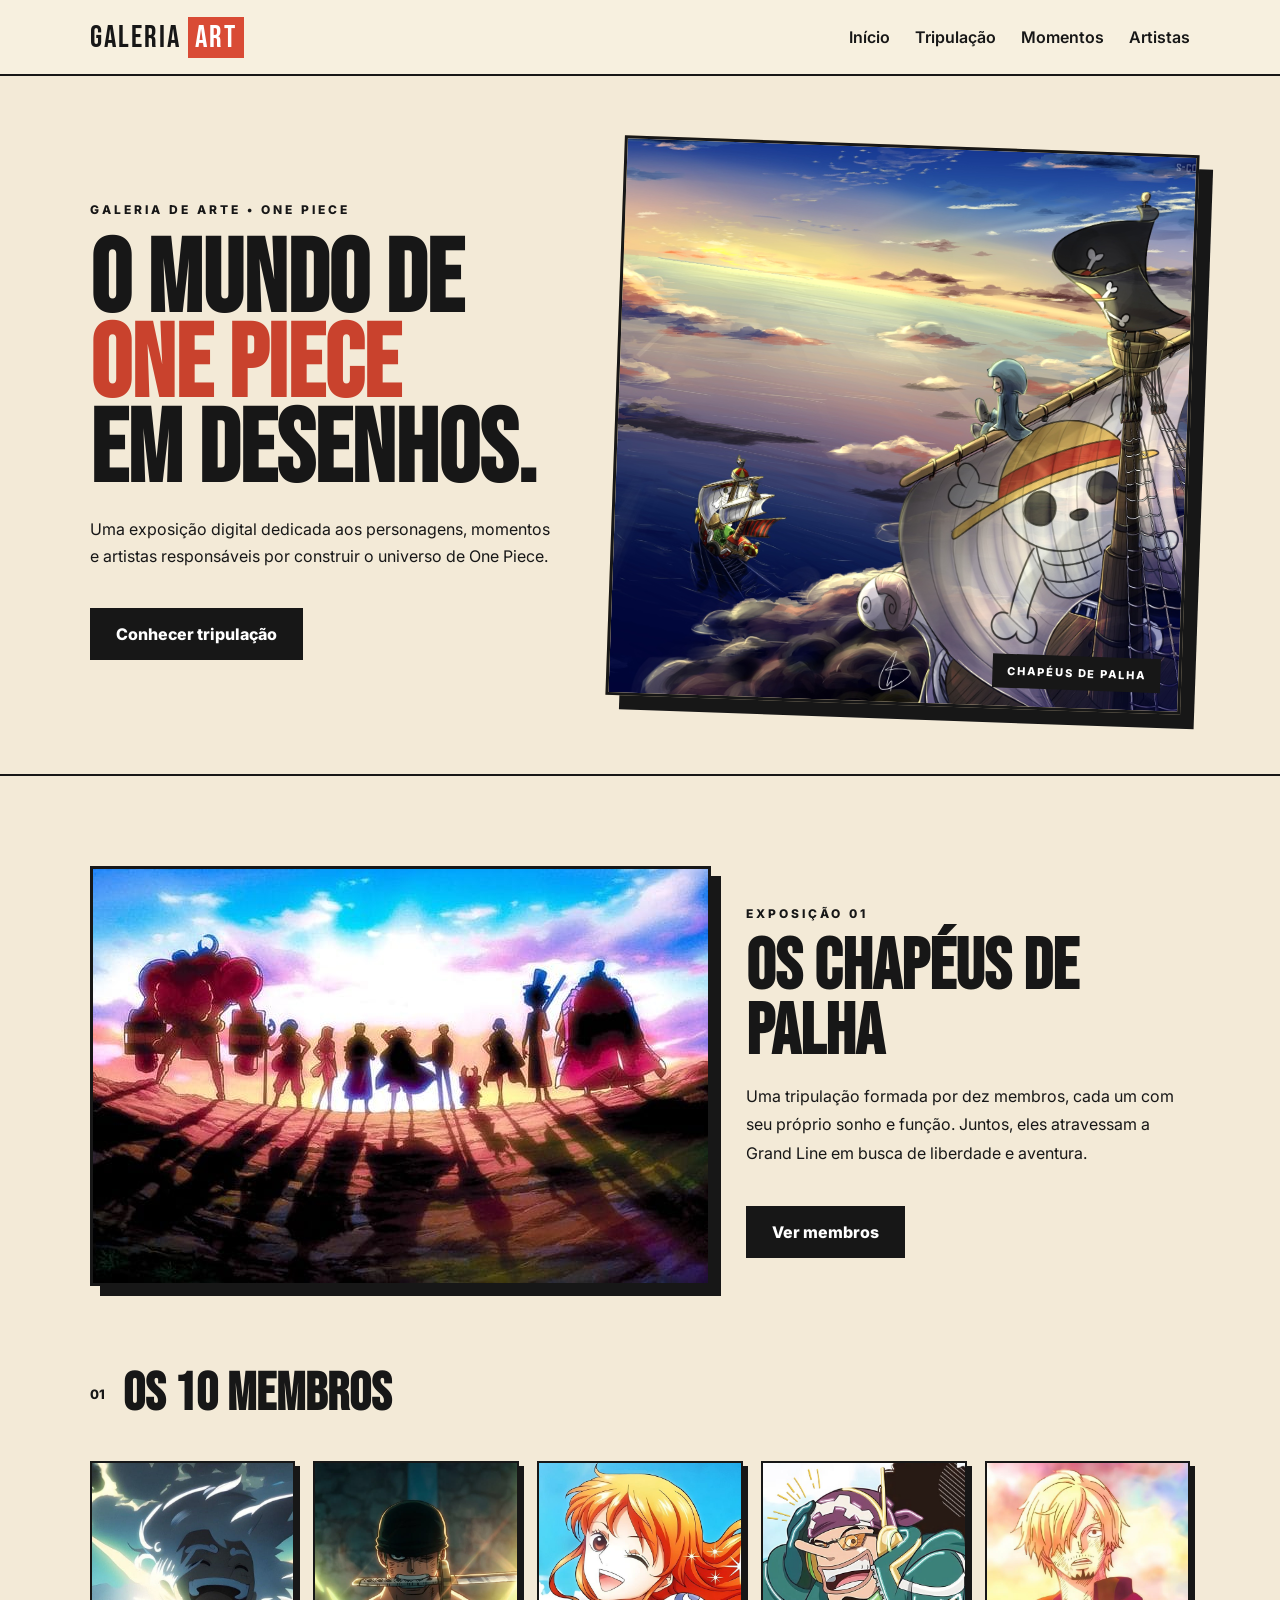
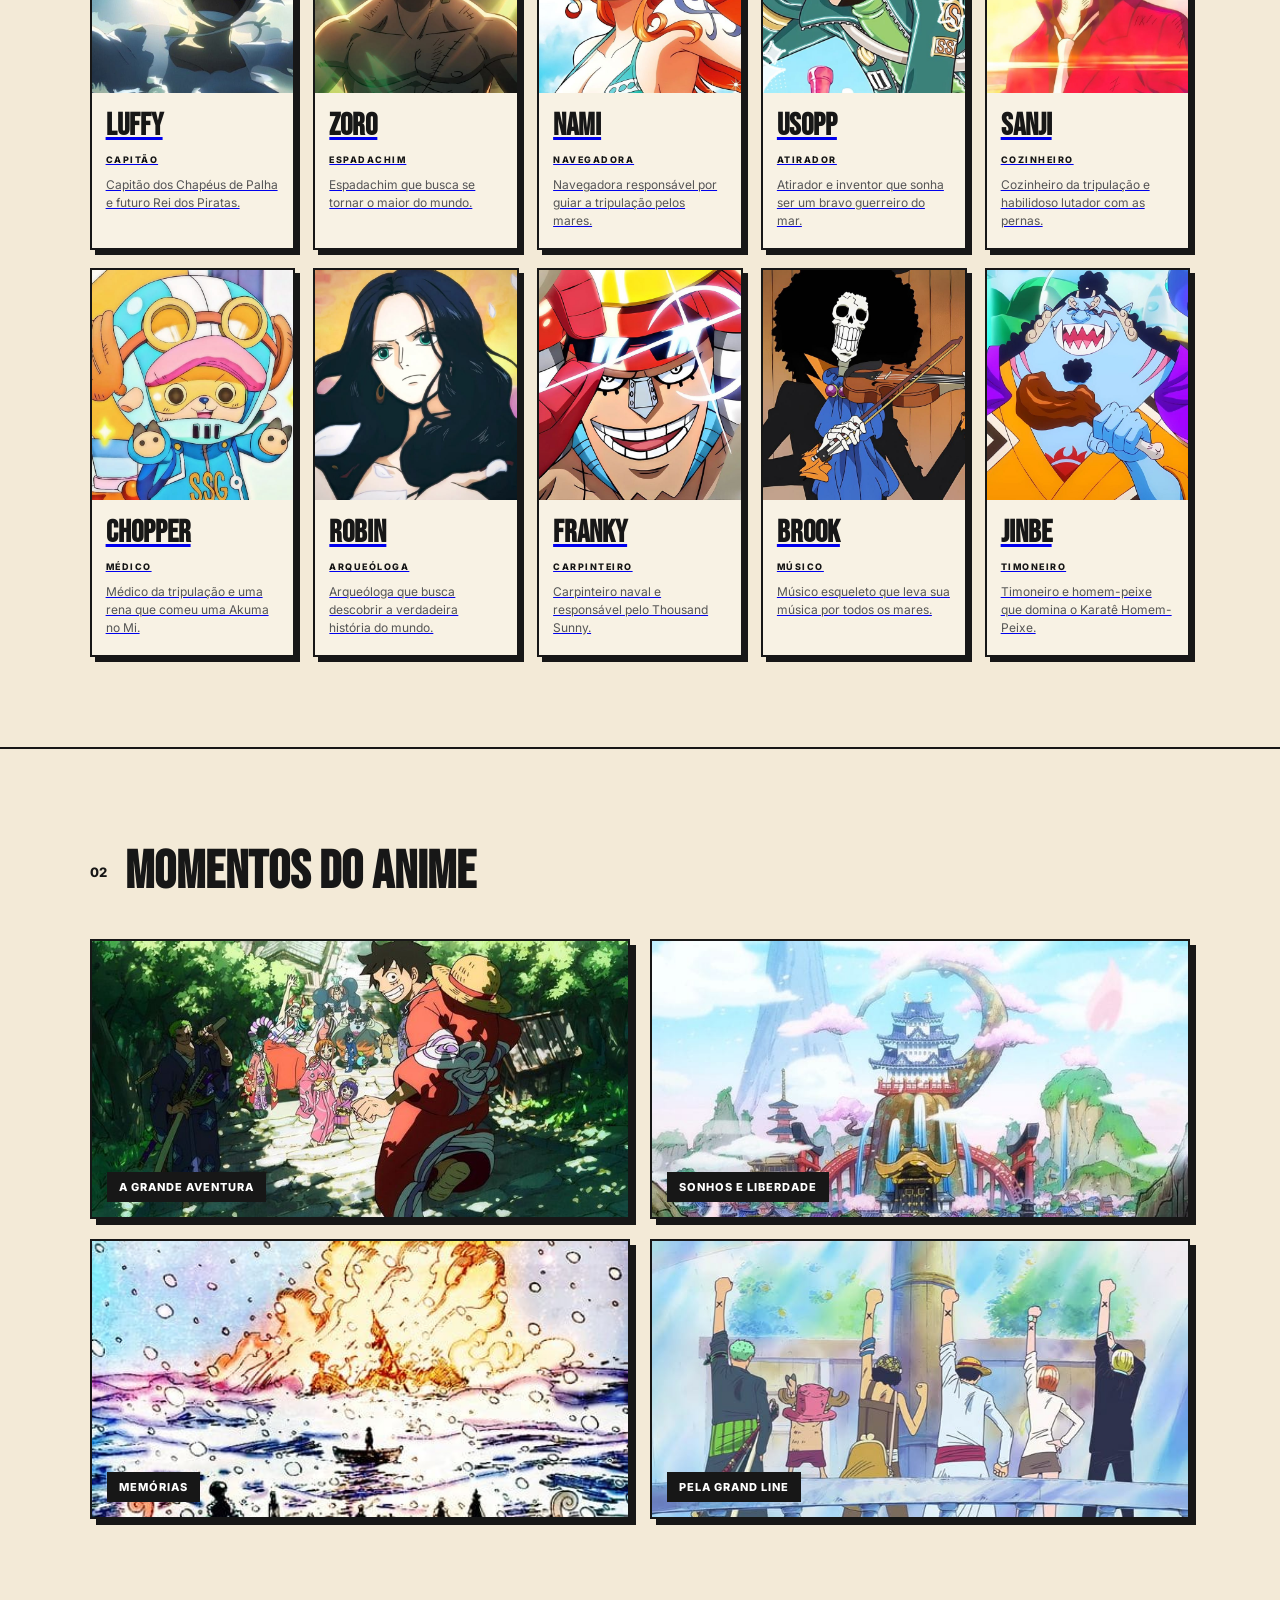
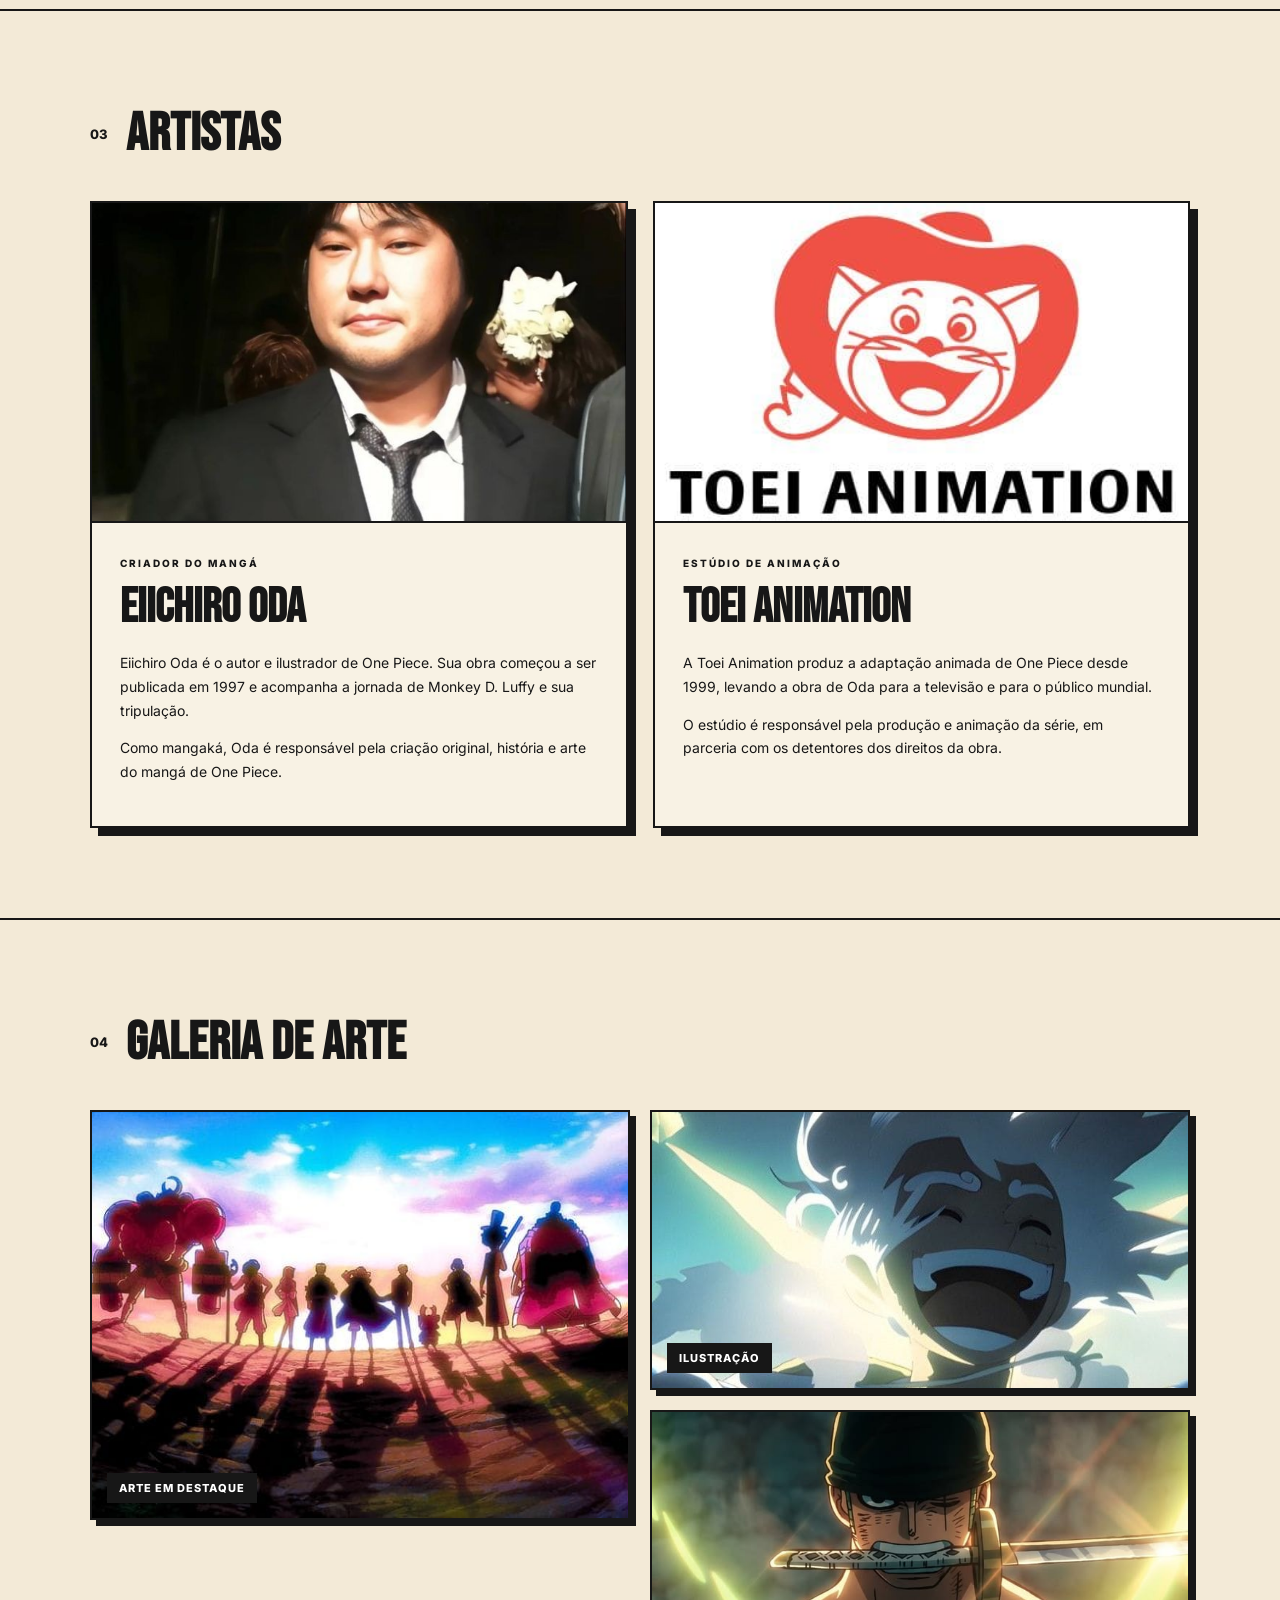
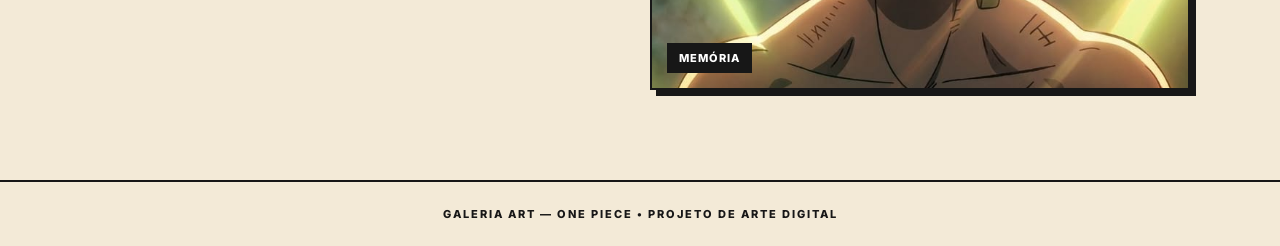
==== commit 06e4e78a: "Atualiza projeto" ====
--- a/index.html
+++ b/index.html
@@ -4,7 +4,7 @@
 <body>
 <header class="topo"><div class="logo">GALERIA <span>ART</span></div><nav><a href="#inicio">Início</a><a href="tripulacao.html">Tripulação</a><a href="#momentos">Momentos</a><a href="#artistas">Artistas</a></nav></header>
 <main>
-<section class="hero" id="inicio"><div class="hero-text"><p class="tag">GALERIA DE ARTE • ONE PIECE</p><h1>O mundo de<br><span>One Piece</span><br>em desenhos.</h1><p>Uma exposição digital dedicada aos personagens, momentos e artistas responsáveis por construir o universo de One Piece.</p><a class="botao" href="tripulacao.html">Conhecer tripulação</a></div><div class="hero-art"><img src="img/Tripulação.jpeg" alt="Tripulação dos Chapéus de Palha"><div class="hero-label">CHAPÉUS DE PALHA</div></div></section>
+<section class="hero" id="inicio"><div class="hero-text"><p class="tag">GALERIA DE ARTE • ONE PIECE</p><h1>O mundo de<br><span>One Piece</span><br>em desenhos.</h1><p>Uma exposição digital dedicada aos personagens, momentos e artistas responsáveis por construir o universo de One Piece.</p><a class="botao" href="tripulacao.html">Conhecer tripulação</a></div><div class="hero-art"><img src="img/banner.jpg" alt="Tripulação dos Chapéus de Palha"><div class="hero-label">CHAPÉUS DE PALHA</div></div></section>
 <section class="galeria crew-page" id="tripulacao"><div class="crew-header"><div class="crew-cover"><img src="img/Tripulação.jpeg" alt="Tripulação dos Chapéus de Palha"></div><div><p class="tag">EXPOSIÇÃO 01</p><h2>Os Chapéus de Palha</h2><p>Uma tripulação formada por dez membros, cada um com seu próprio sonho e função. Juntos, eles atravessam a Grand Line em busca de liberdade e aventura.</p><a class="botao" href="tripulacao.html">Ver membros</a></div></div>
 <div id="membros"><div class="section-title"><span>01</span><h2>Os 10 membros</h2></div><div class="membros-grid">
 <a class="membro" href="luffy.html"><img src="img/Luffy.jpeg" alt="Luffy"><div class="membro-info"><h3>Luffy</h3><small>CAPITÃO</small><p>Capitão dos Chapéus de Palha e futuro Rei dos Piratas.</p></div></a><a class="membro" href="zoro.html"><img src="img/Zoro.jpeg" alt="Zoro"><div class="membro-info"><h3>Zoro</h3><small>ESPADACHIM</small><p>Espadachim que busca se tornar o maior do mundo.</p></div></a><a class="membro" href="nami.html"><img src="img/Nami.jpeg" alt="Nami"><div class="membro-info"><h3>Nami</h3><small>NAVEGADORA</small><p>Navegadora responsável por guiar a tripulação pelos mares.</p></div></a><a class="membro" href="usopp.html"><img src="img/Usoop.jpeg" alt="Usopp"><div class="membro-info"><h3>Usopp</h3><small>ATIRADOR</small><p>Atirador e inventor que sonha ser um bravo guerreiro do mar.</p></div></a><a class="membro" href="sanji.html"><img src="img/Sanji.jpeg" alt="Sanji"><div class="membro-info"><h3>Sanji</h3><small>COZINHEIRO</small><p>Cozinheiro da tripulação e habilidoso lutador com as pernas.</p></div></a><a class="membro" href="chopper.html"><img src="img/Chopper.jpeg" alt="Chopper"><div class="membro-info"><h3>Chopper</h3><small>MÉDICO</small><p>Médico da tripulação e uma rena que comeu uma Akuma no Mi.</p></div></a><a class="membro" href="robin.html"><img src="img/Robin.jpeg" alt="Robin"><div class="membro-info"><h3>Robin</h3><small>ARQUEÓLOGA</small><p>Arqueóloga que busca descobrir a verdadeira história do mundo.</p></div></a><a class="membro" href="franky.html"><img src="img/Franky.jpeg" alt="Franky"><div class="membro-info"><h3>Franky</h3><small>CARPINTEIRO</small><p>Carpinteiro naval e responsável pelo Thousand Sunny.</p></div></a><a class="membro" href="brook.html"><img src="img/Brook.jpeg" alt="Brook"><div class="membro-info"><h3>Brook</h3><small>MÚSICO</small><p>Músico esqueleto que leva sua música por todos os mares.</p></div></a><a class="membro" href="jinbe.html"><img src="img/Jinbei.jpeg" alt="Jinbe"><div class="membro-info"><h3>Jinbe</h3><small>TIMONEIRO</small><p>Timoneiro e homem-peixe que domina o Karatê Homem-Peixe.</p></div></a></div></div></section>
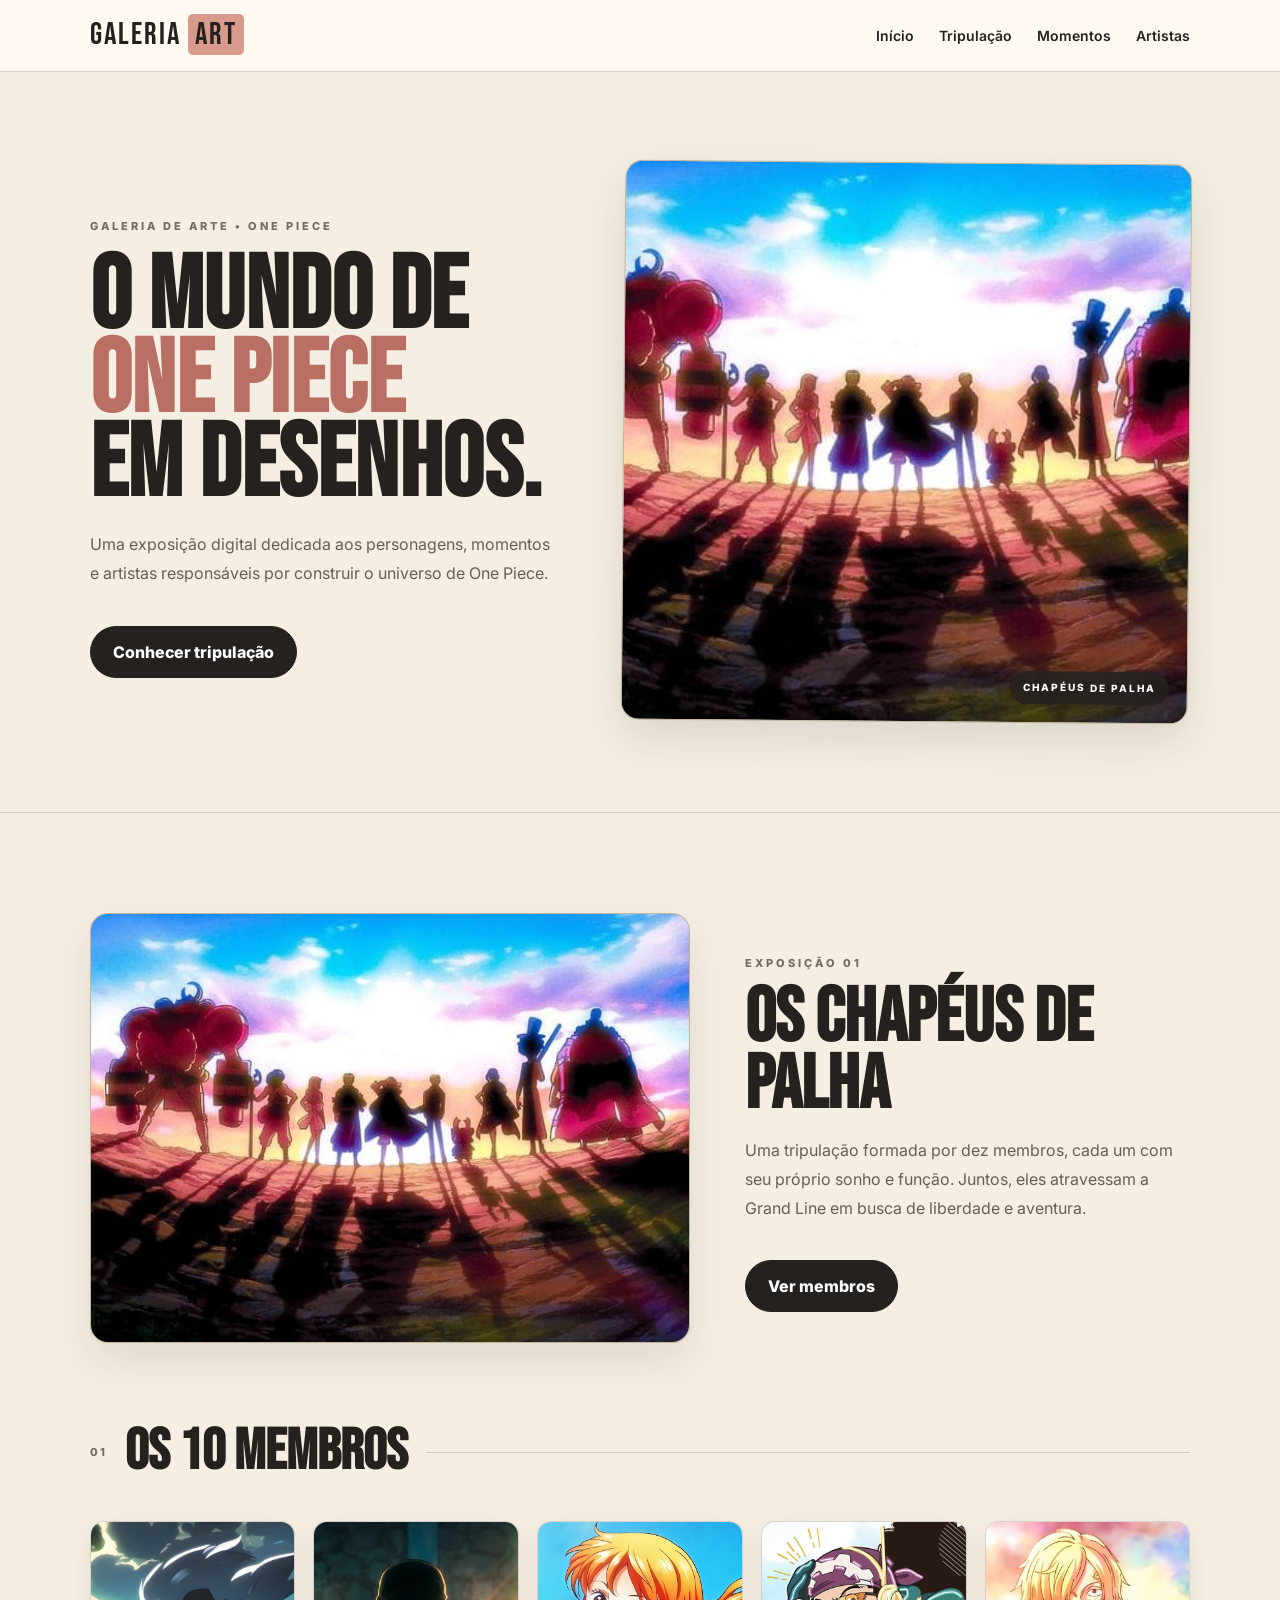
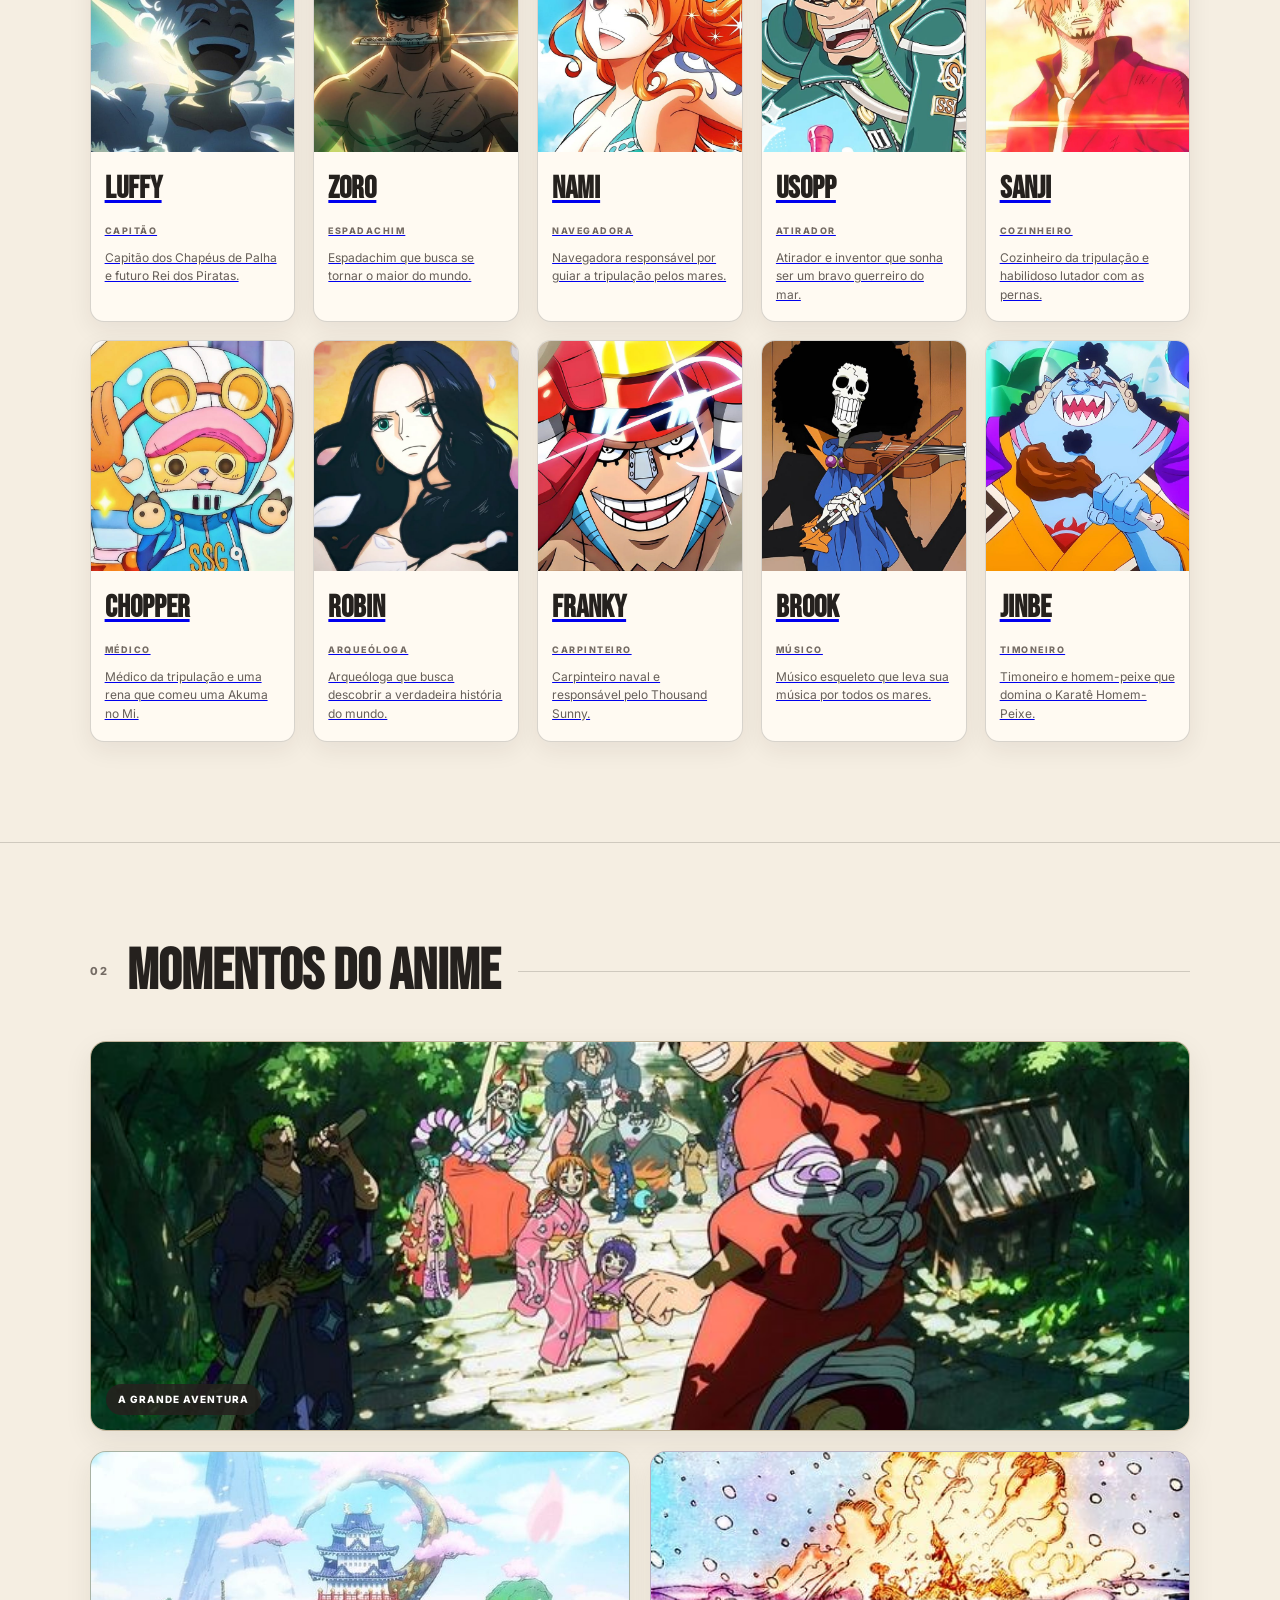
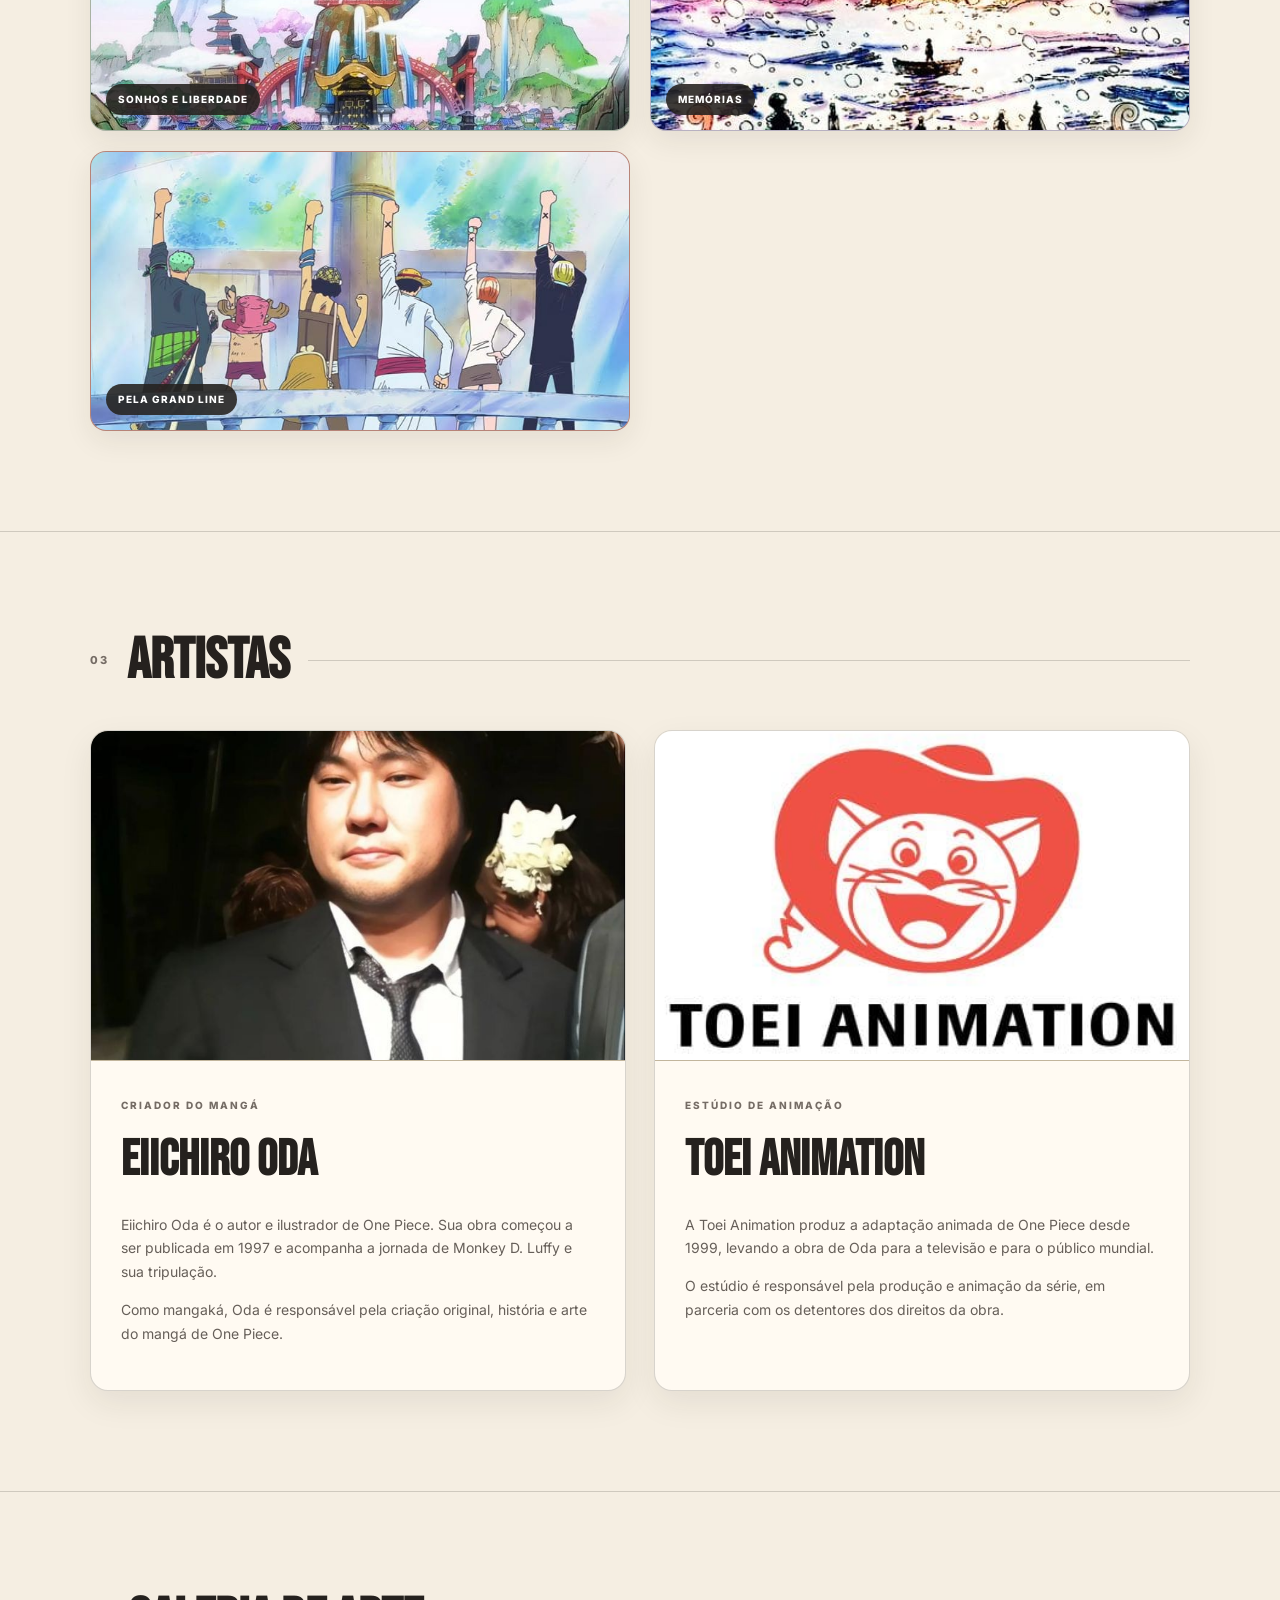
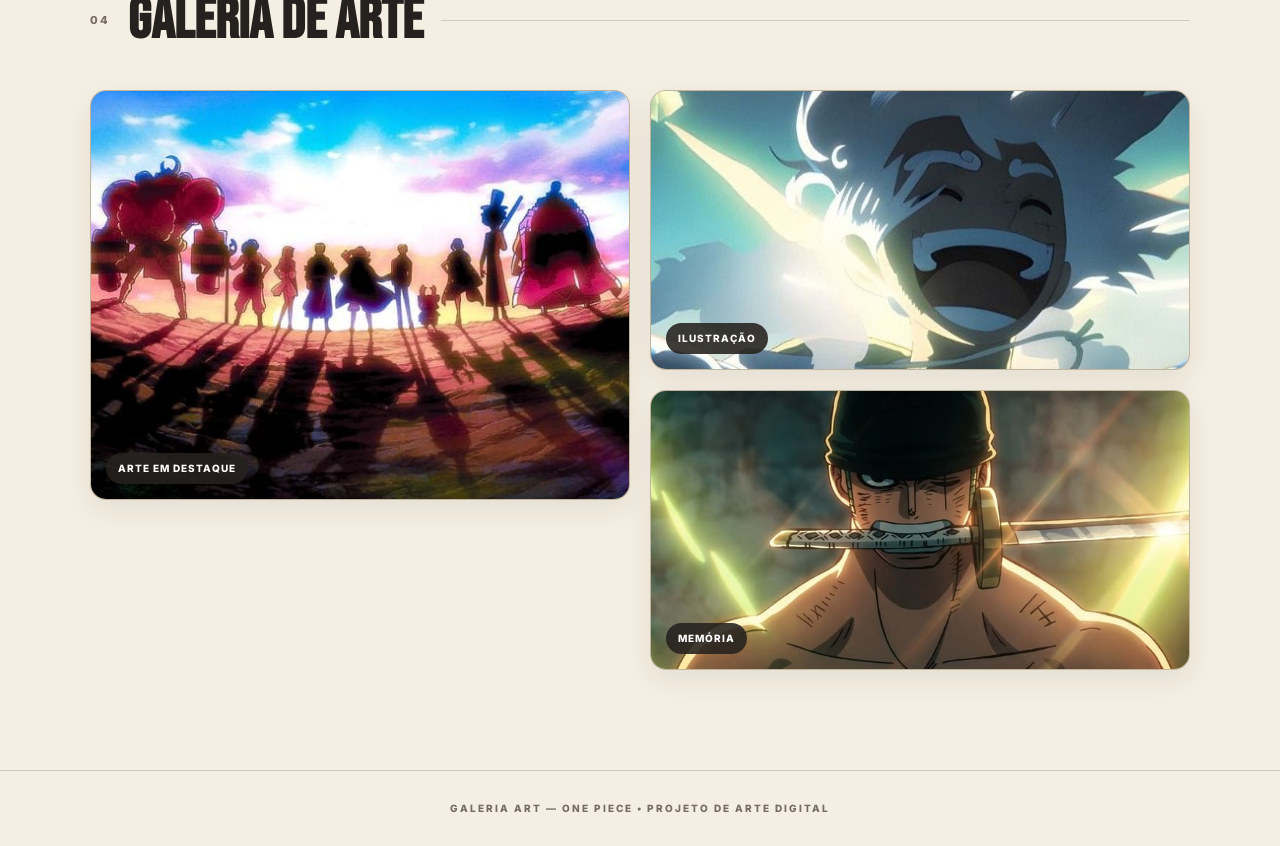
==== commit d57cab80: "Ajusta imagem principal do banner" ====
--- a/index.html
+++ b/index.html
@@ -4,7 +4,7 @@
 <body>
 <header class="topo"><div class="logo">GALERIA <span>ART</span></div><nav><a href="#inicio">Início</a><a href="tripulacao.html">Tripulação</a><a href="#momentos">Momentos</a><a href="#artistas">Artistas</a></nav></header>
 <main>
-<section class="hero" id="inicio"><div class="hero-text"><p class="tag">GALERIA DE ARTE • ONE PIECE</p><h1>O mundo de<br><span>One Piece</span><br>em desenhos.</h1><p>Uma exposição digital dedicada aos personagens, momentos e artistas responsáveis por construir o universo de One Piece.</p><a class="botao" href="tripulacao.html">Conhecer tripulação</a></div><div class="hero-art"><img src="img/banner.jpg" alt="Tripulação dos Chapéus de Palha"><div class="hero-label">CHAPÉUS DE PALHA</div></div></section>
+<section class="hero" id="inicio"><div class="hero-text"><p class="tag">GALERIA DE ARTE • ONE PIECE</p><h1>O mundo de<br><span>One Piece</span><br>em desenhos.</h1><p>Uma exposição digital dedicada aos personagens, momentos e artistas responsáveis por construir o universo de One Piece.</p><a class="botao" href="tripulacao.html">Conhecer tripulação</a></div><div class="hero-art"><img src="img/Tripulação.jpeg" alt="Tripulação dos Chapéus de Palha"><div class="hero-label">CHAPÉUS DE PALHA</div></div></section>
 <section class="galeria crew-page" id="tripulacao"><div class="crew-header"><div class="crew-cover"><img src="img/Tripulação.jpeg" alt="Tripulação dos Chapéus de Palha"></div><div><p class="tag">EXPOSIÇÃO 01</p><h2>Os Chapéus de Palha</h2><p>Uma tripulação formada por dez membros, cada um com seu próprio sonho e função. Juntos, eles atravessam a Grand Line em busca de liberdade e aventura.</p><a class="botao" href="tripulacao.html">Ver membros</a></div></div>
 <div id="membros"><div class="section-title"><span>01</span><h2>Os 10 membros</h2></div><div class="membros-grid">
 <a class="membro" href="luffy.html"><img src="img/Luffy.jpeg" alt="Luffy"><div class="membro-info"><h3>Luffy</h3><small>CAPITÃO</small><p>Capitão dos Chapéus de Palha e futuro Rei dos Piratas.</p></div></a><a class="membro" href="zoro.html"><img src="img/Zoro.jpeg" alt="Zoro"><div class="membro-info"><h3>Zoro</h3><small>ESPADACHIM</small><p>Espadachim que busca se tornar o maior do mundo.</p></div></a><a class="membro" href="nami.html"><img src="img/Nami.jpeg" alt="Nami"><div class="membro-info"><h3>Nami</h3><small>NAVEGADORA</small><p>Navegadora responsável por guiar a tripulação pelos mares.</p></div></a><a class="membro" href="usopp.html"><img src="img/Usoop.jpeg" alt="Usopp"><div class="membro-info"><h3>Usopp</h3><small>ATIRADOR</small><p>Atirador e inventor que sonha ser um bravo guerreiro do mar.</p></div></a><a class="membro" href="sanji.html"><img src="img/Sanji.jpeg" alt="Sanji"><div class="membro-info"><h3>Sanji</h3><small>COZINHEIRO</small><p>Cozinheiro da tripulação e habilidoso lutador com as pernas.</p></div></a><a class="membro" href="chopper.html"><img src="img/Chopper.jpeg" alt="Chopper"><div class="membro-info"><h3>Chopper</h3><small>MÉDICO</small><p>Médico da tripulação e uma rena que comeu uma Akuma no Mi.</p></div></a><a class="membro" href="robin.html"><img src="img/Robin.jpeg" alt="Robin"><div class="membro-info"><h3>Robin</h3><small>ARQUEÓLOGA</small><p>Arqueóloga que busca descobrir a verdadeira história do mundo.</p></div></a><a class="membro" href="franky.html"><img src="img/Franky.jpeg" alt="Franky"><div class="membro-info"><h3>Franky</h3><small>CARPINTEIRO</small><p>Carpinteiro naval e responsável pelo Thousand Sunny.</p></div></a><a class="membro" href="brook.html"><img src="img/Brook.jpeg" alt="Brook"><div class="membro-info"><h3>Brook</h3><small>MÚSICO</small><p>Músico esqueleto que leva sua música por todos os mares.</p></div></a><a class="membro" href="jinbe.html"><img src="img/Jinbei.jpeg" alt="Jinbe"><div class="membro-info"><h3>Jinbe</h3><small>TIMONEIRO</small><p>Timoneiro e homem-peixe que domina o Karatê Homem-Peixe.</p></div></a></div></div></section>
--- a/style.css
+++ b/style.css
@@ -1,2 +1,25 @@
 @import url('https://fonts.googleapis.com/css2?family=Bebas+Neue&family=Inter:wght@400;600;800&display=swap');
-*{box-sizing:border-box}html{scroll-behavior:smooth}body{margin:0;background:#f3ead7;color:#171717;font-family:Inter,Arial,sans-serif}.topo{height:76px;padding:0 7%;display:flex;align-items:center;justify-content:space-between;border-bottom:2px solid #171717;background:#f7f0df;position:sticky;top:0;z-index:5}.logo{font-family:'Bebas Neue';font-size:31px;letter-spacing:2px}.logo span{background:#d94b35;color:#fff;padding:2px 7px}.topo nav{display:flex;gap:25px}.topo a{color:#171717;text-decoration:none;font-weight:600}.topo a:hover{color:#c9422d}.hero{min-height:700px;padding:65px 7%;display:grid;grid-template-columns:.9fr 1.1fr;gap:55px;align-items:center;border-bottom:2px solid #171717;overflow:hidden;background:#f3ead7}.hero-text{position:relative;z-index:2}.tag{font-size:12px;font-weight:800;letter-spacing:3px}.hero h1{font-family:'Bebas Neue';font-size:clamp(65px,8vw,125px);line-height:.83;margin:22px 0}.hero h1 span{color:#c9422d}.hero-text>p:not(.tag){max-width:520px;line-height:1.7}.botao{display:inline-block;margin-top:22px;padding:14px 24px;background:#171717;color:#fff;text-decoration:none;font-weight:800;border:2px solid #171717}.botao:hover{background:#d94b35;border-color:#d94b35}.hero-art{height:560px;position:relative;border:3px solid #171717;background:#d9c7a3;transform:rotate(2deg);box-shadow:14px 14px 0 #171717;overflow:hidden}.hero-art:after{content:'CHAPÉUS DE PALHA';position:absolute;right:18px;bottom:18px;background:#171717;color:#fff;padding:10px 14px;font-size:11px;font-weight:800;letter-spacing:2px}.hero-art img{width:100%;height:100%;object-fit:cover;display:block;transition:transform .5s ease}.hero-art:hover img{transform:scale(1.04)}.galeria{padding:90px 7%;border-bottom:2px solid #171717}.section-title{display:flex;align-items:center;gap:18px;margin-bottom:35px}.section-title span{font-size:13px;font-weight:800}.section-title h2{font-family:'Bebas Neue';font-size:54px;margin:0}.crew-header{display:grid;grid-template-columns:1.4fr 1fr;gap:35px;align-items:center;margin-bottom:75px}.crew-cover{height:420px;border:3px solid #171717;background:#d9c7a3;overflow:hidden;box-shadow:10px 10px 0 #171717}.crew-cover img{width:100%;height:100%;object-fit:cover}.crew-header h2{font-family:'Bebas Neue';font-size:72px;line-height:.9;margin:15px 0}.crew-header p:not(.tag){line-height:1.8;max-width:520px}.membros-grid{display:grid;grid-template-columns:repeat(5,1fr);gap:18px}.membro{background:#f8f2e4;border:2px solid #171717;padding-bottom:18px;box-shadow:5px 5px 0 #171717;transition:.25s ease;overflow:hidden;cursor:pointer}.membro:hover{transform:translateY(-9px);box-shadow:8px 10px 0 #d94b35}.membro img{width:100%;height:230px;object-fit:cover;display:block;background:#d9c7a3;transition:transform .35s ease;transform-origin:center}.membro:hover img{transform:scale(1.06)}.membro-info{padding:0 14px}.membro h3{font-family:'Bebas Neue';font-size:31px;margin:14px 0 3px;color:#171717}.membro small{font-size:9px;font-weight:800;letter-spacing:1.5px;color:#171717}.membro p{font-size:12px;line-height:1.5;margin:9px 0 0;color:#555}.momentos-grid,.foto-grid{display:grid;grid-template-columns:repeat(2,1fr);gap:20px}.momento,.foto{height:280px;position:relative;border:2px solid #171717;background:#d9c7a3;overflow:hidden;box-shadow:6px 6px 0 #171717}.foto.grande{height:410px;grid-row:span 2}.foto img,.momento img{width:100%;height:100%;object-fit:cover;display:block}.foto span,.momento span{position:absolute;left:15px;bottom:15px;background:#171717;color:#fff;padding:8px 12px;font-size:11px;font-weight:800;letter-spacing:1px}.artistas-grid{display:grid;grid-template-columns:1fr 1fr;gap:25px}.artista{background:#f8f2e4;border:2px solid #171717;box-shadow:8px 8px 0 #171717}.artista-img{height:320px;background:#d9c7a3;border-bottom:2px solid #171717;overflow:hidden}.artista-img img{width:100%;height:100%;object-fit:cover}.artista>div:last-child{padding:28px}.artista small{font-size:10px;font-weight:800;letter-spacing:2px}.artista h3{font-family:'Bebas Neue';font-size:48px;margin:8px 0 15px}.artista p{line-height:1.7;font-size:14px}.sobre{background:#171717;color:#f3ead7}.sobre p{max-width:850px;font-size:20px;line-height:1.8}footer{text-align:center;padding:25px;font-size:11px;font-weight:800;letter-spacing:2px}@media(max-width:1000px){.membros-grid{grid-template-columns:repeat(3,1fr)}}@media(max-width:800px){.topo{padding:0 5%}.topo nav{gap:10px;font-size:10px}.hero{grid-template-columns:1fr;padding:55px 5%;gap:40px}.hero h1{font-size:clamp(62px,16vw,95px)}.hero-art{height:390px;transform:rotate(1deg)}.galeria{padding:65px 5%}.crew-header,.artistas-grid{grid-template-columns:1fr}.crew-header h2{font-size:55px}.membros-grid{grid-template-columns:repeat(2,1fr)}.membro img{height:190px}.membro p{font-size:11px}.momentos-grid,.foto-grid{grid-template-columns:1fr}.foto.grande{height:300px;grid-row:auto}.section-title h2{font-size:42px}}+
+:root{--bg:#f5eee2;--surface:#fffaf2;--ink:#25211e;--muted:#665f59;--coral:#d89a8c;--sage:#c5d2c0;--lavender:#d9d0e5;--sand:#e5d5b8;--line:rgba(37,33,30,.18)}
+*{box-sizing:border-box}
+html{scroll-behavior:smooth}
+body{margin:0;background:var(--bg);color:var(--ink);font-family:Inter,Arial,sans-serif;line-height:1.5}
+img{max-width:100%}
+a{transition:color .2s ease,background .2s ease,border-color .2s ease,transform .2s ease}
+.topo{min-height:72px;padding:0 7%;display:flex;align-items:center;justify-content:space-between;gap:25px;border-bottom:1px solid var(--line);background:rgba(255,250,242,.92);backdrop-filter:blur(12px);position:sticky;top:0;z-index:10}
+.logo{font-family:'Bebas Neue';font-size:31px;letter-spacing:2px;white-space:nowrap}.logo span{background:var(--coral);color:var(--ink);padding:2px 7px;border-radius:5px}
+.topo nav{display:flex;gap:25px;align-items:center;overflow-x:auto;white-space:nowrap;scrollbar-width:none}.topo nav::-webkit-scrollbar{display:none}.topo a{color:var(--ink);text-decoration:none;font-weight:600;font-size:14px;padding:8px 0;border-bottom:1px solid transparent}.topo a:hover{color:#9f6257;border-color:var(--coral)}
+.hero{min-height:680px;padding:90px 7%;display:grid;grid-template-columns:.9fr 1.1fr;gap:70px;align-items:center;border-bottom:1px solid var(--line);overflow:hidden;background:var(--bg)}
+.hero-text{position:relative;z-index:2}.tag{font-size:11px;font-weight:800;letter-spacing:3px;color:#756c65}.hero h1{font-family:'Bebas Neue';font-size:clamp(68px,8vw,126px);line-height:.82;letter-spacing:.5px;margin:22px 0}.hero h1 span{color:#b96f63}.hero-text>p:not(.tag){max-width:540px;color:var(--muted);line-height:1.8}.botao{display:inline-block;margin-top:22px;padding:13px 22px;background:var(--ink);color:#fff;text-decoration:none;font-weight:800;border:1px solid var(--ink);border-radius:999px}.botao:hover{background:var(--coral);border-color:var(--coral);color:var(--ink);transform:translateY(-2px)}
+.hero-art{height:560px;position:relative;border:1px solid var(--line);border-radius:18px;background:var(--sand);transform:rotate(.5deg);box-shadow:0 18px 45px rgba(37,33,30,.12);overflow:hidden}.hero-art:after{content:'CHAPÉUS DE PALHA';position:absolute;right:18px;bottom:18px;background:rgba(37,33,30,.88);color:#fff;padding:9px 13px;border-radius:999px;font-size:10px;font-weight:800;letter-spacing:2px}.hero-art img{width:100%;height:100%;object-fit:cover;display:block;transition:transform .6s ease}.hero-art:hover img{transform:scale(1.035)}
+.galeria{padding:100px 7%;border-bottom:1px solid var(--line)}.section-title{display:flex;align-items:center;gap:18px;margin-bottom:40px}.section-title:after{content:'';height:1px;background:var(--line);flex:1}.section-title span{font-size:11px;font-weight:800;letter-spacing:2px;color:#756c65}.section-title h2{font-family:'Bebas Neue';font-size:58px;line-height:1;margin:0;white-space:nowrap}
+.crew-header{display:grid;grid-template-columns:1.35fr 1fr;gap:55px;align-items:center;margin-bottom:80px}.crew-cover{height:430px;border:1px solid var(--line);border-radius:18px;background:var(--sand);overflow:hidden;box-shadow:0 18px 40px rgba(37,33,30,.1)}.crew-cover img{width:100%;height:100%;object-fit:cover}.crew-header h2{font-family:'Bebas Neue';font-size:76px;line-height:.88;margin:15px 0}.crew-header p:not(.tag){line-height:1.8;max-width:520px;color:var(--muted)}
+.membros-grid{display:grid;grid-template-columns:repeat(5,1fr);gap:18px}.membro{background:var(--surface);border:1px solid var(--line);border-radius:14px;padding-bottom:17px;box-shadow:0 8px 25px rgba(37,33,30,.07);transition:transform .25s ease,box-shadow .25s ease,border-color .25s ease;overflow:hidden;cursor:pointer}.membro:hover{transform:translateY(-5px);box-shadow:0 16px 30px rgba(37,33,30,.12);border-color:var(--coral)}.membro img{width:100%;height:230px;object-fit:cover;display:block;background:var(--sand);transition:transform .45s ease}.membro:hover img{transform:scale(1.04)}.membro-info{padding:0 14px}.membro h3{font-family:'Bebas Neue';font-size:31px;margin:14px 0 3px;color:var(--ink)}.membro small{font-size:9px;font-weight:800;letter-spacing:1.5px;color:#756c65}.membro p{font-size:12px;line-height:1.55;margin:9px 0 0;color:var(--muted)}
+.momentos-grid,.foto-grid{display:grid;grid-template-columns:repeat(2,1fr);gap:20px}.momento,.foto{height:280px;position:relative;border:1px solid var(--line);border-radius:16px;background:var(--sand);overflow:hidden;box-shadow:0 10px 28px rgba(37,33,30,.08)}.momento:nth-child(1){grid-column:span 2;height:390px}.momento:nth-child(2){background:var(--sage)}.momento:nth-child(3){background:var(--lavender)}.momento:nth-child(4){background:var(--coral)}.foto.grande{height:410px;grid-row:span 2}.foto img,.momento img{width:100%;height:100%;object-fit:cover;display:block;transition:transform .5s ease}.foto:hover img,.momento:hover img{transform:scale(1.035)}.foto span,.momento span{position:absolute;left:15px;bottom:15px;background:rgba(37,33,30,.88);color:#fff;padding:8px 12px;border-radius:999px;font-size:10px;font-weight:800;letter-spacing:1px}
+.artistas-grid{display:grid;grid-template-columns:1fr 1fr;gap:28px}.artista{background:var(--surface);border:1px solid var(--line);border-radius:18px;box-shadow:0 12px 32px rgba(37,33,30,.08);overflow:hidden;transition:transform .25s ease,box-shadow .25s ease}.artista:hover{transform:translateY(-5px);box-shadow:0 18px 38px rgba(37,33,30,.12)}.artista-img{height:330px;background:var(--sand);border-bottom:1px solid var(--line);overflow:hidden}.artista-img img{width:100%;height:100%;object-fit:cover;transition:transform .5s ease}.artista:hover .artista-img img{transform:scale(1.035)}.artista>div:last-child{padding:30px}.artista small{font-size:10px;font-weight:800;letter-spacing:2px;color:#756c65}.artista h3{font-family:'Bebas Neue';font-size:50px;margin:8px 0 15px}.artista p{line-height:1.7;font-size:14px;color:var(--muted)}
+.sobre{background:var(--ink);color:var(--bg)}.sobre p{max-width:850px;font-size:20px;line-height:1.8;color:#e8dfd4}footer{text-align:center;padding:30px;font-size:10px;color:#756c65;font-weight:800;letter-spacing:2px}
+:focus-visible{outline:2px solid #b96f63;outline-offset:4px}
+@media(max-width:1000px){.membros-grid{grid-template-columns:repeat(3,1fr)}.hero{gap:45px}.crew-header{gap:35px}}
+@media(max-width:800px){.topo{padding:12px 5%;align-items:flex-start;flex-wrap:wrap}.topo nav{width:100%;gap:20px}.hero{grid-template-columns:1fr;padding:65px 5%;gap:45px}.hero h1{font-size:clamp(62px,16vw,95px)}.hero-art{height:390px}.galeria{padding:70px 5%}.crew-header,.artistas-grid{grid-template-columns:1fr}.crew-header h2{font-size:58px}.membros-grid{grid-template-columns:repeat(2,1fr)}.membro img{height:190px}.membro p{font-size:11px}.momentos-grid,.foto-grid{grid-template-columns:1fr}.momento:nth-child(1){grid-column:auto;height:300px}.foto.grande{height:300px;grid-row:auto}.section-title h2{font-size:44px}}
+@media(max-width:500px){.section-title{gap:12px}.section-title h2{font-size:38px}.hero{padding-top:50px}.hero-art{height:330px}.crew-cover{height:300px}.membro h3{font-size:27px}.membro img{height:175px}.artista-img{height:270px}.sobre p{font-size:17px}}
+@media(prefers-reduced-motion:reduce){html{scroll-behavior:auto}*,*:before,*:after{transition:none!important;animation:none!important}}
